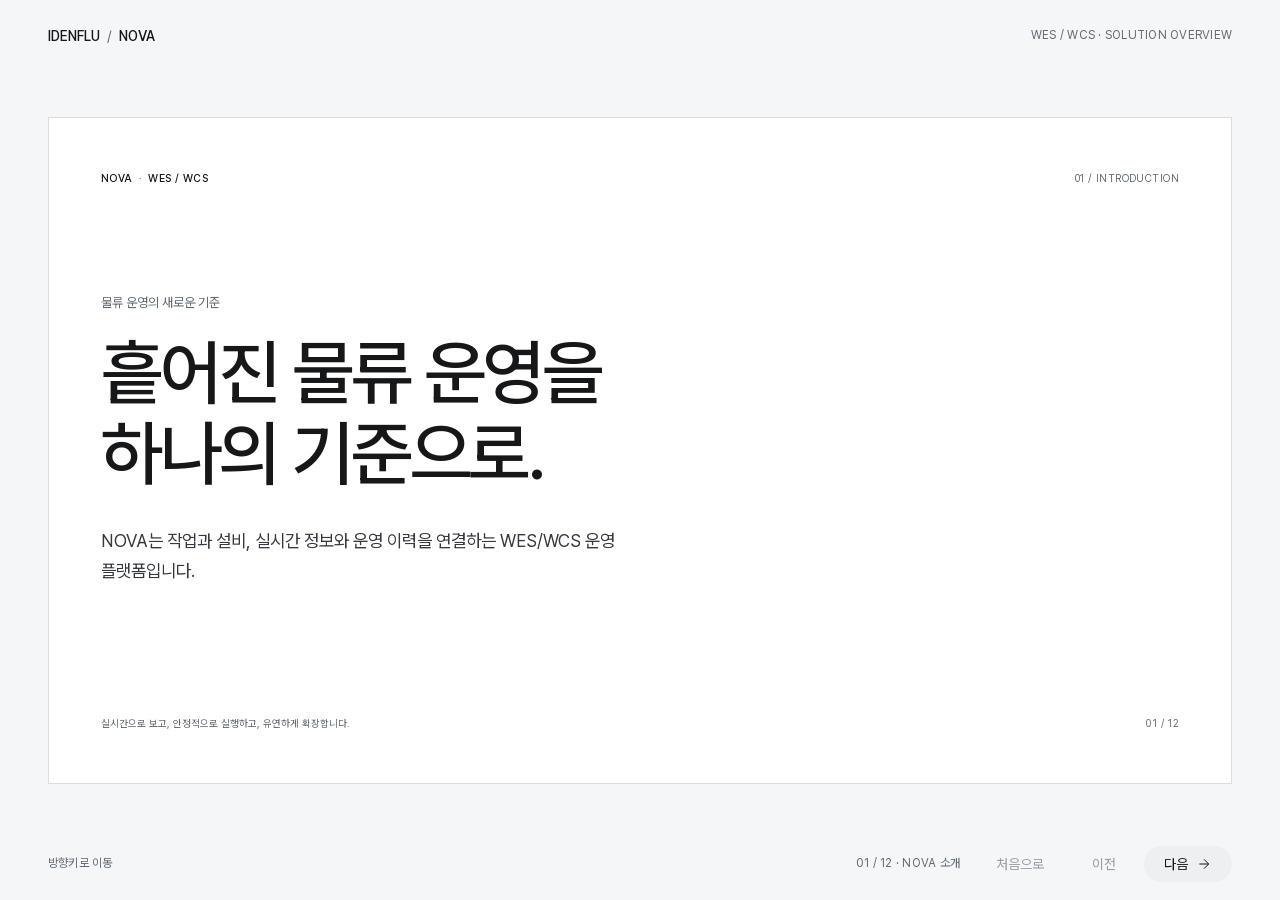
==== index.html @ 923d21a1 "feat(presentation): 슬라이드 탐색 기능 개선 및 접근성 업데이트 슬라이드 탐색 기능을 개선하고 접근성을 강화하기 위해 관련 코드를 수정했습니다.  - `data-a" ====
<!doctype html>
<html lang="ko">
<head>
  <meta charset="utf-8">
  <meta name="viewport" content="width=device-width, initial-scale=1">
  <meta name="description" content="NOVA WES/WCS 운영 플랫폼 소개 자료">
  <title>NOVA | WES/WCS 운영 플랫폼 소개</title>
  <link rel="stylesheet" href="design-system/font.css">
  <link rel="stylesheet" href="design-system/components.css">
  <link rel="stylesheet" href="presentation/presentation.css">
  <script src="presentation/presentation.js" defer></script>
</head>
<body>
  <div class="presentation">
    <header class="presentation-bar" aria-label="소개 자료 정보">
      <a class="presentation-brand" href="#slide-1" data-slide-link="1" aria-label="NOVA 소개 첫 장으로">IDENFLU <span aria-hidden="true">/</span> NOVA</a>
      <span class="presentation-bar__meta">WES / WCS <span aria-hidden="true">·</span> SOLUTION OVERVIEW</span>
    </header>

    <main class="presentation-main" id="presentation-main" aria-label="NOVA 소개 슬라이드">
      <div class="slide-frame">
        <section class="slide slide--cover" id="slide-1" aria-labelledby="title-1" data-title="NOVA 소개">
          <div class="slide__top"><span class="slide__eyebrow">NOVA <span class="slide__dot" aria-hidden="true">·</span> WES / WCS</span><span class="slide__section">01 / INTRODUCTION</span></div>
          <div class="slide__content cover-content">
            <p class="cover-kicker">물류 운영의 새로운 기준</p>
            <h1 class="cover-title" id="title-1">흩어진 물류 운영을<br>하나의 기준으로.</h1>
            <p class="cover-description">NOVA는 작업과 설비, 실시간 정보와 운영 이력을 연결하는 WES/WCS 운영 플랫폼입니다.</p>
          </div>
          <div class="slide__bottom"><span>실시간으로 보고, 안정적으로 실행하고, 유연하게 확장합니다.</span><span class="slide__page">01 / 12</span></div>
        </section>

        <section class="slide" id="slide-2" aria-labelledby="title-2" data-title="물류 운영의 문제">
          <div class="slide__top"><span class="slide__eyebrow">THE CHALLENGE</span><span class="slide__section">02 / 문제</span></div>
          <div class="slide__content problem-layout">
            <div class="problem-intro"><p class="slide__overline">분산된 정보, 늦어지는 판단</p><h2 class="slide-title" id="title-2">운영의 복잡함은<br>연결되지 않은<br>정보에서 시작됩니다.</h2><p class="slide-copy">각 시스템은 제 역할을 하지만, 현장의 판단은 그 사이에서 이뤄집니다.</p></div>
            <div class="problem-list" aria-label="물류 운영의 주요 과제">
              <article class="problem-item"><span class="problem-item__number">01</span><div><h3>상태는 여러 화면에</h3><p>작업과 설비 정보를 따로 확인하고 상황을 직접 취합합니다.</p></div></article>
              <article class="problem-item"><span class="problem-item__number">02</span><div><h3>알림과 이력은 따로</h3><p>발생한 문제와 이후 조치를 한 흐름으로 파악하기 어렵습니다.</p></div></article>
              <article class="problem-item"><span class="problem-item__number">03</span><div><h3>변경은 넓게 번지고</h3><p>업무와 설비가 얽혀 있으면 작은 변화도 여러 영역에 영향을 줍니다.</p></div></article>
            </div>
          </div>
          <div class="slide__bottom"><span>작업 <span aria-hidden="true">/</span> 설비 <span aria-hidden="true">/</span> 알림 <span aria-hidden="true">/</span> 이력</span><span class="slide__page">02 / 12</span></div>
        </section>

        <section class="slide slide--soft" id="slide-3" aria-labelledby="title-3" data-title="NOVA 실행·제어 플랫폼">
          <div class="slide__top"><span class="slide__eyebrow">NOVA / EXECUTION &amp; CONTROL</span><span class="slide__section">03 / NOVA</span></div>
          <div class="slide__content stacked-content">
            <div><p class="slide__overline">상위 시스템과 자동화 설비를 연결</p><h2 class="slide-title" id="title-3">작업을 조율하고,<br>설비의 실행으로 연결합니다.</h2><p class="slide-copy">NOVA는 상위 시스템의 요청을 작업으로 구성하고, 설비에 지시한 뒤 실행 결과를 다시 운영에 반영합니다.</p></div>
            <ol class="flow-grid" role="list" aria-label="NOVA 실행·제어 흐름">
              <li><span class="flow-grid__number">01 / 요청</span><h3>상위 시스템</h3><p>ERP · WMS · MES의 주문과 업무 계획</p></li>
              <li><span class="flow-grid__number">02 / 작업 조율</span><h3>WES</h3><p>작업 구성과 우선순위, 진행 상태 관리</p></li>
              <li><span class="flow-grid__number">03 / 설비 연동</span><h3>WCS</h3><p>설비 명령 전달과 상태 수집</p></li>
              <li><span class="flow-grid__number">04 / 실행</span><h3>자동화 설비</h3><p>지시 실행과 진행·완료·알람 전달</p></li>
            </ol>
          </div>
          <div class="slide__bottom"><span>요청 <span aria-hidden="true">→</span> 작업 조율 <span aria-hidden="true">→</span> 설비 실행 <span aria-hidden="true">→</span> 결과 반영</span><span class="slide__page">03 / 12</span></div>
        </section>

        <section class="slide" id="slide-4" aria-labelledby="title-4" data-title="NOVA WES">
          <div class="slide__top"><span class="slide__eyebrow">NOVA / WES</span><span class="slide__section">04 / 작업 실행·조율</span></div>
          <div class="slide__content problem-layout">
            <div><p class="slide__overline">Warehouse Execution System</p><h2 class="slide-title" id="title-4">어떤 작업을<br>어떤 순서로<br>실행할지.</h2><p class="slide-copy">상위 시스템의 요청을 현장에서 실행할 작업으로 구성하고, 우선순위와 진행 상태를 관리합니다.</p></div>
            <div class="problem-list" aria-label="WES 주요 역할">
              <article class="problem-item"><span class="problem-item__number">01</span><div><h3>작업 구성</h3><p>요청을 실행 단위로 나누고 처리 순서와 상태를 관리합니다.</p></div></article>
              <article class="problem-item"><span class="problem-item__number">02</span><div><h3>우선순위 조정</h3><p>현장 상태와 변경된 우선순위에 따라 대기 작업의 순서를 조정합니다.</p></div></article>
              <article class="problem-item"><span class="problem-item__number">03</span><div><h3>진행과 예외 관리</h3><p>작업의 진행·완료·예외를 확인하고 다음 실행 흐름에 반영합니다.</p></div></article>
            </div>
          </div>
          <div class="slide__bottom"><span>작업 구성 <span aria-hidden="true">/</span> 우선순위 <span aria-hidden="true">/</span> 진행·예외</span><span class="slide__page">04 / 12</span></div>
        </section>

        <section class="slide slide--soft" id="slide-5" aria-labelledby="title-5" data-title="NOVA WCS">
          <div class="slide__top"><span class="slide__eyebrow">NOVA / WCS</span><span class="slide__section">05 / 설비 연동·제어</span></div>
          <div class="slide__content problem-layout">
            <div><p class="slide__overline">Warehouse Control System</p><h2 class="slide-title" id="title-5">작업 지시는 설비로,<br>실행 결과는<br>다시 운영으로.</h2><p class="slide-copy">설비별 통신 방식에 맞춰 명령을 전달하고 진행, 완료와 알람을 수집합니다.</p></div>
            <div class="problem-list" aria-label="WCS 주요 역할">
              <article class="problem-item"><span class="problem-item__number">01</span><div><h3>설비 연동</h3><p>설비별 인터페이스와 통신 방식에 맞춰 연결합니다.</p></div></article>
              <article class="problem-item"><span class="problem-item__number">02</span><div><h3>명령 전달</h3><p>WES 작업 지시를 각 설비가 실행할 명령으로 변환합니다.</p></div></article>
              <article class="problem-item"><span class="problem-item__number">03</span><div><h3>상태와 연결 관리</h3><p>진행·완료·알람을 수집하고 통신 단절과 응답 지연을 확인합니다.</p></div></article>
            </div>
          </div>
          <div class="slide__bottom"><span>연동 설비 예시: ASRS <span aria-hidden="true">/</span> AGV·AMR <span aria-hidden="true">/</span> 컨베이어 <span aria-hidden="true">/</span> 소터</span><span class="slide__page">05 / 12</span></div>
        </section>

        <section class="slide" id="slide-6" aria-labelledby="title-6" data-title="NOVA Workspace">
          <div class="slide__top"><span class="slide__eyebrow">NOVA / WORKSPACE</span><span class="slide__section">06 / 브라우저 운영 화면</span></div>
          <div class="slide__content stacked-content">
            <div class="experience-layout">
              <div><p class="slide__overline">현장 확인부터 운영 관리까지</p><h2 class="slide-title" id="title-6">운영에 필요한 정보를<br>브라우저에서.</h2><p class="slide-copy">작업과 설비 현황, 이력과 운영 설정을 별도 클라이언트 설치 없이 한곳에서 확인합니다.</p></div>
              <aside class="visual-slot" aria-label="시각자료 준비 영역: NOVA Workspace 운영 화면">
                <span class="visual-slot__type">VISUAL PLACEHOLDER / 01</span>
                <div><h3>NOVA Workspace 화면</h3><p>운영 요약 또는 작업·설비 현황 화면</p></div>
                <span class="visual-slot__note">시각자료 준비 영역</span>
              </aside>
            </div>
            <div class="experience-grid" aria-label="Workspace 주요 기능">
              <article><span>01</span><h3>운영 현황</h3><p>작업 진행, 설비 상태와 알람</p></article>
              <article><span>02</span><h3>이력과 권한</h3><p>작업·알람 이력, 사용자와 역할</p></article>
              <article><span>03</span><h3>운영 환경</h3><p>서버 상태, 운영 설정과 스케줄</p></article>
            </div>
          </div>
          <div class="slide__bottom"><span>화면 구성과 표시 항목은 적용 범위에 따라 달라질 수 있습니다.</span><span class="slide__page">06 / 12</span></div>
        </section>

        <section class="slide slide--soft" id="slide-7" aria-labelledby="title-7" data-title="NOVA Studio">
          <div class="slide__top"><span class="slide__eyebrow">NOVA / STUDIO</span><span class="slide__section">07 / 시각화·모니터링</span></div>
          <div class="slide__content stacked-content">
            <div class="experience-layout">
              <div><p class="slide__overline">운영 데이터와 현장 배치를 연결</p><h2 class="slide-title" id="title-7">어디에서 무슨 일이<br>일어나는지 봅니다.</h2><p class="slide-copy">작업 진행과 설비 상태, 알람 위치를 2.5D·3D 현장 배치에서 확인합니다.</p></div>
              <aside class="visual-slot visual-slot--on-soft" aria-label="시각자료 준비 영역: NOVA Studio 현장 시각화">
                <span class="visual-slot__type">VISUAL PLACEHOLDER / 02</span>
                <div><h3>NOVA Studio 화면</h3><p>2.5D·3D 현장 배치와 운영 정보 예시</p></div>
                <span class="visual-slot__note">시각자료 준비 영역</span>
              </aside>
            </div>
            <div class="experience-grid" aria-label="Studio 주요 특징">
              <article><span>01 / 2.5D</span><h3>전체 흐름</h3><p>라인 배치와 구역별 상태 비교</p></article>
              <article><span>02 / 3D</span><h3>공간과 구조</h3><p>설비 높이와 주변 연결 관계 확인</p></article>
              <article><span>03 / 연계</span><h3>운영 데이터</h3><p>NOVA 또는 기존 시스템과 연결</p></article>
            </div>
          </div>
          <div class="slide__bottom"><span>표현 방식과 외부 연계 범위는 현장 자료와 인터페이스에 따라 달라집니다.</span><span class="slide__page">07 / 12</span></div>
        </section>

        <section class="slide" id="slide-8" aria-labelledby="title-8" data-title="출고 우선순위 변경 예시">
          <div class="slide__top"><span class="slide__eyebrow">NOVA / EXAMPLE</span><span class="slide__section">08 / 운영 흐름 예시</span></div>
          <div class="slide__content stacked-content">
            <div class="flow-layout">
              <div><p class="slide__overline">예시 / 출고 우선순위 변경</p><h2 class="slide-title" id="title-8">급한 출고 요청을<br>실행 순서에 반영합니다.</h2><p class="slide-copy">상위 시스템의 변경 요청을 작업 순서 조정과 설비 실행으로 연결합니다.</p></div>
              <aside class="visual-slot visual-slot--compact" aria-label="시각자료 준비 영역: 출고 우선순위 변경 흐름도">
                <span class="visual-slot__type">VISUAL PLACEHOLDER / 03</span>
                <div><h3>작업 순서 변경 흐름도</h3><p>요청부터 실행 결과 확인까지</p></div>
                <span class="visual-slot__note">시각자료 준비 영역</span>
              </aside>
            </div>
            <ol class="flow-grid" role="list" aria-label="출고 우선순위 변경 예시">
              <li><span class="flow-grid__number">01 / WMS</span><h3>요청</h3><p>우선 출고 요청 전달</p></li>
              <li><span class="flow-grid__number">02 / WES</span><h3>순서 조정</h3><p>상태를 반영해 대기 작업 재정렬</p></li>
              <li><span class="flow-grid__number">03 / WCS</span><h3>설비 실행</h3><p>설비별 실행 명령 전달</p></li>
              <li><span class="flow-grid__number">04 / 운영</span><h3>결과 확인</h3><p>진행·완료 상태를 수집해 반영</p></li>
            </ol>
          </div>
          <div class="slide__bottom"><span>기능 이해를 위한 예시입니다. 작업 순서와 적용 규칙은 현장 조건에 따라 달라집니다.</span><span class="slide__page">08 / 12</span></div>
        </section>

        <section class="slide slide--soft" id="slide-9" aria-labelledby="title-9" data-title="NOVA Studio 제공 방식">
          <div class="slide__top"><span class="slide__eyebrow">NOVA STUDIO / DELIVERY</span><span class="slide__section">09 / 연계와 제공 방식</span></div>
          <div class="slide__content stacked-content">
            <div><p class="slide__overline">현재 시스템에 맞춰 선택</p><h2 class="slide-title" id="title-9">필요한 화면과<br>연결 범위부터 정합니다.</h2><p class="slide-copy">Studio는 NOVA와 함께 사용하거나 기존 운영 시스템의 데이터를 연계해 구성할 수 있습니다.</p></div>
            <div class="value-grid" aria-label="NOVA Studio 제공 방식">
              <article class="value-item"><span class="value-item__index">01 / VIEWER</span><h3>시각화 리소스</h3><p>현장 맞춤 2.5D·3D 뷰어를 제공하고 고객사가 데이터와 API를 연계합니다.</p></article>
              <article class="value-item"><span class="value-item__index">02 / MONITORING</span><h3>모니터링 화면</h3><p>제공된 데이터를 연결해 현장 배치와 작업·설비·알람 패널을 구성합니다.</p></article>
              <article class="value-item"><span class="value-item__index">03 / INTEGRATED</span><h3>NOVA 통합</h3><p>작업 실행·설비 제어와 시각화·모니터링을 함께 구성합니다.</p></article>
            </div>
          </div>
          <div class="slide__bottom"><span>연계 대상의 데이터 제공 방식과 인터페이스를 먼저 확인합니다.</span><span class="slide__page">09 / 12</span></div>
        </section>

        <section class="slide" id="slide-10" aria-labelledby="title-10" data-title="NOVA 플랫폼 구조">
          <div class="slide__top"><span class="slide__eyebrow">NOVA / STRUCTURE</span><span class="slide__section">10 / 플랫폼 구조</span></div>
          <div class="slide__content structure-layout">
            <div><p class="slide__overline">공통 기반과 명확한 책임</p><h2 class="slide-title" id="title-10">공통은 함께,<br>변화는 각자의<br>자리에서.</h2><p class="slide-copy">Platform은 권한·감사·알림 등 공통 기능을, Operation은 업무를, Agent는 설비 연동을, Orchestration은 실행 흐름을 맡습니다.</p></div>
            <aside class="visual-slot" aria-label="시각자료 준비 영역: 플랫폼 구조도">
              <span class="visual-slot__type">VISUAL PLACEHOLDER / 04</span>
              <div><h3>플랫폼 구조도</h3><p>Platform · Operation · Agent · Orchestration의 역할과 연결 관계</p></div>
              <span class="visual-slot__note">시각자료 준비 영역</span>
            </aside>
          </div>
          <div class="slide__bottom"><span>하나의 플랫폼, 명확한 책임</span><span class="slide__page">10 / 12</span></div>
        </section>

        <section class="slide" id="slide-11" aria-labelledby="title-11" data-title="단계적 도입 방식">
          <div class="slide__top"><span class="slide__eyebrow">THE ADOPTION</span><span class="slide__section">11 / 도입 방식</span></div>
          <div class="slide__content adoption-layout">
            <div><p class="slide__overline">작게 시작하고, 검증하며 확장</p><h2 class="slide-title" id="title-11">현장에 맞는<br>범위부터<br>시작합니다.</h2><p class="slide-copy">기존 시스템과 설비를 살펴보고, 필요한 구간을 먼저 정의합니다.</p></div>
            <ol class="adoption-steps" role="list" aria-label="도입 단계">
              <li><span>01</span><div><h3>현장 진단</h3><p>운영 흐름과 연동 대상을 확인합니다.</p></div></li>
              <li><span>02</span><div><h3>파일럿 범위 정의</h3><p>우선 적용할 업무와 설비를 정합니다.</p></div></li>
              <li><span>03</span><div><h3>운영 검증</h3><p>현장 요구사항과 운영 절차를 확인합니다.</p></div></li>
              <li><span>04</span><div><h3>단계적 확장</h3><p>검증된 범위에서 업무와 설비를 확장합니다.</p></div></li>
            </ol>
          </div>
          <div class="slide__bottom"><span>현장 진단 <span aria-hidden="true">→</span> 파일럿 <span aria-hidden="true">→</span> 검증 <span aria-hidden="true">→</span> 확장</span><span class="slide__page">11 / 12</span></div>
        </section>

        <section class="slide slide--closing" id="slide-12" aria-labelledby="title-12" data-title="다음 단계">
          <div class="slide__top"><span class="slide__eyebrow">THE NEXT STEP</span><span class="slide__section">12 / 다음 단계</span></div>
          <div class="slide__content closing-content">
            <p class="slide__overline">NOVA와 함께 시작할 다음 단계</p>
            <h2 class="closing-title" id="title-12">운영의 다음 기준을<br>함께 설계합니다.</h2>
            <p class="closing-copy">현재의 병목 구간과 연결 대상을 바탕으로<br>현장에 맞는 첫 적용 범위를 정합니다.</p>
            <div class="closing-topics" aria-label="논의할 항목"><span>현재 운영 흐름</span><span>설비와 연동 대상</span><span>우선 적용 범위</span></div>
            <p class="closing-sources">제품 소개 출처: <a href="https://idenflu.com/nova" target="_blank" rel="noopener noreferrer">NOVA</a> · <a href="https://idenflu.com/nova-studio" target="_blank" rel="noopener noreferrer">NOVA Studio</a></p>
          </div>
          <div class="slide__bottom"><span>IDENFLU <span aria-hidden="true">/</span> NOVA</span><span class="slide__page">12 / 12</span></div>
        </section>
      </div>
    </main>

    <nav class="presentation-controls" aria-label="슬라이드 탐색" hidden>
      <span class="presentation-controls__hint">방향키로 이동</span>
      <div class="presentation-controls__actions">
        <span class="presentation-counter" aria-live="polite" aria-atomic="true"><span class="presentation-counter__number"></span><span class="presentation-counter__title"></span></span>
        <button class="nova-button nova-button--ghost" type="button" data-action="first" aria-label="첫 슬라이드로 이동">처음으로</button>
        <button class="nova-button nova-button--ghost" type="button" data-action="previous" aria-label="이전 슬라이드">이전</button>
        <button class="nova-button nova-button--secondary" type="button" data-action="next" aria-label="다음 슬라이드">다음 <svg class="nova-icon" viewBox="0 0 24 24" fill="none" stroke="currentColor" stroke-width="1.5" stroke-linecap="butt" stroke-linejoin="miter" aria-hidden="true" focusable="false"><path d="M5 12h14"></path><path d="m12 5 7 7-7 7"></path></svg></button>
      </div>
    </nav>
    <noscript><p class="presentation-noscript">슬라이드를 순서대로 표시합니다. JavaScript를 켜면 한 장씩 넘길 수 있습니다.</p></noscript>
  </div>
</body>
</html>
---- design-system/font.css ----
@font-face {
  font-family: Pretendard;
  src: url('./PretendardVariable.woff2') format('woff2');
  font-weight: 100 900;
  font-style: normal;
  font-display: swap;
}
---- design-system/components.css ----
@import url('./tokens.css');

*, *::before, *::after { box-sizing: border-box; }
html { scroll-behavior: smooth; }
body { margin: 0; background: var(--nova-color-white); color: var(--nova-color-ink); font-family: var(--nova-font-sans); font-weight: var(--nova-weight-regular); line-height: 1.6; word-break: keep-all; overflow-wrap: break-word; }
img, svg { display: block; max-width: 100%; }
a { color: inherit; }
button, input, textarea, select { font: inherit; }
:focus-visible { outline: 3px solid var(--nova-color-brand); outline-offset: 4px; }
.nova-container { width: min(var(--nova-content-width), calc(100% - 2 * var(--nova-gutter))); margin-inline: auto; }
.nova-section { padding-block: var(--nova-section-space); }
.nova-section--muted { background: var(--nova-color-surface); }
.nova-eyebrow { display: block; color: var(--nova-color-muted); font-size: var(--nova-text-small); font-weight: var(--nova-weight-regular); letter-spacing: .04em; }
.nova-display, .nova-heading, .nova-subheading { margin: 0; font-weight: var(--nova-weight-medium); letter-spacing: -.045em; }
.nova-display { font-size: var(--nova-text-display); line-height: 1.12; }
.nova-heading { font-size: var(--nova-text-heading); line-height: 1.2; }
.nova-subheading { font-size: var(--nova-text-subheading); line-height: 1.3; }
.nova-lead { max-width: var(--nova-reading-width); color: var(--nova-color-text); font-size: var(--nova-text-lead); line-height: 1.65; }
.nova-body { color: var(--nova-color-text); font-size: var(--nova-text-body); line-height: 1.7; }
.nova-button { display: inline-flex; align-items: center; justify-content: center; gap: var(--nova-space-2); min-height: 36px; padding: var(--nova-space-1-5) var(--nova-space-5); border: 0; border-radius: var(--nova-radius-pill); background: var(--nova-color-ink); color: var(--nova-color-white); text-decoration: none; font-size: var(--nova-text-small); font-weight: var(--nova-weight-regular); cursor: pointer; transition: background var(--nova-duration) var(--nova-ease), color var(--nova-duration) var(--nova-ease); }
.nova-button--icon { width: 36px; padding: 0; }
.nova-button:not(:disabled):hover { background: var(--nova-color-text); }
.nova-button--secondary { --nova-button-secondary-bg: var(--nova-color-control-subtle); --nova-button-secondary-hover-bg: var(--nova-color-surface-strong); background: var(--nova-button-secondary-bg); color: var(--nova-color-ink); }
.nova-button--secondary:not(:disabled):hover { background: var(--nova-button-secondary-hover-bg); }
:where(.nova-section--muted, .nova-card--filled) .nova-button--secondary, .nova-button--secondary.nova-button--on-surface { --nova-button-secondary-bg: var(--nova-color-control-on-surface); --nova-button-secondary-hover-bg: var(--nova-color-control-hover-on-surface); }
.nova-button:disabled { background: var(--nova-color-surface-strong); color: var(--nova-color-disabled-text); cursor: not-allowed; }
.nova-button--ghost { background: transparent; color: var(--nova-color-ink); }
.nova-button--ghost:not(:disabled):hover { background: var(--nova-color-surface); }
:where(.nova-section--muted, .nova-card--filled) .nova-button--ghost:not(:disabled):hover, .nova-button--ghost.nova-button--on-surface:not(:disabled):hover { background: var(--nova-color-surface-strong); }
.nova-button--ghost:disabled { background: transparent; color: var(--nova-color-disabled-text); }
.nova-segmented-group { min-width: 0; margin: 0; padding: 0; border: 0; }
.nova-segmented-group__legend { margin-bottom: var(--nova-space-2); padding: 0; color: var(--nova-color-muted); font-size: var(--nova-text-small); }
.nova-segmented { position: relative; display: flex; flex-wrap: wrap; gap: var(--nova-space-1); padding: var(--nova-space-1); border: 0; border-radius: var(--nova-radius-pill); background: var(--nova-color-surface); }
.nova-segment { position: relative; z-index: 1; flex: 1 1 auto; min-width: 0; cursor: pointer; }
.nova-segment__input { position: absolute; width: 1px; height: 1px; margin: -1px; padding: 0; overflow: hidden; clip-path: inset(50%); white-space: nowrap; border: 0; }
.nova-segment__label { display: flex; min-height: 36px; align-items: center; justify-content: center; padding: var(--nova-space-1) var(--nova-space-4); border-radius: var(--nova-radius-pill); color: var(--nova-color-ink); font-size: var(--nova-text-small); font-weight: var(--nova-weight-regular); text-align: center; transition: background var(--nova-duration) var(--nova-ease); }
.nova-segment__input:not(:checked):not(:disabled) + .nova-segment__label:hover { background: var(--nova-color-surface-strong); }
.nova-segment__input:checked + .nova-segment__label { background: var(--nova-color-white); color: var(--nova-color-ink); }
.nova-segmented.is-enhanced::before { position: absolute; top: 0; left: 0; width: var(--nova-segment-indicator-width); height: var(--nova-segment-indicator-height); border-radius: var(--nova-radius-pill); background: var(--nova-color-white); pointer-events: none; content: ''; transform: translate(var(--nova-segment-indicator-x), var(--nova-segment-indicator-y)); transition: transform 240ms var(--nova-ease), width 240ms var(--nova-ease), height 240ms var(--nova-ease); }
.nova-segmented.is-enhanced .nova-segment__input:checked + .nova-segment__label { background: transparent; }
.nova-segment__input:focus-visible + .nova-segment__label { outline: 3px solid var(--nova-color-brand); outline-offset: 2px; }
.nova-segment__input:disabled + .nova-segment__label { color: var(--nova-color-disabled-text); cursor: not-allowed; }
@media (forced-colors: active) { .nova-segment__input:checked + .nova-segment__label { outline: 2px solid Highlight; outline-offset: -2px; } .nova-segment__input:focus-visible + .nova-segment__label { outline-color: Highlight; outline-offset: 2px; } }
.nova-text-link { display: inline-flex; align-items: center; gap: var(--nova-space-2); color: var(--nova-color-ink); font-weight: var(--nova-weight-regular); text-decoration: none; border-bottom: 1px solid var(--nova-color-line); padding-bottom: var(--nova-space-0-5); transition: color var(--nova-duration) var(--nova-ease), border-color var(--nova-duration) var(--nova-ease); }
.nova-text-link:hover { color: var(--nova-color-brand-hover); border-color: currentColor; }
.nova-grid { display: grid; grid-template-columns: repeat(3, minmax(0, 1fr)); gap: var(--nova-space-8); }
.nova-feature { padding-top: var(--nova-space-6); border-top: 1px solid var(--nova-color-line); }
.nova-feature__number { color: var(--nova-color-muted); font-size: var(--nova-text-small); font-variant-numeric: tabular-nums; }
.nova-feature__title { margin: var(--nova-space-8) 0 var(--nova-space-3); font-size: var(--nova-text-item-title); line-height: 1.35; font-weight: var(--nova-weight-medium); }
.nova-feature__body { margin: 0; color: var(--nova-color-text); font-size: var(--nova-text-body); line-height: 1.7; }
.nova-card { padding-block: var(--nova-space-6); }
.nova-card--outlined, .nova-card--filled { padding: var(--nova-space-8); border-radius: var(--nova-radius-sm); }
.nova-card--outlined { border: 1px solid var(--nova-color-line); }
.nova-card--filled { border: 0; background: var(--nova-color-surface); }
.nova-badge { display: inline-block; padding: var(--nova-space-1) var(--nova-space-3); border-radius: var(--nova-radius-pill); background: var(--nova-color-surface); color: var(--nova-color-text); font-size: var(--nova-text-caption); font-weight: var(--nova-weight-regular); line-height: 1.4; }
.nova-badge--brand { background: var(--nova-color-brand-soft); color: var(--nova-color-brand-hover); }
.nova-status { display: inline-flex; align-items: center; gap: var(--nova-space-2); color: var(--nova-color-text); font-size: var(--nova-text-small); font-weight: var(--nova-weight-regular); }
.nova-status::before { width: 6px; height: 6px; flex: none; border-radius: 50%; background: var(--nova-status-color, currentColor); content: ''; }
.nova-status--success { --nova-status-color: var(--nova-color-success); }
.nova-status--warning { --nova-status-color: var(--nova-color-warning); }
.nova-status--danger { --nova-status-color: var(--nova-color-danger); }
/* 표는 가로로 스크롤해 열의 관계를 유지합니다. */
.nova-table-wrap { max-width: 100%; overflow-x: auto; }
.nova-table { width: 100%; min-width: 36rem; border-collapse: collapse; color: var(--nova-color-text); font-size: var(--nova-text-body); line-height: 1.6; text-align: left; }
.nova-table caption { padding-bottom: var(--nova-space-4); color: var(--nova-color-ink); font-size: var(--nova-text-item-title); font-weight: var(--nova-weight-medium); text-align: left; }
.nova-table th, .nova-table td { padding: var(--nova-space-4) var(--nova-space-6) var(--nova-space-4) 0; text-align: left; vertical-align: top; }
.nova-table thead th { border-bottom: 1px solid var(--nova-color-line); background: var(--nova-color-surface); color: var(--nova-color-muted); font-size: var(--nova-text-small); font-weight: var(--nova-weight-regular); }
.nova-table tbody th, .nova-table tbody td { border-bottom: 1px solid var(--nova-color-line); }
.nova-table tbody th { color: var(--nova-color-ink); font-weight: var(--nova-weight-medium); }
.nova-table th:first-child, .nova-table td:first-child { padding-left: var(--nova-space-4); }
.nova-table th:last-child, .nova-table td:last-child { padding-right: var(--nova-space-4); }
.nova-table-hint { margin: var(--nova-space-2) 0 0; color: var(--nova-color-muted); font-size: var(--nova-text-small); }
.nova-icon { display: inline-block; width: 20px; height: 20px; flex: none; vertical-align: middle; }
.nova-button .nova-icon { width: 16px; height: 16px; }
.nova-divider { height: 1px; border: 0; background: var(--nova-color-line); }
.nova-comparison { display: grid; grid-template-columns: repeat(2, minmax(0, 1fr)); gap: var(--nova-space-8); }
.nova-comparison__item { min-width: 0; }
.nova-comparison__item .nova-eyebrow { margin-bottom: var(--nova-space-3); }
.nova-comparison__title { margin: 0 0 var(--nova-space-3); font-size: var(--nova-text-item-title); font-weight: var(--nova-weight-medium); line-height: 1.35; }
.nova-comparison__body { margin: 0; color: var(--nova-color-text); font-size: var(--nova-text-body); line-height: 1.7; }
.nova-comparison__points { display: grid; gap: var(--nova-space-2); margin: var(--nova-space-4) 0 0; padding-inline-start: 1.25em; color: var(--nova-color-text); font-size: var(--nova-text-body); line-height: 1.7; }
.nova-comparison__points li::marker { color: var(--nova-color-muted); }
.nova-steps { display: grid; gap: var(--nova-space-8); max-width: var(--nova-reading-width); list-style: none; margin: 0; padding: 0; }
.nova-step { display: grid; grid-template-columns: 2rem minmax(0, 1fr); column-gap: var(--nova-space-4); align-items: start; }
.nova-step__number { color: var(--nova-color-muted); font-size: var(--nova-text-small); line-height: calc(var(--nova-text-item-title) * 1.35); font-variant-numeric: tabular-nums; }
.nova-step__title { margin: 0 0 var(--nova-space-2); font-size: var(--nova-text-item-title); font-weight: var(--nova-weight-medium); line-height: 1.35; }
.nova-step__body { margin: 0; color: var(--nova-color-text); font-size: var(--nova-text-body); line-height: 1.7; }
.nova-details { display: grid; gap: var(--nova-space-6); margin: 0; }
.nova-details__row { display: grid; grid-template-columns: minmax(0, 1fr) minmax(0, 2fr); gap: var(--nova-space-6); align-items: baseline; }
.nova-details__term { color: var(--nova-color-muted); font-size: var(--nova-text-small); }
.nova-details__description { margin: 0; color: var(--nova-color-text); font-size: var(--nova-text-body); }

@media (max-width: 700px) { .nova-grid, .nova-comparison { grid-template-columns: 1fr; gap: var(--nova-space-10); } .nova-details__row { grid-template-columns: 1fr; gap: var(--nova-space-2); } .nova-card--outlined, .nova-card--filled { padding: var(--nova-space-6); } }
@media (prefers-reduced-motion: reduce) { html { scroll-behavior: auto; } *, *::before, *::after { transition-duration: .01ms !important; animation-duration: .01ms !important; animation-iteration-count: 1 !important; } }
---- presentation/presentation.css ----
/* Presentation layout, using the NOVA design tokens and button styles. */
:root { --presentation-frame: 1440px; }
body { background: var(--nova-color-surface); }
.presentation { min-height: 100dvh; display: flex; flex-direction: column; padding: 0 var(--nova-gutter); }
.presentation-bar, .presentation-controls { width: min(100%, var(--presentation-frame)); margin-inline: auto; display: flex; align-items: center; justify-content: space-between; gap: var(--nova-space-4); }
.presentation-bar { min-height: 4.5rem; }
.presentation-brand { color: var(--nova-color-ink); font-size: var(--nova-text-small); font-weight: var(--nova-weight-medium); text-decoration: none; white-space: nowrap; }
.presentation-brand span { padding-inline: var(--nova-space-1); color: var(--nova-color-muted); font-weight: var(--nova-weight-regular); }
.presentation-bar__meta, .presentation-controls__hint, .presentation-counter { color: var(--nova-color-muted); font-size: var(--nova-text-caption); letter-spacing: .02em; }
.presentation-main { width: min(100%, calc((100dvh - 10rem) * 1.7778), var(--presentation-frame)); margin: auto; }
.slide-frame { container-type: inline-size; background: var(--nova-color-white); border: 1px solid var(--nova-color-line); }
.slide { width: 100%; aspect-ratio: 16 / 9; display: grid; grid-template-rows: auto minmax(0, 1fr) auto; gap: clamp(1rem, 2cqw, 2rem); padding: clamp(1.75rem, 4.4cqw, 4rem); background: var(--nova-color-white); overflow-y: auto; }
.slide[hidden] { display: none; }
.slide--soft { background: var(--nova-color-surface); }
.slide__top, .slide__bottom { display: flex; align-items: center; justify-content: space-between; gap: var(--nova-space-4); }
.slide__top { color: var(--nova-color-muted); font-size: clamp(.625rem, .9cqw, .8125rem); letter-spacing: .04em; }
.slide__eyebrow { color: var(--nova-color-ink); font-weight: var(--nova-weight-medium); }
.slide__dot { padding-inline: .25em; color: var(--nova-color-muted); }
.slide__section { text-align: right; }
.slide__bottom { color: var(--nova-color-muted); font-size: clamp(.625rem, .85cqw, .75rem); line-height: 1.5; }
.slide__page { flex: none; font-variant-numeric: tabular-nums; }
.slide__content { min-width: 0; min-height: 0; align-self: center; }
.slide__overline, .cover-kicker { margin: 0 0 clamp(.75rem, 1.5cqw, 1.25rem); color: var(--nova-color-muted); font-size: clamp(.75rem, 1.1cqw, .9375rem); font-weight: var(--nova-weight-regular); }
.slide-title, .cover-title, .closing-title { margin: 0; color: var(--nova-color-ink); font-weight: var(--nova-weight-medium); letter-spacing: -.045em; line-height: 1.18; }
.slide-title { font-size: clamp(2rem, 4.25cqw, 4rem); }
.slide-copy { max-width: 40rem; margin: clamp(1rem, 2cqw, 1.75rem) 0 0; color: var(--nova-color-text); font-size: clamp(.875rem, 1.4cqw, 1.125rem); line-height: 1.7; }
.cover-content { padding-bottom: clamp(0rem, 2cqw, 2rem); }
.cover-title { max-width: 16em; font-size: clamp(2.75rem, 6.1cqw, 5.75rem); line-height: 1.13; }
.cover-description { max-width: 37rem; margin: clamp(1.5rem, 2.6cqw, 2.5rem) 0 0; color: var(--nova-color-text); font-size: clamp(.9375rem, 1.5cqw, 1.25rem); line-height: 1.7; }
.problem-layout, .structure-layout, .adoption-layout { display: grid; grid-template-columns: minmax(0, 1fr) minmax(0, 1fr); gap: clamp(2rem, 6cqw, 6rem); align-items: center; }
.problem-list { display: grid; gap: clamp(1.1rem, 2.5cqw, 2.25rem); }
.problem-item { display: grid; grid-template-columns: 2rem minmax(0, 1fr); gap: clamp(.5rem, 1.2cqw, 1rem); }
.problem-item__number, .value-item__index, .experience-grid article > span, .flow-grid__number, .adoption-steps li > span { color: var(--nova-color-muted); font-size: clamp(.625rem, .9cqw, .8125rem); font-variant-numeric: tabular-nums; }
.problem-item h3, .value-item h3, .experience-grid h3, .flow-grid h3, .adoption-steps h3 { margin: 0; color: var(--nova-color-ink); font-size: clamp(1rem, 1.6cqw, 1.375rem); font-weight: var(--nova-weight-medium); line-height: 1.35; letter-spacing: -.02em; }
.problem-item p, .value-item p, .experience-grid p, .flow-grid p, .adoption-steps p { margin: .5em 0 0; color: var(--nova-color-text); font-size: clamp(.75rem, 1.1cqw, .9375rem); line-height: 1.65; }
.stacked-content { display: grid; gap: clamp(2rem, 4cqw, 4rem); }
.value-grid, .experience-grid { display: grid; grid-template-columns: repeat(3, minmax(0, 1fr)); gap: clamp(1.25rem, 3cqw, 3rem); }
.value-item__index, .experience-grid article > span, .flow-grid__number { display: block; margin-bottom: clamp(.75rem, 1.5cqw, 1.25rem); }
.value-item h3, .experience-grid h3 { font-size: clamp(1rem, 1.6cqw, 1.375rem); }
.experience-grid { padding-top: clamp(.5rem, 1cqw, 1rem); }
.flow-grid { display: grid; grid-template-columns: repeat(4, minmax(0, 1fr)); gap: clamp(1rem, 2cqw, 2rem); margin: 0; padding: 0; list-style: none; }
.flow-grid li { min-width: 0; padding-top: clamp(.875rem, 1.5cqw, 1.25rem); border-top: 1px solid var(--nova-color-line); }
.adoption-steps { display: grid; gap: clamp(.875rem, 1.7cqw, 1.5rem); margin: 0; padding: 0; list-style: none; }
.adoption-steps li { display: grid; grid-template-columns: 2rem minmax(0, 1fr); gap: var(--nova-space-3); align-items: baseline; }
.adoption-steps h3 { font-size: clamp(.9375rem, 1.4cqw, 1.125rem); }
.adoption-steps p { margin-top: .2em; }
.closing-title { font-size: clamp(2.5rem, 5.25cqw, 5rem); }
.closing-copy { margin: clamp(1.25rem, 2.5cqw, 2rem) 0 0; color: var(--nova-color-text); font-size: clamp(.9375rem, 1.5cqw, 1.25rem); line-height: 1.7; }
.closing-topics { display: flex; flex-wrap: wrap; gap: var(--nova-space-2); margin-top: clamp(2rem, 4cqw, 3.5rem); }
.closing-topics span { padding: var(--nova-space-1) var(--nova-space-3); border-radius: var(--nova-radius-pill); background: var(--nova-color-surface); color: var(--nova-color-text); font-size: clamp(.6875rem, .9cqw, .8125rem); }
.presentation-controls { min-height: 4.5rem; }
.presentation-controls[hidden] { display: none; }
.presentation-controls__actions { display: flex; align-items: center; gap: var(--nova-space-2); margin-left: auto; }
.presentation-counter { margin-right: var(--nova-space-2); white-space: nowrap; }
.presentation-noscript { margin: var(--nova-space-4) auto; color: var(--nova-color-muted); font-size: var(--nova-text-small); }
@media (max-width: 740px) {
  .presentation { padding-inline: var(--nova-space-4); }
  .presentation-bar { min-height: 4rem; }
  .presentation-bar__meta, .presentation-controls__hint { display: none; }
  .presentation-controls__actions { gap: var(--nova-space-1); }
  .presentation-controls .nova-button { padding-inline: var(--nova-space-4); }
  .presentation-counter { margin-right: 0; }
  .presentation-counter__title { position: absolute; width: 1px; height: 1px; padding: 0; margin: -1px; overflow: hidden; clip-path: inset(50%); white-space: nowrap; border: 0; }
  .presentation-main { width: 100%; margin: 0 auto; }
  .slide { aspect-ratio: auto; min-height: calc(100svh - 8.5rem); grid-template-rows: auto 1fr auto; padding: var(--nova-space-6); gap: var(--nova-space-10); overflow: visible; }
  .slide__content { align-self: start; }
  .slide__top, .slide__bottom { font-size: .6875rem; }
  .slide__bottom { align-items: end; }
  .slide__bottom > span:first-child { max-width: 85%; }
  .slide-title { font-size: clamp(2rem, 8vw, 3rem); }
  .cover-title, .closing-title { font-size: clamp(2.5rem, 10vw, 3.75rem); }
  .cover-content, .closing-content { align-self: center; }
  .cover-description, .closing-copy, .slide-copy { font-size: 1rem; }
  .problem-layout, .structure-layout, .adoption-layout { grid-template-columns: 1fr; gap: var(--nova-space-10); }
  .problem-list, .adoption-steps { gap: var(--nova-space-6); }
  .problem-item h3, .value-item h3, .experience-grid h3, .flow-grid h3, .adoption-steps h3 { font-size: 1.125rem; }
  .problem-item p, .value-item p, .experience-grid p, .flow-grid p, .adoption-steps p { font-size: .875rem; }
  .stacked-content { gap: var(--nova-space-10); }
  .value-grid, .experience-grid { grid-template-columns: 1fr; gap: var(--nova-space-6); }
  .value-item__index, .experience-grid article > span, .flow-grid__number { margin-bottom: var(--nova-space-2); }
  .flow-grid { grid-template-columns: repeat(2, minmax(0, 1fr)); gap: var(--nova-space-6); }
  .closing-topics { margin-top: var(--nova-space-10); }
  .presentation-controls { min-height: 4.5rem; }
}
@media print {
  @page { size: 16in 9in; margin: 0; }
  body { background: white; }
  .presentation { display: block; padding: 0; }
  .presentation-bar, .presentation-controls, .presentation-noscript { display: none !important; }
  .presentation-main { width: 100%; margin: 0; }
  .slide-frame { border: 0; }
  .slide, .slide[hidden] { display: grid !important; width: 100%; height: 100vh; min-height: 0; aspect-ratio: auto; break-after: page; overflow: hidden; print-color-adjust: exact; -webkit-print-color-adjust: exact; }
  .slide:last-child { break-after: auto; }
}

/* Explicit placeholders for visual assets to be prepared later. */
.visual-slot { min-width: 0; min-height: clamp(11rem, 22cqw, 19rem); display: flex; flex-direction: column; justify-content: space-between; gap: var(--nova-space-6); padding: clamp(1rem, 2cqw, 1.75rem); border: 1px dashed var(--nova-color-line); background: var(--nova-color-surface); }
.visual-slot__type, .visual-slot__note { color: var(--nova-color-muted); font-size: clamp(.625rem, .85cqw, .75rem); letter-spacing: .02em; }
.visual-slot h3 { margin: 0; color: var(--nova-color-ink); font-size: clamp(1rem, 1.5cqw, 1.25rem); font-weight: var(--nova-weight-medium); }
.visual-slot p { max-width: 24rem; margin: var(--nova-space-2) 0 0; color: var(--nova-color-muted); font-size: clamp(.75rem, 1.05cqw, .875rem); line-height: 1.6; }
.experience-layout, .flow-layout { display: grid; grid-template-columns: minmax(0, 1fr) minmax(0, 1fr); align-items: center; gap: clamp(2rem, 5cqw, 4rem); }
.flow-layout { grid-template-columns: minmax(0, 1.3fr) minmax(0, .7fr); }
.visual-slot--compact { min-height: clamp(8rem, 14cqw, 12rem); background: var(--nova-color-white); }
@media (max-width: 740px) {
  .experience-layout, .flow-layout { grid-template-columns: 1fr; gap: var(--nova-space-8); }
  .visual-slot { min-height: 13rem; padding: var(--nova-space-5); }
  .visual-slot--compact { min-height: 10rem; }
}
.visual-slot--on-soft { background: var(--nova-color-white); }
.closing-sources { margin: var(--nova-space-8) 0 0; color: var(--nova-color-muted); font-size: clamp(.6875rem, .85cqw, .75rem); }
.closing-sources a { color: inherit; text-underline-offset: .2em; }
.closing-sources a:hover { color: var(--nova-color-ink); }
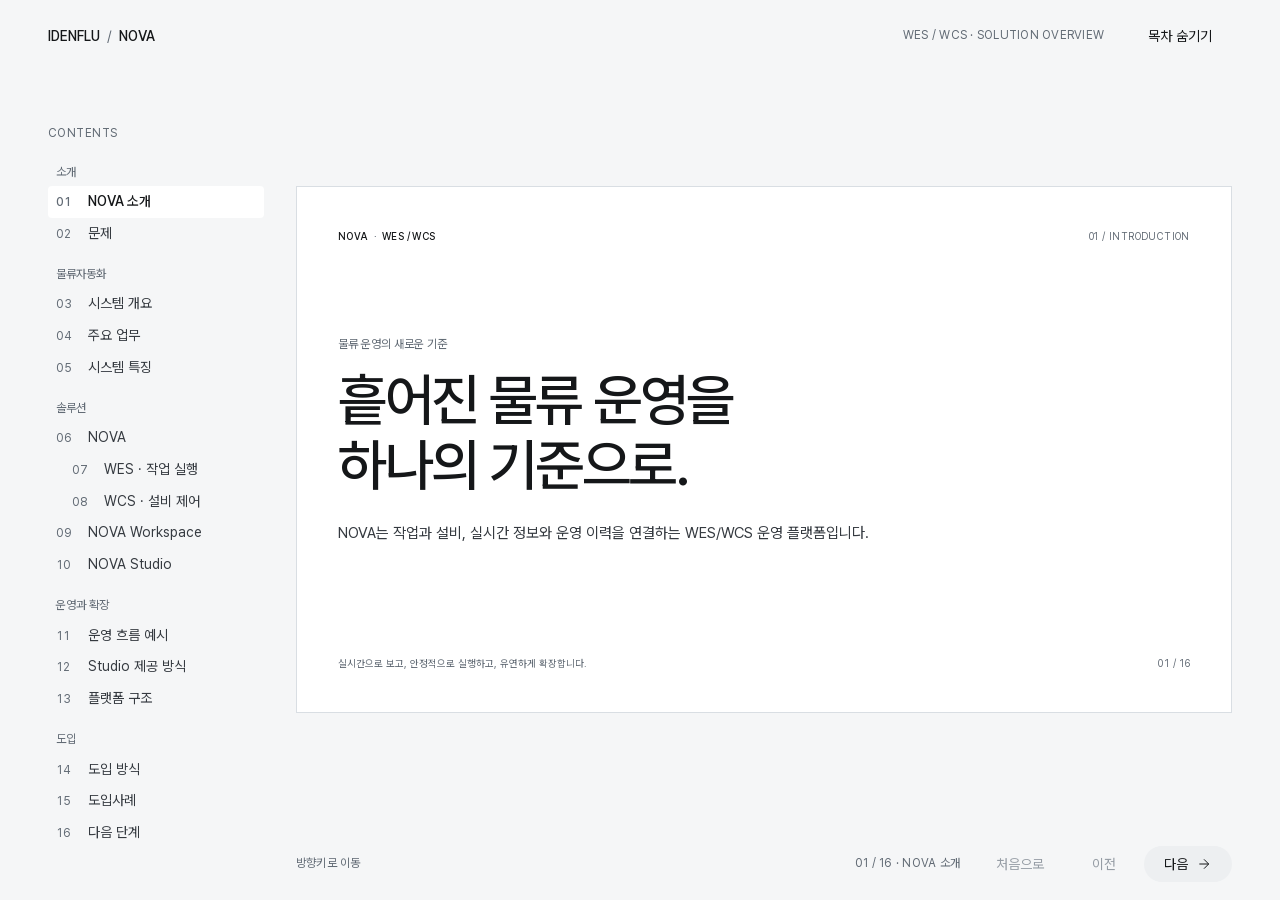
==== commit 06113e70: "feat(presentation): 목차 탐색 및 슬라이드 레이아웃 옵션 추가 슬라이드 탐색 편리성과 맞춤형 레이아웃 제공을 위해 목차 및 레이아웃 관련 기능을 추가했습니다.  -" ====
--- a/index.html
+++ b/index.html
@@ -14,9 +14,46 @@
   <div class="presentation">
     <header class="presentation-bar" aria-label="소개 자료 정보">
       <a class="presentation-brand" href="#slide-1" data-slide-link="1" aria-label="NOVA 소개 첫 장으로">IDENFLU <span aria-hidden="true">/</span> NOVA</a>
-      <span class="presentation-bar__meta">WES / WCS <span aria-hidden="true">·</span> SOLUTION OVERVIEW</span>
+      <div class="presentation-bar__actions"><span class="presentation-bar__meta">WES / WCS <span aria-hidden="true">·</span> SOLUTION OVERVIEW</span><button class="nova-button nova-button--ghost presentation-menu-button" type="button" aria-controls="slide-menu" aria-expanded="true" hidden>목차 숨기기</button></div>
     </header>
 
+    <div class="presentation-layout">
+      <details class="slide-menu" id="slide-menu" open>
+        <summary class="slide-menu__toggle"><span class="slide-menu__show">목차 보기</span><span class="slide-menu__hide">목차 숨기기</span><svg class="slide-menu__chevron" viewBox="0 0 24 24" fill="none" stroke="currentColor" stroke-width="1.5" stroke-linecap="butt" stroke-linejoin="miter" aria-hidden="true" focusable="false"><path d="m6 9 6 6 6-6"></path></svg></summary>
+        <nav class="slide-nav" aria-label="슬라이드 목차">
+          <p class="slide-nav__title">CONTENTS</p>
+          <ol class="slide-nav__groups">
+            <li class="slide-nav__group"><span class="slide-nav__group-title">소개</span><ol>
+              <li><a class="slide-nav__link" href="#slide-1" data-slide-link="1"><span aria-hidden="true">01</span><span>NOVA 소개</span></a></li>
+              <li><a class="slide-nav__link" href="#slide-2" data-slide-link="2"><span aria-hidden="true">02</span><span>문제</span></a></li>
+            </ol></li>
+            <li class="slide-nav__group"><span class="slide-nav__group-title">물류자동화</span><ol>
+              <li><a class="slide-nav__link" href="#slide-3" data-slide-link="3"><span aria-hidden="true">03</span><span>시스템 개요</span></a></li>
+              <li><a class="slide-nav__link" href="#slide-4" data-slide-link="4"><span aria-hidden="true">04</span><span>주요 업무</span></a></li>
+              <li><a class="slide-nav__link" href="#slide-5" data-slide-link="5"><span aria-hidden="true">05</span><span>시스템 특징</span></a></li>
+            </ol></li>
+            <li class="slide-nav__group"><span class="slide-nav__group-title">솔루션</span><ol>
+              <li><a class="slide-nav__link" href="#slide-6" data-slide-link="6"><span aria-hidden="true">06</span><span>NOVA</span></a><ol>
+                <li><a class="slide-nav__link slide-nav__link--nested" href="#slide-7" data-slide-link="7"><span aria-hidden="true">07</span><span>WES · 작업 실행</span></a></li>
+                <li><a class="slide-nav__link slide-nav__link--nested" href="#slide-8" data-slide-link="8"><span aria-hidden="true">08</span><span>WCS · 설비 제어</span></a></li>
+              </ol></li>
+              <li><a class="slide-nav__link" href="#slide-9" data-slide-link="9"><span aria-hidden="true">09</span><span>NOVA Workspace</span></a></li>
+              <li><a class="slide-nav__link" href="#slide-10" data-slide-link="10"><span aria-hidden="true">10</span><span>NOVA Studio</span></a></li>
+            </ol></li>
+            <li class="slide-nav__group"><span class="slide-nav__group-title">운영과 확장</span><ol>
+              <li><a class="slide-nav__link" href="#slide-11" data-slide-link="11"><span aria-hidden="true">11</span><span>운영 흐름 예시</span></a></li>
+              <li><a class="slide-nav__link" href="#slide-12" data-slide-link="12"><span aria-hidden="true">12</span><span>Studio 제공 방식</span></a></li>
+              <li><a class="slide-nav__link" href="#slide-13" data-slide-link="13"><span aria-hidden="true">13</span><span>플랫폼 구조</span></a></li>
+            </ol></li>
+            <li class="slide-nav__group"><span class="slide-nav__group-title">도입</span><ol>
+              <li><a class="slide-nav__link" href="#slide-14" data-slide-link="14"><span aria-hidden="true">14</span><span>도입 방식</span></a></li>
+              <li><a class="slide-nav__link" href="#slide-15" data-slide-link="15"><span aria-hidden="true">15</span><span>도입사례</span></a></li>
+              <li><a class="slide-nav__link" href="#slide-16" data-slide-link="16"><span aria-hidden="true">16</span><span>다음 단계</span></a></li>
+            </ol></li>
+          </ol>
+        </nav>
+      </details>
+      <div class="presentation-content">
     <main class="presentation-main" id="presentation-main" aria-label="NOVA 소개 슬라이드">
       <div class="slide-frame">
         <section class="slide slide--cover" id="slide-1" aria-labelledby="title-1" data-title="NOVA 소개">
@@ -26,10 +63,10 @@
             <h1 class="cover-title" id="title-1">흩어진 물류 운영을<br>하나의 기준으로.</h1>
             <p class="cover-description">NOVA는 작업과 설비, 실시간 정보와 운영 이력을 연결하는 WES/WCS 운영 플랫폼입니다.</p>
           </div>
-          <div class="slide__bottom"><span>실시간으로 보고, 안정적으로 실행하고, 유연하게 확장합니다.</span><span class="slide__page">01 / 12</span></div>
-        </section>
-
-        <section class="slide" id="slide-2" aria-labelledby="title-2" data-title="물류 운영의 문제">
+          <div class="slide__bottom"><span>실시간으로 보고, 안정적으로 실행하고, 유연하게 확장합니다.</span><span class="slide__page">01 / 16</span></div>
+        </section>
+
+        <section class="slide" id="slide-2" aria-labelledby="title-2" data-title="문제">
           <div class="slide__top"><span class="slide__eyebrow">THE CHALLENGE</span><span class="slide__section">02 / 문제</span></div>
           <div class="slide__content problem-layout">
             <div class="problem-intro"><p class="slide__overline">분산된 정보, 늦어지는 판단</p><h2 class="slide-title" id="title-2">운영의 복잡함은<br>연결되지 않은<br>정보에서 시작됩니다.</h2><p class="slide-copy">각 시스템은 제 역할을 하지만, 현장의 판단은 그 사이에서 이뤄집니다.</p></div>
@@ -39,13 +76,59 @@
               <article class="problem-item"><span class="problem-item__number">03</span><div><h3>변경은 넓게 번지고</h3><p>업무와 설비가 얽혀 있으면 작은 변화도 여러 영역에 영향을 줍니다.</p></div></article>
             </div>
           </div>
-          <div class="slide__bottom"><span>작업 <span aria-hidden="true">/</span> 설비 <span aria-hidden="true">/</span> 알림 <span aria-hidden="true">/</span> 이력</span><span class="slide__page">02 / 12</span></div>
-        </section>
-
-        <section class="slide slide--soft" id="slide-3" aria-labelledby="title-3" data-title="NOVA 실행·제어 플랫폼">
-          <div class="slide__top"><span class="slide__eyebrow">NOVA / EXECUTION &amp; CONTROL</span><span class="slide__section">03 / NOVA</span></div>
-          <div class="slide__content stacked-content">
-            <div><p class="slide__overline">상위 시스템과 자동화 설비를 연결</p><h2 class="slide-title" id="title-3">작업을 조율하고,<br>설비의 실행으로 연결합니다.</h2><p class="slide-copy">NOVA는 상위 시스템의 요청을 작업으로 구성하고, 설비에 지시한 뒤 실행 결과를 다시 운영에 반영합니다.</p></div>
+          <div class="slide__bottom"><span>작업 <span aria-hidden="true">/</span> 설비 <span aria-hidden="true">/</span> 알림 <span aria-hidden="true">/</span> 이력</span><span class="slide__page">02 / 16</span></div>
+        </section>
+
+        <section class="slide slide--soft" id="slide-3" aria-labelledby="title-3" data-title="물류자동화 개요">
+          <div class="slide__top"><span class="slide__eyebrow">LOGISTICS AUTOMATION / SYSTEM</span><span class="slide__section">03 / 시스템 개요</span></div>
+          <div class="slide__content stacked-content">
+            <div class="experience-layout">
+              <div><p class="slide__overline">업무와 현장을 연결하는 운영 체계</p><h2 class="slide-title" id="title-3">시스템과 설비를<br>하나의 흐름으로.</h2><p class="slide-copy">업무 시스템의 요청을 작업 실행과 설비 제어로 연결하고, 결과를 다시 운영에 반영합니다.</p></div>
+              <aside class="visual-slot visual-slot--on-soft" aria-label="시각자료 준비 영역: 물류자동화 연계 구조">
+                <span class="visual-slot__type">VISUAL PLACEHOLDER / 01</span>
+                <div><h3>시스템·설비 연계 구조</h3><p>업무 시스템, 실행·제어 계층, 자동화 설비의 연결</p></div>
+                <span class="visual-slot__note">시각자료 준비 영역</span>
+              </aside>
+            </div>
+            <div class="experience-grid" aria-label="물류자동화 구성">
+              <article><span>01 / 요청</span><h3>업무 시스템</h3><p>주문, 재고와 생산 정보</p></article>
+              <article><span>02 / 조율</span><h3>실행·제어</h3><p>작업 순서와 설비 명령</p></article>
+              <article><span>03 / 실행</span><h3>자동화 설비</h3><p>보관·이송·분류와 상태 전달</p></article>
+            </div>
+          </div>
+          <div class="slide__bottom"><span>실제 연계 대상과 구성은 현장 조건에 따라 달라집니다.</span><span class="slide__page">03 / 16</span></div>
+        </section>
+
+        <section class="slide" id="slide-4" aria-labelledby="title-4" data-title="물류자동화 주요 업무">
+          <div class="slide__top"><span class="slide__eyebrow">LOGISTICS AUTOMATION / WORK</span><span class="slide__section">04 / 주요 업무</span></div>
+          <div class="slide__content problem-layout">
+            <div><p class="slide__overline">요청부터 확인까지</p><h2 class="slide-title" id="title-4">작업을 실행하고,<br>설비를 연결하고,<br>운영을 확인합니다.</h2><p class="slide-copy">현장 업무와 설비 조건을 함께 살펴 필요한 실행·제어 범위를 정합니다.</p></div>
+            <div class="problem-list" aria-label="물류자동화 주요 업무">
+              <article class="problem-item"><span class="problem-item__number">01</span><div><h3>작업 실행 관리</h3><p>요청을 작업으로 구성하고 순서와 진행 상태를 관리합니다.</p></div></article>
+              <article class="problem-item"><span class="problem-item__number">02</span><div><h3>설비 연동·제어</h3><p>설비별 명령을 전달하고 진행·완료·알람을 수집합니다.</p></div></article>
+              <article class="problem-item"><span class="problem-item__number">03</span><div><h3>운영 현황과 이력</h3><p>작업과 설비 상태, 알람과 운영 이력을 확인합니다.</p></div></article>
+            </div>
+          </div>
+          <div class="slide__bottom"><span>작업 관리 <span aria-hidden="true">/</span> 설비 연동 <span aria-hidden="true">/</span> 현황과 이력</span><span class="slide__page">04 / 16</span></div>
+        </section>
+
+        <section class="slide slide--soft" id="slide-5" aria-labelledby="title-5" data-title="물류자동화 특징">
+          <div class="slide__top"><span class="slide__eyebrow">LOGISTICS AUTOMATION / PRINCIPLES</span><span class="slide__section">05 / 시스템 특징</span></div>
+          <div class="slide__content stacked-content">
+            <div><p class="slide__overline">일관된 기준 위에 현장의 차이를 반영</p><h2 class="slide-title" id="title-5">연결하고, 확인하고,<br>현장에 맞춰 확장합니다.</h2><p class="slide-copy">공통 운영 기준을 바탕으로 시스템과 설비를 연결하고, 실제 업무 조건에 맞게 적용 범위를 설계합니다.</p></div>
+            <div class="value-grid" aria-label="물류자동화 특징">
+              <article class="value-item"><span class="value-item__index">01 / CONNECT</span><h3>연결된 실행</h3><p>상위 시스템의 요청과 설비의 실행 결과를 같은 흐름으로 이어갑니다.</p></article>
+              <article class="value-item"><span class="value-item__index">02 / VISIBILITY</span><h3>운영 가시성</h3><p>작업 진행, 설비 상태와 알람을 확인할 수 있도록 정보를 연결합니다.</p></article>
+              <article class="value-item"><span class="value-item__index">03 / ADAPT</span><h3>현장 맞춤 확장</h3><p>업무 규칙과 설비 인터페이스를 확인해 필요한 구간부터 구성합니다.</p></article>
+            </div>
+          </div>
+          <div class="slide__bottom"><span>연결 <span aria-hidden="true">/</span> 가시성 <span aria-hidden="true">/</span> 확장</span><span class="slide__page">05 / 16</span></div>
+        </section>
+
+        <section class="slide slide--soft" id="slide-6" aria-labelledby="title-6" data-title="NOVA 실행·제어 플랫폼">
+          <div class="slide__top"><span class="slide__eyebrow">NOVA / EXECUTION &amp; CONTROL</span><span class="slide__section">06 / NOVA</span></div>
+          <div class="slide__content stacked-content">
+            <div><p class="slide__overline">상위 시스템과 자동화 설비를 연결</p><h2 class="slide-title" id="title-6">작업을 조율하고,<br>설비의 실행으로 연결합니다.</h2><p class="slide-copy">NOVA는 상위 시스템의 요청을 작업으로 구성하고, 설비에 지시한 뒤 실행 결과를 다시 운영에 반영합니다.</p></div>
             <ol class="flow-grid" role="list" aria-label="NOVA 실행·제어 흐름">
               <li><span class="flow-grid__number">01 / 요청</span><h3>상위 시스템</h3><p>ERP · WMS · MES의 주문과 업무 계획</p></li>
               <li><span class="flow-grid__number">02 / 작업 조율</span><h3>WES</h3><p>작업 구성과 우선순위, 진행 상태 관리</p></li>
@@ -53,42 +136,42 @@
               <li><span class="flow-grid__number">04 / 실행</span><h3>자동화 설비</h3><p>지시 실행과 진행·완료·알람 전달</p></li>
             </ol>
           </div>
-          <div class="slide__bottom"><span>요청 <span aria-hidden="true">→</span> 작업 조율 <span aria-hidden="true">→</span> 설비 실행 <span aria-hidden="true">→</span> 결과 반영</span><span class="slide__page">03 / 12</span></div>
-        </section>
-
-        <section class="slide" id="slide-4" aria-labelledby="title-4" data-title="NOVA WES">
-          <div class="slide__top"><span class="slide__eyebrow">NOVA / WES</span><span class="slide__section">04 / 작업 실행·조율</span></div>
+          <div class="slide__bottom"><span>요청 <span aria-hidden="true">→</span> 작업 조율 <span aria-hidden="true">→</span> 설비 실행 <span aria-hidden="true">→</span> 결과 반영</span><span class="slide__page">06 / 16</span></div>
+        </section>
+
+        <section class="slide" id="slide-7" aria-labelledby="title-7" data-title="NOVA WES">
+          <div class="slide__top"><span class="slide__eyebrow">NOVA / WES</span><span class="slide__section">07 / 작업 실행·조율</span></div>
           <div class="slide__content problem-layout">
-            <div><p class="slide__overline">Warehouse Execution System</p><h2 class="slide-title" id="title-4">어떤 작업을<br>어떤 순서로<br>실행할지.</h2><p class="slide-copy">상위 시스템의 요청을 현장에서 실행할 작업으로 구성하고, 우선순위와 진행 상태를 관리합니다.</p></div>
+            <div><p class="slide__overline">Warehouse Execution System</p><h2 class="slide-title" id="title-7">어떤 작업을<br>어떤 순서로<br>실행할지.</h2><p class="slide-copy">상위 시스템의 요청을 현장에서 실행할 작업으로 구성하고, 우선순위와 진행 상태를 관리합니다.</p></div>
             <div class="problem-list" aria-label="WES 주요 역할">
               <article class="problem-item"><span class="problem-item__number">01</span><div><h3>작업 구성</h3><p>요청을 실행 단위로 나누고 처리 순서와 상태를 관리합니다.</p></div></article>
               <article class="problem-item"><span class="problem-item__number">02</span><div><h3>우선순위 조정</h3><p>현장 상태와 변경된 우선순위에 따라 대기 작업의 순서를 조정합니다.</p></div></article>
               <article class="problem-item"><span class="problem-item__number">03</span><div><h3>진행과 예외 관리</h3><p>작업의 진행·완료·예외를 확인하고 다음 실행 흐름에 반영합니다.</p></div></article>
             </div>
           </div>
-          <div class="slide__bottom"><span>작업 구성 <span aria-hidden="true">/</span> 우선순위 <span aria-hidden="true">/</span> 진행·예외</span><span class="slide__page">04 / 12</span></div>
-        </section>
-
-        <section class="slide slide--soft" id="slide-5" aria-labelledby="title-5" data-title="NOVA WCS">
-          <div class="slide__top"><span class="slide__eyebrow">NOVA / WCS</span><span class="slide__section">05 / 설비 연동·제어</span></div>
+          <div class="slide__bottom"><span>작업 구성 <span aria-hidden="true">/</span> 우선순위 <span aria-hidden="true">/</span> 진행·예외</span><span class="slide__page">07 / 16</span></div>
+        </section>
+
+        <section class="slide slide--soft" id="slide-8" aria-labelledby="title-8" data-title="NOVA WCS">
+          <div class="slide__top"><span class="slide__eyebrow">NOVA / WCS</span><span class="slide__section">08 / 설비 연동·제어</span></div>
           <div class="slide__content problem-layout">
-            <div><p class="slide__overline">Warehouse Control System</p><h2 class="slide-title" id="title-5">작업 지시는 설비로,<br>실행 결과는<br>다시 운영으로.</h2><p class="slide-copy">설비별 통신 방식에 맞춰 명령을 전달하고 진행, 완료와 알람을 수집합니다.</p></div>
+            <div><p class="slide__overline">Warehouse Control System</p><h2 class="slide-title" id="title-8">작업 지시는 설비로,<br>실행 결과는<br>다시 운영으로.</h2><p class="slide-copy">설비별 통신 방식에 맞춰 명령을 전달하고 진행, 완료와 알람을 수집합니다.</p></div>
             <div class="problem-list" aria-label="WCS 주요 역할">
               <article class="problem-item"><span class="problem-item__number">01</span><div><h3>설비 연동</h3><p>설비별 인터페이스와 통신 방식에 맞춰 연결합니다.</p></div></article>
               <article class="problem-item"><span class="problem-item__number">02</span><div><h3>명령 전달</h3><p>WES 작업 지시를 각 설비가 실행할 명령으로 변환합니다.</p></div></article>
               <article class="problem-item"><span class="problem-item__number">03</span><div><h3>상태와 연결 관리</h3><p>진행·완료·알람을 수집하고 통신 단절과 응답 지연을 확인합니다.</p></div></article>
             </div>
           </div>
-          <div class="slide__bottom"><span>연동 설비 예시: ASRS <span aria-hidden="true">/</span> AGV·AMR <span aria-hidden="true">/</span> 컨베이어 <span aria-hidden="true">/</span> 소터</span><span class="slide__page">05 / 12</span></div>
-        </section>
-
-        <section class="slide" id="slide-6" aria-labelledby="title-6" data-title="NOVA Workspace">
-          <div class="slide__top"><span class="slide__eyebrow">NOVA / WORKSPACE</span><span class="slide__section">06 / 브라우저 운영 화면</span></div>
+          <div class="slide__bottom"><span>연동 설비 예시: ASRS <span aria-hidden="true">/</span> AGV·AMR <span aria-hidden="true">/</span> 컨베이어 <span aria-hidden="true">/</span> 소터</span><span class="slide__page">08 / 16</span></div>
+        </section>
+
+        <section class="slide" id="slide-9" aria-labelledby="title-9" data-title="NOVA Workspace">
+          <div class="slide__top"><span class="slide__eyebrow">NOVA / WORKSPACE</span><span class="slide__section">09 / 브라우저 운영 화면</span></div>
           <div class="slide__content stacked-content">
             <div class="experience-layout">
-              <div><p class="slide__overline">현장 확인부터 운영 관리까지</p><h2 class="slide-title" id="title-6">운영에 필요한 정보를<br>브라우저에서.</h2><p class="slide-copy">작업과 설비 현황, 이력과 운영 설정을 별도 클라이언트 설치 없이 한곳에서 확인합니다.</p></div>
+              <div><p class="slide__overline">현장 확인부터 운영 관리까지</p><h2 class="slide-title" id="title-9">운영에 필요한 정보를<br>브라우저에서.</h2><p class="slide-copy">작업과 설비 현황, 이력과 운영 설정을 별도 클라이언트 설치 없이 한곳에서 확인합니다.</p></div>
               <aside class="visual-slot" aria-label="시각자료 준비 영역: NOVA Workspace 운영 화면">
-                <span class="visual-slot__type">VISUAL PLACEHOLDER / 01</span>
+                <span class="visual-slot__type">VISUAL PLACEHOLDER / 02</span>
                 <div><h3>NOVA Workspace 화면</h3><p>운영 요약 또는 작업·설비 현황 화면</p></div>
                 <span class="visual-slot__note">시각자료 준비 영역</span>
               </aside>
@@ -99,16 +182,16 @@
               <article><span>03</span><h3>운영 환경</h3><p>서버 상태, 운영 설정과 스케줄</p></article>
             </div>
           </div>
-          <div class="slide__bottom"><span>화면 구성과 표시 항목은 적용 범위에 따라 달라질 수 있습니다.</span><span class="slide__page">06 / 12</span></div>
-        </section>
-
-        <section class="slide slide--soft" id="slide-7" aria-labelledby="title-7" data-title="NOVA Studio">
-          <div class="slide__top"><span class="slide__eyebrow">NOVA / STUDIO</span><span class="slide__section">07 / 시각화·모니터링</span></div>
+          <div class="slide__bottom"><span>화면 구성과 표시 항목은 적용 범위에 따라 달라질 수 있습니다.</span><span class="slide__page">09 / 16</span></div>
+        </section>
+
+        <section class="slide slide--soft" id="slide-10" aria-labelledby="title-10" data-title="NOVA Studio">
+          <div class="slide__top"><span class="slide__eyebrow">NOVA / STUDIO</span><span class="slide__section">10 / 시각화·모니터링</span></div>
           <div class="slide__content stacked-content">
             <div class="experience-layout">
-              <div><p class="slide__overline">운영 데이터와 현장 배치를 연결</p><h2 class="slide-title" id="title-7">어디에서 무슨 일이<br>일어나는지 봅니다.</h2><p class="slide-copy">작업 진행과 설비 상태, 알람 위치를 2.5D·3D 현장 배치에서 확인합니다.</p></div>
+              <div><p class="slide__overline">운영 데이터와 현장 배치를 연결</p><h2 class="slide-title" id="title-10">어디에서 무슨 일이<br>일어나는지 봅니다.</h2><p class="slide-copy">작업 진행과 설비 상태, 알람 위치를 2.5D·3D 현장 배치에서 확인합니다.</p></div>
               <aside class="visual-slot visual-slot--on-soft" aria-label="시각자료 준비 영역: NOVA Studio 현장 시각화">
-                <span class="visual-slot__type">VISUAL PLACEHOLDER / 02</span>
+                <span class="visual-slot__type">VISUAL PLACEHOLDER / 03</span>
                 <div><h3>NOVA Studio 화면</h3><p>2.5D·3D 현장 배치와 운영 정보 예시</p></div>
                 <span class="visual-slot__note">시각자료 준비 영역</span>
               </aside>
@@ -119,16 +202,16 @@
               <article><span>03 / 연계</span><h3>운영 데이터</h3><p>NOVA 또는 기존 시스템과 연결</p></article>
             </div>
           </div>
-          <div class="slide__bottom"><span>표현 방식과 외부 연계 범위는 현장 자료와 인터페이스에 따라 달라집니다.</span><span class="slide__page">07 / 12</span></div>
-        </section>
-
-        <section class="slide" id="slide-8" aria-labelledby="title-8" data-title="출고 우선순위 변경 예시">
-          <div class="slide__top"><span class="slide__eyebrow">NOVA / EXAMPLE</span><span class="slide__section">08 / 운영 흐름 예시</span></div>
+          <div class="slide__bottom"><span>표현 방식과 외부 연계 범위는 현장 자료와 인터페이스에 따라 달라집니다.</span><span class="slide__page">10 / 16</span></div>
+        </section>
+
+        <section class="slide" id="slide-11" aria-labelledby="title-11" data-title="출고 우선순위 변경 예시">
+          <div class="slide__top"><span class="slide__eyebrow">NOVA / EXAMPLE</span><span class="slide__section">11 / 운영 흐름 예시</span></div>
           <div class="slide__content stacked-content">
             <div class="flow-layout">
-              <div><p class="slide__overline">예시 / 출고 우선순위 변경</p><h2 class="slide-title" id="title-8">급한 출고 요청을<br>실행 순서에 반영합니다.</h2><p class="slide-copy">상위 시스템의 변경 요청을 작업 순서 조정과 설비 실행으로 연결합니다.</p></div>
+              <div><p class="slide__overline">예시 / 출고 우선순위 변경</p><h2 class="slide-title" id="title-11">급한 출고 요청을<br>실행 순서에 반영합니다.</h2><p class="slide-copy">상위 시스템의 변경 요청을 작업 순서 조정과 설비 실행으로 연결합니다.</p></div>
               <aside class="visual-slot visual-slot--compact" aria-label="시각자료 준비 영역: 출고 우선순위 변경 흐름도">
-                <span class="visual-slot__type">VISUAL PLACEHOLDER / 03</span>
+                <span class="visual-slot__type">VISUAL PLACEHOLDER / 04</span>
                 <div><h3>작업 순서 변경 흐름도</h3><p>요청부터 실행 결과 확인까지</p></div>
                 <span class="visual-slot__note">시각자료 준비 영역</span>
               </aside>
@@ -140,39 +223,39 @@
               <li><span class="flow-grid__number">04 / 운영</span><h3>결과 확인</h3><p>진행·완료 상태를 수집해 반영</p></li>
             </ol>
           </div>
-          <div class="slide__bottom"><span>기능 이해를 위한 예시입니다. 작업 순서와 적용 규칙은 현장 조건에 따라 달라집니다.</span><span class="slide__page">08 / 12</span></div>
-        </section>
-
-        <section class="slide slide--soft" id="slide-9" aria-labelledby="title-9" data-title="NOVA Studio 제공 방식">
-          <div class="slide__top"><span class="slide__eyebrow">NOVA STUDIO / DELIVERY</span><span class="slide__section">09 / 연계와 제공 방식</span></div>
-          <div class="slide__content stacked-content">
-            <div><p class="slide__overline">현재 시스템에 맞춰 선택</p><h2 class="slide-title" id="title-9">필요한 화면과<br>연결 범위부터 정합니다.</h2><p class="slide-copy">Studio는 NOVA와 함께 사용하거나 기존 운영 시스템의 데이터를 연계해 구성할 수 있습니다.</p></div>
+          <div class="slide__bottom"><span>기능 이해를 위한 예시입니다. 작업 순서와 적용 규칙은 현장 조건에 따라 달라집니다.</span><span class="slide__page">11 / 16</span></div>
+        </section>
+
+        <section class="slide slide--soft" id="slide-12" aria-labelledby="title-12" data-title="NOVA Studio 제공 방식">
+          <div class="slide__top"><span class="slide__eyebrow">NOVA STUDIO / DELIVERY</span><span class="slide__section">12 / 연계와 제공 방식</span></div>
+          <div class="slide__content stacked-content">
+            <div><p class="slide__overline">현재 시스템에 맞춰 선택</p><h2 class="slide-title" id="title-12">필요한 화면과<br>연결 범위부터 정합니다.</h2><p class="slide-copy">Studio는 NOVA와 함께 사용하거나 기존 운영 시스템의 데이터를 연계해 구성할 수 있습니다.</p></div>
             <div class="value-grid" aria-label="NOVA Studio 제공 방식">
               <article class="value-item"><span class="value-item__index">01 / VIEWER</span><h3>시각화 리소스</h3><p>현장 맞춤 2.5D·3D 뷰어를 제공하고 고객사가 데이터와 API를 연계합니다.</p></article>
               <article class="value-item"><span class="value-item__index">02 / MONITORING</span><h3>모니터링 화면</h3><p>제공된 데이터를 연결해 현장 배치와 작업·설비·알람 패널을 구성합니다.</p></article>
               <article class="value-item"><span class="value-item__index">03 / INTEGRATED</span><h3>NOVA 통합</h3><p>작업 실행·설비 제어와 시각화·모니터링을 함께 구성합니다.</p></article>
             </div>
           </div>
-          <div class="slide__bottom"><span>연계 대상의 데이터 제공 방식과 인터페이스를 먼저 확인합니다.</span><span class="slide__page">09 / 12</span></div>
-        </section>
-
-        <section class="slide" id="slide-10" aria-labelledby="title-10" data-title="NOVA 플랫폼 구조">
-          <div class="slide__top"><span class="slide__eyebrow">NOVA / STRUCTURE</span><span class="slide__section">10 / 플랫폼 구조</span></div>
+          <div class="slide__bottom"><span>연계 대상의 데이터 제공 방식과 인터페이스를 먼저 확인합니다.</span><span class="slide__page">12 / 16</span></div>
+        </section>
+
+        <section class="slide" id="slide-13" aria-labelledby="title-13" data-title="NOVA 플랫폼 구조">
+          <div class="slide__top"><span class="slide__eyebrow">NOVA / STRUCTURE</span><span class="slide__section">13 / 플랫폼 구조</span></div>
           <div class="slide__content structure-layout">
-            <div><p class="slide__overline">공통 기반과 명확한 책임</p><h2 class="slide-title" id="title-10">공통은 함께,<br>변화는 각자의<br>자리에서.</h2><p class="slide-copy">Platform은 권한·감사·알림 등 공통 기능을, Operation은 업무를, Agent는 설비 연동을, Orchestration은 실행 흐름을 맡습니다.</p></div>
+            <div><p class="slide__overline">공통 기반과 명확한 책임</p><h2 class="slide-title" id="title-13">공통은 함께,<br>변화는 각자의<br>자리에서.</h2><p class="slide-copy">Platform은 권한·감사·알림 등 공통 기능을, Operation은 업무를, Agent는 설비 연동을, Orchestration은 실행 흐름을 맡습니다.</p></div>
             <aside class="visual-slot" aria-label="시각자료 준비 영역: 플랫폼 구조도">
-              <span class="visual-slot__type">VISUAL PLACEHOLDER / 04</span>
+              <span class="visual-slot__type">VISUAL PLACEHOLDER / 05</span>
               <div><h3>플랫폼 구조도</h3><p>Platform · Operation · Agent · Orchestration의 역할과 연결 관계</p></div>
               <span class="visual-slot__note">시각자료 준비 영역</span>
             </aside>
           </div>
-          <div class="slide__bottom"><span>하나의 플랫폼, 명확한 책임</span><span class="slide__page">10 / 12</span></div>
-        </section>
-
-        <section class="slide" id="slide-11" aria-labelledby="title-11" data-title="단계적 도입 방식">
-          <div class="slide__top"><span class="slide__eyebrow">THE ADOPTION</span><span class="slide__section">11 / 도입 방식</span></div>
+          <div class="slide__bottom"><span>하나의 플랫폼, 명확한 책임</span><span class="slide__page">13 / 16</span></div>
+        </section>
+
+        <section class="slide" id="slide-14" aria-labelledby="title-14" data-title="단계적 도입 방식">
+          <div class="slide__top"><span class="slide__eyebrow">THE ADOPTION</span><span class="slide__section">14 / 도입 방식</span></div>
           <div class="slide__content adoption-layout">
-            <div><p class="slide__overline">작게 시작하고, 검증하며 확장</p><h2 class="slide-title" id="title-11">현장에 맞는<br>범위부터<br>시작합니다.</h2><p class="slide-copy">기존 시스템과 설비를 살펴보고, 필요한 구간을 먼저 정의합니다.</p></div>
+            <div><p class="slide__overline">작게 시작하고, 검증하며 확장</p><h2 class="slide-title" id="title-14">현장에 맞는<br>범위부터<br>시작합니다.</h2><p class="slide-copy">기존 시스템과 설비를 살펴보고, 필요한 구간을 먼저 정의합니다.</p></div>
             <ol class="adoption-steps" role="list" aria-label="도입 단계">
               <li><span>01</span><div><h3>현장 진단</h3><p>운영 흐름과 연동 대상을 확인합니다.</p></div></li>
               <li><span>02</span><div><h3>파일럿 범위 정의</h3><p>우선 적용할 업무와 설비를 정합니다.</p></div></li>
@@ -180,19 +263,39 @@
               <li><span>04</span><div><h3>단계적 확장</h3><p>검증된 범위에서 업무와 설비를 확장합니다.</p></div></li>
             </ol>
           </div>
-          <div class="slide__bottom"><span>현장 진단 <span aria-hidden="true">→</span> 파일럿 <span aria-hidden="true">→</span> 검증 <span aria-hidden="true">→</span> 확장</span><span class="slide__page">11 / 12</span></div>
-        </section>
-
-        <section class="slide slide--closing" id="slide-12" aria-labelledby="title-12" data-title="다음 단계">
-          <div class="slide__top"><span class="slide__eyebrow">THE NEXT STEP</span><span class="slide__section">12 / 다음 단계</span></div>
+          <div class="slide__bottom"><span>현장 진단 <span aria-hidden="true">→</span> 파일럿 <span aria-hidden="true">→</span> 검증 <span aria-hidden="true">→</span> 확장</span><span class="slide__page">14 / 16</span></div>
+        </section>
+
+        <section class="slide slide--soft" id="slide-15" aria-labelledby="title-15" data-title="도입사례">
+          <div class="slide__top"><span class="slide__eyebrow">THE ADOPTION / CASE STUDY</span><span class="slide__section">15 / 도입사례</span></div>
+          <div class="slide__content stacked-content">
+            <div class="experience-layout">
+              <div><p class="slide__overline">도입사례 준비 중</p><h2 class="slide-title" id="title-15">현장의 변화를<br>사례로 살펴봅니다.</h2><p class="slide-copy">고객사와 현장 정보를 확인한 뒤 도입 배경부터 적용 내용, 운영 결과까지 정리합니다.</p></div>
+              <aside class="visual-slot visual-slot--on-soft visual-slot--compact" aria-label="시각자료 준비 영역: 도입 현장 이미지">
+                <span class="visual-slot__type">VISUAL PLACEHOLDER / 06</span>
+                <div><h3>도입 현장 이미지</h3><p>현장 사진 또는 설비·운영 화면</p></div>
+                <span class="visual-slot__note">시각자료 준비 영역</span>
+              </aside>
+            </div>
+            <div class="value-grid" aria-label="도입사례 구성">
+              <article class="value-item"><span class="value-item__index">01 / BACKGROUND</span><h3>도입 배경</h3><p>고객사·현장과 해결하려던 과제</p></article>
+              <article class="value-item"><span class="value-item__index">02 / SOLUTION</span><h3>적용 내용</h3><p>도입 기능과 연동 시스템·설비</p></article>
+              <article class="value-item"><span class="value-item__index">03 / RESULT</span><h3>운영 결과</h3><p>운영 변화와 확인된 성과</p></article>
+            </div>
+          </div>
+          <div class="slide__bottom"><span>실제 사례 자료 확인 후 내용을 보완합니다.</span><span class="slide__page">15 / 16</span></div>
+        </section>
+
+        <section class="slide slide--closing" id="slide-16" aria-labelledby="title-16" data-title="다음 단계">
+          <div class="slide__top"><span class="slide__eyebrow">THE NEXT STEP</span><span class="slide__section">16 / 다음 단계</span></div>
           <div class="slide__content closing-content">
             <p class="slide__overline">NOVA와 함께 시작할 다음 단계</p>
-            <h2 class="closing-title" id="title-12">운영의 다음 기준을<br>함께 설계합니다.</h2>
+            <h2 class="closing-title" id="title-16">운영의 다음 기준을<br>함께 설계합니다.</h2>
             <p class="closing-copy">현재의 병목 구간과 연결 대상을 바탕으로<br>현장에 맞는 첫 적용 범위를 정합니다.</p>
             <div class="closing-topics" aria-label="논의할 항목"><span>현재 운영 흐름</span><span>설비와 연동 대상</span><span>우선 적용 범위</span></div>
-            <p class="closing-sources">제품 소개 출처: <a href="https://idenflu.com/nova" target="_blank" rel="noopener noreferrer">NOVA</a> · <a href="https://idenflu.com/nova-studio" target="_blank" rel="noopener noreferrer">NOVA Studio</a></p>
-          </div>
-          <div class="slide__bottom"><span>IDENFLU <span aria-hidden="true">/</span> NOVA</span><span class="slide__page">12 / 12</span></div>
+            <p class="closing-sources">참고: <a href="https://idenflu.com/business" target="_blank" rel="noopener noreferrer">물류자동화</a> · <a href="https://idenflu.com/nova" target="_blank" rel="noopener noreferrer">NOVA</a> · <a href="https://idenflu.com/nova-studio" target="_blank" rel="noopener noreferrer">NOVA Studio</a></p>
+          </div>
+          <div class="slide__bottom"><span>IDENFLU <span aria-hidden="true">/</span> NOVA</span><span class="slide__page">16 / 16</span></div>
         </section>
       </div>
     </main>
@@ -207,6 +310,8 @@
       </div>
     </nav>
     <noscript><p class="presentation-noscript">슬라이드를 순서대로 표시합니다. JavaScript를 켜면 한 장씩 넘길 수 있습니다.</p></noscript>
+      </div>
+    </div>
   </div>
 </body>
 </html>
--- a/presentation/presentation.css
+++ b/presentation/presentation.css
@@ -1,12 +1,32 @@
 /* Presentation layout, using the NOVA design tokens and button styles. */
-:root { --presentation-frame: 1440px; }
+:root { --presentation-frame: 1440px; --presentation-nav-width: 13.5rem; --presentation-nav-gap: 2rem; --presentation-menu-duration: 240ms; }
 body { background: var(--nova-color-surface); }
 .presentation { min-height: 100dvh; display: flex; flex-direction: column; padding: 0 var(--nova-gutter); }
 .presentation-bar, .presentation-controls { width: min(100%, var(--presentation-frame)); margin-inline: auto; display: flex; align-items: center; justify-content: space-between; gap: var(--nova-space-4); }
-.presentation-bar { min-height: 4.5rem; }
+.presentation-bar { width: min(100%, calc(var(--presentation-frame) + var(--presentation-nav-width) + var(--presentation-nav-gap))); min-height: 4.5rem; }
+.presentation-bar__actions { display: flex; align-items: center; gap: var(--nova-space-6); }
+.presentation-menu-button[hidden] { display: none; }
 .presentation-brand { color: var(--nova-color-ink); font-size: var(--nova-text-small); font-weight: var(--nova-weight-medium); text-decoration: none; white-space: nowrap; }
 .presentation-brand span { padding-inline: var(--nova-space-1); color: var(--nova-color-muted); font-weight: var(--nova-weight-regular); }
 .presentation-bar__meta, .presentation-controls__hint, .presentation-counter { color: var(--nova-color-muted); font-size: var(--nova-text-caption); letter-spacing: .02em; }
+.presentation-layout { display: grid; grid-template-columns: var(--presentation-nav-width) minmax(0, 1fr); gap: var(--presentation-nav-gap); flex: 1; width: min(100%, calc(var(--presentation-frame) + var(--presentation-nav-width) + var(--presentation-nav-gap))); min-height: 0; margin-inline: auto; transition: grid-template-columns var(--presentation-menu-duration) var(--nova-ease), column-gap var(--presentation-menu-duration) var(--nova-ease); }
+.presentation-layout--menu-hidden { grid-template-columns: 0 minmax(0, 1fr); column-gap: 0; }
+.presentation-content { min-width: 0; display: flex; flex-direction: column; }
+.slide-menu { align-self: center; min-width: 0; max-height: calc(100dvh - 10rem); overflow-y: auto; opacity: 1; transform: translateX(0); visibility: visible; transition: opacity var(--presentation-menu-duration) var(--nova-ease), transform var(--presentation-menu-duration) var(--nova-ease), visibility 0s; }
+.presentation-layout--menu-hidden .slide-menu { overflow: hidden; opacity: 0; transform: translateX(-0.75rem); visibility: hidden; transition: opacity var(--presentation-menu-duration) var(--nova-ease), transform var(--presentation-menu-duration) var(--nova-ease), visibility 0s linear var(--presentation-menu-duration); }
+.slide-menu__toggle { display: none; }
+.slide-menu__hide { display: none; }
+.slide-menu[open] .slide-menu__show { display: none; }
+.slide-menu[open] .slide-menu__hide { display: inline; }
+.slide-nav__title { margin: 0 0 var(--nova-space-5); color: var(--nova-color-muted); font-size: var(--nova-text-caption); letter-spacing: .04em; }
+.slide-nav__groups, .slide-nav__group ol { list-style: none; margin: 0; padding: 0; }
+.slide-nav__group + .slide-nav__group { margin-top: var(--nova-space-4); }
+.slide-nav__group-title { display: block; margin: 0 0 var(--nova-space-1); padding-inline: var(--nova-space-2); color: var(--nova-color-muted); font-size: var(--nova-text-caption); }
+.slide-nav__link { display: grid; grid-template-columns: 1.5rem minmax(0, 1fr); align-items: baseline; gap: var(--nova-space-2); padding: var(--nova-space-1-5) var(--nova-space-2); border-radius: var(--nova-radius-sm); color: var(--nova-color-text); font-size: var(--nova-text-small); line-height: 1.4; text-decoration: none; }
+.slide-nav__link--nested { padding-left: var(--nova-space-6); }
+.slide-nav__link > span:first-child { color: var(--nova-color-muted); font-size: var(--nova-text-caption); font-variant-numeric: tabular-nums; }
+.slide-nav__link:hover { background: var(--nova-color-surface-strong); }
+.slide-nav__link[aria-current="step"] { background: var(--nova-color-white); color: var(--nova-color-ink); font-weight: var(--nova-weight-medium); }
 .presentation-main { width: min(100%, calc((100dvh - 10rem) * 1.7778), var(--presentation-frame)); margin: auto; }
 .slide-frame { container-type: inline-size; background: var(--nova-color-white); border: 1px solid var(--nova-color-line); }
 .slide { width: 100%; aspect-ratio: 16 / 9; display: grid; grid-template-rows: auto minmax(0, 1fr) auto; gap: clamp(1rem, 2cqw, 2rem); padding: clamp(1.75rem, 4.4cqw, 4rem); background: var(--nova-color-white); overflow-y: auto; }
@@ -53,6 +73,22 @@
 .presentation-controls__actions { display: flex; align-items: center; gap: var(--nova-space-2); margin-left: auto; }
 .presentation-counter { margin-right: var(--nova-space-2); white-space: nowrap; }
 .presentation-noscript { margin: var(--nova-space-4) auto; color: var(--nova-color-muted); font-size: var(--nova-text-small); }
+@media (max-width: 900px) {
+  .presentation-layout { display: block; }
+  .slide-menu { max-height: none; margin-bottom: var(--nova-space-4); overflow: visible; }
+  .slide-menu__toggle { display: flex; min-height: 2.75rem; align-items: center; justify-content: space-between; gap: var(--nova-space-4); padding: var(--nova-space-2) var(--nova-space-4); background: var(--nova-color-white); color: var(--nova-color-ink); font-size: var(--nova-text-small); cursor: pointer; list-style: none; }
+  .slide-menu__toggle::-webkit-details-marker { display: none; }
+  .slide-menu__chevron { width: 1rem; height: 1rem; transition: transform var(--nova-duration) var(--nova-ease); }
+  .slide-menu[open] .slide-menu__chevron { transform: rotate(180deg); }
+  .slide-nav { max-height: 50vh; overflow-y: auto; padding: var(--nova-space-4); background: var(--nova-color-white); }
+  .slide-nav__title { display: none; }
+  .slide-nav__link[aria-current="step"] { background: var(--nova-color-surface); }
+  @supports (interpolate-size: allow-keywords) and (transition-behavior: allow-discrete) and selector(details::details-content) {
+    .slide-menu { interpolate-size: allow-keywords; }
+    .slide-menu::details-content { block-size: 0; opacity: 0; overflow: clip; transition: block-size var(--presentation-menu-duration) var(--nova-ease), opacity var(--presentation-menu-duration) var(--nova-ease), content-visibility var(--presentation-menu-duration) allow-discrete; }
+    .slide-menu[open]::details-content { block-size: auto; opacity: 1; }
+  }
+}
 @media (max-width: 740px) {
   .presentation { padding-inline: var(--nova-space-4); }
   .presentation-bar { min-height: 4rem; }
@@ -86,7 +122,8 @@
   @page { size: 16in 9in; margin: 0; }
   body { background: white; }
   .presentation { display: block; padding: 0; }
-  .presentation-bar, .presentation-controls, .presentation-noscript { display: none !important; }
+  .presentation-bar, .presentation-controls, .presentation-noscript, .slide-menu { display: none !important; }
+  .presentation-layout, .presentation-content { display: block; width: 100%; }
   .presentation-main { width: 100%; margin: 0; }
   .slide-frame { border: 0; }
   .slide, .slide[hidden] { display: grid !important; width: 100%; height: 100vh; min-height: 0; aspect-ratio: auto; break-after: page; overflow: hidden; print-color-adjust: exact; -webkit-print-color-adjust: exact; }
@@ -110,3 +147,18 @@
 .closing-sources { margin: var(--nova-space-8) 0 0; color: var(--nova-color-muted); font-size: clamp(.6875rem, .85cqw, .75rem); }
 .closing-sources a { color: inherit; text-underline-offset: .2em; }
 .closing-sources a:hover { color: var(--nova-color-ink); }
+
+/* Keep the slide readable when the desktop navigator narrows the canvas. */
+@media (min-width: 741px) {
+  @container (max-width: 48rem) {
+    .slide { padding: var(--nova-space-6); gap: var(--nova-space-3); }
+    .stacked-content { gap: var(--nova-space-5); }
+    .visual-slot--compact { min-height: 7rem; gap: var(--nova-space-2); padding: var(--nova-space-3); }
+    .closing-topics { margin-top: var(--nova-space-6); }
+    .closing-sources { margin-top: var(--nova-space-4); }
+  }
+}
+
+@media (prefers-reduced-motion: reduce) {
+  .presentation-layout, .slide-menu, .slide-menu::details-content { transition: none !important; }
+}
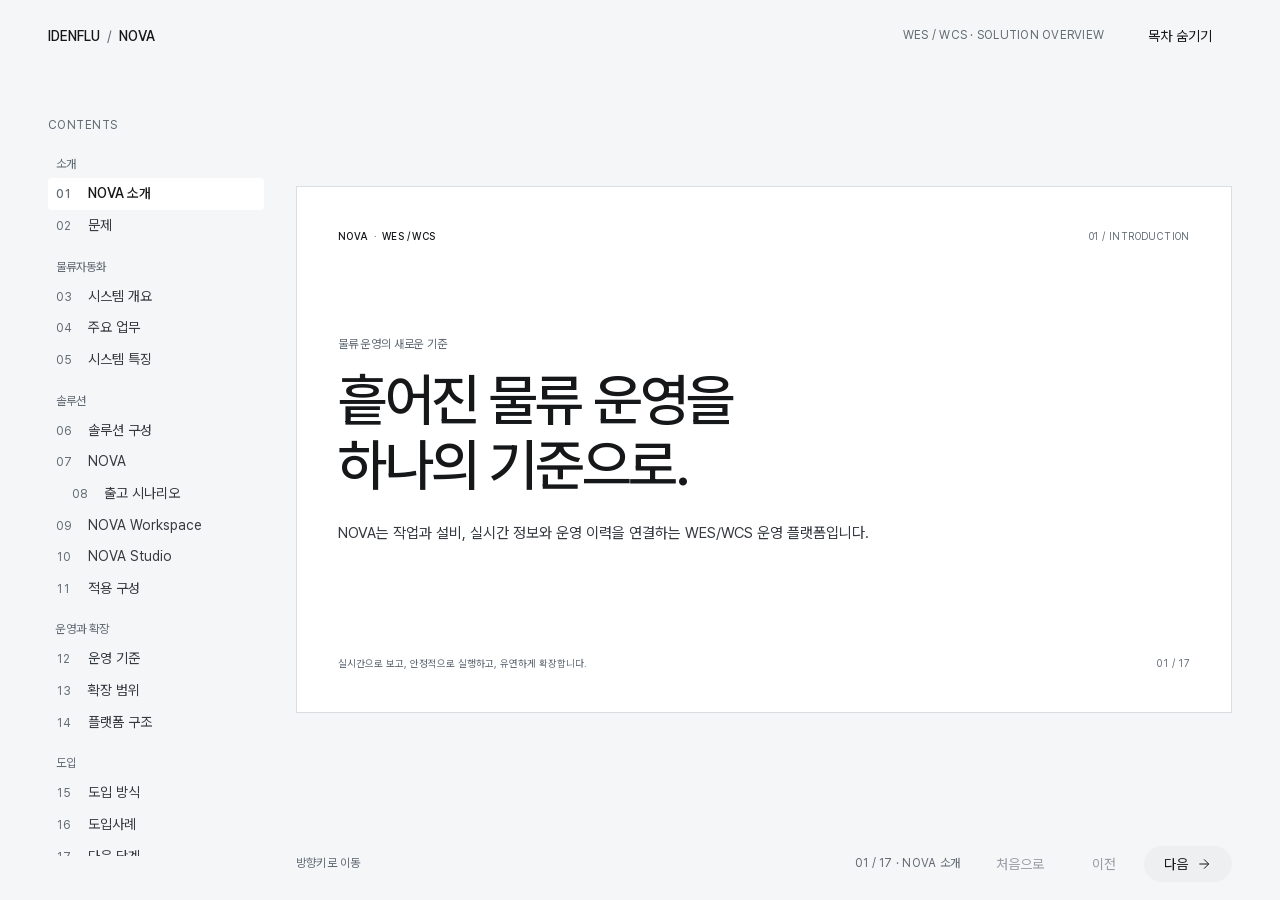
==== commit 7b5127b6: "feat(presentation): 출고 흐름 중심으로 제품 소개를 구성한다 제품 간 관계를 하나의 출고 시나리오로 이해할 수 있도록 소개 흐름과 비교 구성을 정리한다.  - WE" ====
--- a/index.html
+++ b/index.html
@@ -33,22 +33,23 @@
               <li><a class="slide-nav__link" href="#slide-5" data-slide-link="5"><span aria-hidden="true">05</span><span>시스템 특징</span></a></li>
             </ol></li>
             <li class="slide-nav__group"><span class="slide-nav__group-title">솔루션</span><ol>
-              <li><a class="slide-nav__link" href="#slide-6" data-slide-link="6"><span aria-hidden="true">06</span><span>NOVA</span></a><ol>
-                <li><a class="slide-nav__link slide-nav__link--nested" href="#slide-7" data-slide-link="7"><span aria-hidden="true">07</span><span>WES · 작업 실행</span></a></li>
-                <li><a class="slide-nav__link slide-nav__link--nested" href="#slide-8" data-slide-link="8"><span aria-hidden="true">08</span><span>WCS · 설비 제어</span></a></li>
+              <li><a class="slide-nav__link" href="#slide-6" data-slide-link="6"><span aria-hidden="true">06</span><span>솔루션 구성</span></a></li>
+              <li><a class="slide-nav__link" href="#slide-7" data-slide-link="7"><span aria-hidden="true">07</span><span>NOVA</span></a><ol>
+                <li><a class="slide-nav__link slide-nav__link--nested" href="#slide-8" data-slide-link="8"><span aria-hidden="true">08</span><span>출고 시나리오</span></a></li>
               </ol></li>
               <li><a class="slide-nav__link" href="#slide-9" data-slide-link="9"><span aria-hidden="true">09</span><span>NOVA Workspace</span></a></li>
               <li><a class="slide-nav__link" href="#slide-10" data-slide-link="10"><span aria-hidden="true">10</span><span>NOVA Studio</span></a></li>
+              <li><a class="slide-nav__link" href="#slide-11" data-slide-link="11"><span aria-hidden="true">11</span><span>적용 구성</span></a></li>
             </ol></li>
             <li class="slide-nav__group"><span class="slide-nav__group-title">운영과 확장</span><ol>
-              <li><a class="slide-nav__link" href="#slide-11" data-slide-link="11"><span aria-hidden="true">11</span><span>운영 흐름 예시</span></a></li>
-              <li><a class="slide-nav__link" href="#slide-12" data-slide-link="12"><span aria-hidden="true">12</span><span>Studio 제공 방식</span></a></li>
-              <li><a class="slide-nav__link" href="#slide-13" data-slide-link="13"><span aria-hidden="true">13</span><span>플랫폼 구조</span></a></li>
+              <li><a class="slide-nav__link" href="#slide-12" data-slide-link="12"><span aria-hidden="true">12</span><span>운영 기준</span></a></li>
+              <li><a class="slide-nav__link" href="#slide-13" data-slide-link="13"><span aria-hidden="true">13</span><span>확장 범위</span></a></li>
+              <li><a class="slide-nav__link" href="#slide-14" data-slide-link="14"><span aria-hidden="true">14</span><span>플랫폼 구조</span></a></li>
             </ol></li>
             <li class="slide-nav__group"><span class="slide-nav__group-title">도입</span><ol>
-              <li><a class="slide-nav__link" href="#slide-14" data-slide-link="14"><span aria-hidden="true">14</span><span>도입 방식</span></a></li>
-              <li><a class="slide-nav__link" href="#slide-15" data-slide-link="15"><span aria-hidden="true">15</span><span>도입사례</span></a></li>
-              <li><a class="slide-nav__link" href="#slide-16" data-slide-link="16"><span aria-hidden="true">16</span><span>다음 단계</span></a></li>
+              <li><a class="slide-nav__link" href="#slide-15" data-slide-link="15"><span aria-hidden="true">15</span><span>도입 방식</span></a></li>
+              <li><a class="slide-nav__link" href="#slide-16" data-slide-link="16"><span aria-hidden="true">16</span><span>도입사례</span></a></li>
+              <li><a class="slide-nav__link" href="#slide-17" data-slide-link="17"><span aria-hidden="true">17</span><span>다음 단계</span></a></li>
             </ol></li>
           </ol>
         </nav>
@@ -63,7 +64,7 @@
             <h1 class="cover-title" id="title-1">흩어진 물류 운영을<br>하나의 기준으로.</h1>
             <p class="cover-description">NOVA는 작업과 설비, 실시간 정보와 운영 이력을 연결하는 WES/WCS 운영 플랫폼입니다.</p>
           </div>
-          <div class="slide__bottom"><span>실시간으로 보고, 안정적으로 실행하고, 유연하게 확장합니다.</span><span class="slide__page">01 / 16</span></div>
+          <div class="slide__bottom"><span>실시간으로 보고, 안정적으로 실행하고, 유연하게 확장합니다.</span><span class="slide__page">01 / 17</span></div>
         </section>
 
         <section class="slide" id="slide-2" aria-labelledby="title-2" data-title="문제">
@@ -76,7 +77,7 @@
               <article class="problem-item"><span class="problem-item__number">03</span><div><h3>변경은 넓게 번지고</h3><p>업무와 설비가 얽혀 있으면 작은 변화도 여러 영역에 영향을 줍니다.</p></div></article>
             </div>
           </div>
-          <div class="slide__bottom"><span>작업 <span aria-hidden="true">/</span> 설비 <span aria-hidden="true">/</span> 알림 <span aria-hidden="true">/</span> 이력</span><span class="slide__page">02 / 16</span></div>
+          <div class="slide__bottom"><span>작업 <span aria-hidden="true">/</span> 설비 <span aria-hidden="true">/</span> 알림 <span aria-hidden="true">/</span> 이력</span><span class="slide__page">02 / 17</span></div>
         </section>
 
         <section class="slide slide--soft" id="slide-3" aria-labelledby="title-3" data-title="물류자동화 개요">
@@ -96,7 +97,7 @@
               <article><span>03 / 실행</span><h3>자동화 설비</h3><p>보관·이송·분류와 상태 전달</p></article>
             </div>
           </div>
-          <div class="slide__bottom"><span>실제 연계 대상과 구성은 현장 조건에 따라 달라집니다.</span><span class="slide__page">03 / 16</span></div>
+          <div class="slide__bottom"><span>실제 연계 대상과 구성은 현장 조건에 따라 달라집니다.</span><span class="slide__page">03 / 17</span></div>
         </section>
 
         <section class="slide" id="slide-4" aria-labelledby="title-4" data-title="물류자동화 주요 업무">
@@ -109,7 +110,7 @@
               <article class="problem-item"><span class="problem-item__number">03</span><div><h3>운영 현황과 이력</h3><p>작업과 설비 상태, 알람과 운영 이력을 확인합니다.</p></div></article>
             </div>
           </div>
-          <div class="slide__bottom"><span>작업 관리 <span aria-hidden="true">/</span> 설비 연동 <span aria-hidden="true">/</span> 현황과 이력</span><span class="slide__page">04 / 16</span></div>
+          <div class="slide__bottom"><span>작업 관리 <span aria-hidden="true">/</span> 설비 연동 <span aria-hidden="true">/</span> 현황과 이력</span><span class="slide__page">04 / 17</span></div>
         </section>
 
         <section class="slide slide--soft" id="slide-5" aria-labelledby="title-5" data-title="물류자동화 특징">
@@ -122,97 +123,42 @@
               <article class="value-item"><span class="value-item__index">03 / ADAPT</span><h3>현장 맞춤 확장</h3><p>업무 규칙과 설비 인터페이스를 확인해 필요한 구간부터 구성합니다.</p></article>
             </div>
           </div>
-          <div class="slide__bottom"><span>연결 <span aria-hidden="true">/</span> 가시성 <span aria-hidden="true">/</span> 확장</span><span class="slide__page">05 / 16</span></div>
-        </section>
-
-        <section class="slide slide--soft" id="slide-6" aria-labelledby="title-6" data-title="NOVA 실행·제어 플랫폼">
-          <div class="slide__top"><span class="slide__eyebrow">NOVA / EXECUTION &amp; CONTROL</span><span class="slide__section">06 / NOVA</span></div>
-          <div class="slide__content stacked-content">
-            <div><p class="slide__overline">상위 시스템과 자동화 설비를 연결</p><h2 class="slide-title" id="title-6">작업을 조율하고,<br>설비의 실행으로 연결합니다.</h2><p class="slide-copy">NOVA는 상위 시스템의 요청을 작업으로 구성하고, 설비에 지시한 뒤 실행 결과를 다시 운영에 반영합니다.</p></div>
-            <ol class="flow-grid" role="list" aria-label="NOVA 실행·제어 흐름">
-              <li><span class="flow-grid__number">01 / 요청</span><h3>상위 시스템</h3><p>ERP · WMS · MES의 주문과 업무 계획</p></li>
-              <li><span class="flow-grid__number">02 / 작업 조율</span><h3>WES</h3><p>작업 구성과 우선순위, 진행 상태 관리</p></li>
-              <li><span class="flow-grid__number">03 / 설비 연동</span><h3>WCS</h3><p>설비 명령 전달과 상태 수집</p></li>
-              <li><span class="flow-grid__number">04 / 실행</span><h3>자동화 설비</h3><p>지시 실행과 진행·완료·알람 전달</p></li>
-            </ol>
-          </div>
-          <div class="slide__bottom"><span>요청 <span aria-hidden="true">→</span> 작업 조율 <span aria-hidden="true">→</span> 설비 실행 <span aria-hidden="true">→</span> 결과 반영</span><span class="slide__page">06 / 16</span></div>
-        </section>
-
-        <section class="slide" id="slide-7" aria-labelledby="title-7" data-title="NOVA WES">
-          <div class="slide__top"><span class="slide__eyebrow">NOVA / WES</span><span class="slide__section">07 / 작업 실행·조율</span></div>
-          <div class="slide__content problem-layout">
-            <div><p class="slide__overline">Warehouse Execution System</p><h2 class="slide-title" id="title-7">어떤 작업을<br>어떤 순서로<br>실행할지.</h2><p class="slide-copy">상위 시스템의 요청을 현장에서 실행할 작업으로 구성하고, 우선순위와 진행 상태를 관리합니다.</p></div>
-            <div class="problem-list" aria-label="WES 주요 역할">
-              <article class="problem-item"><span class="problem-item__number">01</span><div><h3>작업 구성</h3><p>요청을 실행 단위로 나누고 처리 순서와 상태를 관리합니다.</p></div></article>
-              <article class="problem-item"><span class="problem-item__number">02</span><div><h3>우선순위 조정</h3><p>현장 상태와 변경된 우선순위에 따라 대기 작업의 순서를 조정합니다.</p></div></article>
-              <article class="problem-item"><span class="problem-item__number">03</span><div><h3>진행과 예외 관리</h3><p>작업의 진행·완료·예외를 확인하고 다음 실행 흐름에 반영합니다.</p></div></article>
-            </div>
-          </div>
-          <div class="slide__bottom"><span>작업 구성 <span aria-hidden="true">/</span> 우선순위 <span aria-hidden="true">/</span> 진행·예외</span><span class="slide__page">07 / 16</span></div>
-        </section>
-
-        <section class="slide slide--soft" id="slide-8" aria-labelledby="title-8" data-title="NOVA WCS">
-          <div class="slide__top"><span class="slide__eyebrow">NOVA / WCS</span><span class="slide__section">08 / 설비 연동·제어</span></div>
-          <div class="slide__content problem-layout">
-            <div><p class="slide__overline">Warehouse Control System</p><h2 class="slide-title" id="title-8">작업 지시는 설비로,<br>실행 결과는<br>다시 운영으로.</h2><p class="slide-copy">설비별 통신 방식에 맞춰 명령을 전달하고 진행, 완료와 알람을 수집합니다.</p></div>
-            <div class="problem-list" aria-label="WCS 주요 역할">
-              <article class="problem-item"><span class="problem-item__number">01</span><div><h3>설비 연동</h3><p>설비별 인터페이스와 통신 방식에 맞춰 연결합니다.</p></div></article>
-              <article class="problem-item"><span class="problem-item__number">02</span><div><h3>명령 전달</h3><p>WES 작업 지시를 각 설비가 실행할 명령으로 변환합니다.</p></div></article>
-              <article class="problem-item"><span class="problem-item__number">03</span><div><h3>상태와 연결 관리</h3><p>진행·완료·알람을 수집하고 통신 단절과 응답 지연을 확인합니다.</p></div></article>
-            </div>
-          </div>
-          <div class="slide__bottom"><span>연동 설비 예시: ASRS <span aria-hidden="true">/</span> AGV·AMR <span aria-hidden="true">/</span> 컨베이어 <span aria-hidden="true">/</span> 소터</span><span class="slide__page">08 / 16</span></div>
-        </section>
-
-        <section class="slide" id="slide-9" aria-labelledby="title-9" data-title="NOVA Workspace">
-          <div class="slide__top"><span class="slide__eyebrow">NOVA / WORKSPACE</span><span class="slide__section">09 / 브라우저 운영 화면</span></div>
-          <div class="slide__content stacked-content">
-            <div class="experience-layout">
-              <div><p class="slide__overline">현장 확인부터 운영 관리까지</p><h2 class="slide-title" id="title-9">운영에 필요한 정보를<br>브라우저에서.</h2><p class="slide-copy">작업과 설비 현황, 이력과 운영 설정을 별도 클라이언트 설치 없이 한곳에서 확인합니다.</p></div>
-              <aside class="visual-slot" aria-label="시각자료 준비 영역: NOVA Workspace 운영 화면">
+          <div class="slide__bottom"><span>연결 <span aria-hidden="true">/</span> 가시성 <span aria-hidden="true">/</span> 확장</span><span class="slide__page">05 / 17</span></div>
+        </section>
+
+        <section class="slide slide--soft" id="slide-6" aria-labelledby="title-6" data-title="솔루션 구성">
+          <div class="slide__top"><span class="slide__eyebrow">NOVA / SOLUTIONS</span><span class="slide__section">06 / 솔루션 구성</span></div>
+          <div class="slide__content structure-layout">
+            <div><p class="slide__overline">제품별 역할</p><h2 class="slide-title" id="title-6">실행·제어부터<br>운영과 시각화까지</h2><p class="slide-copy">작업과 설비를 연결하는 NOVA를 중심으로 운영 화면과 현장 시각화를 구성합니다.</p></div>
+            <dl class="product-roles" aria-label="NOVA 솔루션별 역할">
+              <div><dt>NOVA <span>WES · WCS</span></dt><dd>작업 순서를 조율하고<br>설비 명령과 실행 결과를 연결합니다.</dd></div>
+              <div><dt>NOVA Workspace <span>운영 화면</span></dt><dd>현황과 이력을 조회하고<br>사용자·권한·운영 환경을 관리합니다.</dd></div>
+              <div><dt>NOVA Studio <span>현장 시각화</span></dt><dd>작업·설비·알람 정보를<br>2.5D·3D 현장 배치에 연결합니다.</dd></div>
+            </dl>
+          </div>
+          <div class="slide__bottom"><span>Workspace는 NOVA의 운영 화면이며, Studio는 NOVA 또는 기존 시스템과 연계합니다.</span><span class="slide__page">06 / 17</span></div>
+        </section>
+
+        <section class="slide" id="slide-7" aria-labelledby="title-7" data-title="NOVA 실행·제어">
+          <div class="slide__top"><span class="slide__eyebrow">NOVA / EXECUTION &amp; CONTROL</span><span class="slide__section">07 / NOVA 실행·제어</span></div>
+          <div class="slide__content stacked-content">
+            <div><p class="slide__overline">상위 시스템과 자동화 설비 사이</p><h2 class="slide-title" id="title-7">NOVA의 실행·제어</h2><p class="slide-copy">WES가 작업 순서를 조율하고, WCS가 설비 명령과 실행 상태를 연결합니다.</p></div>
+            <div class="product-columns" aria-label="WES와 WCS의 역할 비교">
+              <article><h3 class="product-column__title">WES <span>작업 실행·조율</span></h3><dl class="product-facts"><div><dt>주요 역할</dt><dd>요청을 작업으로 구성하고 우선순위와 현장 상태에 맞춰 실행 순서를 조정합니다.</dd></div><div><dt>전달 결과</dt><dd>실행 순서가 정해진 작업 지시</dd></div></dl></article>
+              <article><h3 class="product-column__title">WCS <span>설비 연동·제어</span></h3><dl class="product-facts"><div><dt>주요 역할</dt><dd>설비별 명령을 전달하고 진행·완료·알람을 수집하며 연결 상태를 확인합니다.</dd></div><div><dt>수집 결과</dt><dd>작업 진행·완료·알람</dd></div></dl></article>
+            </div>
+          </div>
+          <div class="slide__bottom"><span>연동 설비 예시: ASRS / AGV·AMR / 컨베이어 / 소터</span><span class="slide__page">07 / 17</span></div>
+        </section>
+
+        <section class="slide" id="slide-8" aria-labelledby="title-8" data-title="출고 시나리오 · 실행">
+          <div class="slide__top"><span class="slide__eyebrow">NOVA / EXAMPLE</span><span class="slide__section">08 / 출고 시나리오</span></div>
+          <div class="slide__content stacked-content">
+            <div class="flow-layout">
+              <div><p class="slide__overline">공통 예시 / 우선 출고 요청</p><h2 class="slide-title" id="title-8">우선 출고 요청의<br>실행 흐름</h2><p class="slide-copy">상위 시스템의 변경 요청을 작업 순서 조정과 설비 실행으로 연결합니다.</p></div>
+              <aside class="visual-slot visual-slot--compact" aria-label="시각자료 준비 영역: 출고 우선순위 변경 흐름도">
                 <span class="visual-slot__type">VISUAL PLACEHOLDER / 02</span>
-                <div><h3>NOVA Workspace 화면</h3><p>운영 요약 또는 작업·설비 현황 화면</p></div>
-                <span class="visual-slot__note">시각자료 준비 영역</span>
-              </aside>
-            </div>
-            <div class="experience-grid" aria-label="Workspace 주요 기능">
-              <article><span>01</span><h3>운영 현황</h3><p>작업 진행, 설비 상태와 알람</p></article>
-              <article><span>02</span><h3>이력과 권한</h3><p>작업·알람 이력, 사용자와 역할</p></article>
-              <article><span>03</span><h3>운영 환경</h3><p>서버 상태, 운영 설정과 스케줄</p></article>
-            </div>
-          </div>
-          <div class="slide__bottom"><span>화면 구성과 표시 항목은 적용 범위에 따라 달라질 수 있습니다.</span><span class="slide__page">09 / 16</span></div>
-        </section>
-
-        <section class="slide slide--soft" id="slide-10" aria-labelledby="title-10" data-title="NOVA Studio">
-          <div class="slide__top"><span class="slide__eyebrow">NOVA / STUDIO</span><span class="slide__section">10 / 시각화·모니터링</span></div>
-          <div class="slide__content stacked-content">
-            <div class="experience-layout">
-              <div><p class="slide__overline">운영 데이터와 현장 배치를 연결</p><h2 class="slide-title" id="title-10">어디에서 무슨 일이<br>일어나는지 봅니다.</h2><p class="slide-copy">작업 진행과 설비 상태, 알람 위치를 2.5D·3D 현장 배치에서 확인합니다.</p></div>
-              <aside class="visual-slot visual-slot--on-soft" aria-label="시각자료 준비 영역: NOVA Studio 현장 시각화">
-                <span class="visual-slot__type">VISUAL PLACEHOLDER / 03</span>
-                <div><h3>NOVA Studio 화면</h3><p>2.5D·3D 현장 배치와 운영 정보 예시</p></div>
-                <span class="visual-slot__note">시각자료 준비 영역</span>
-              </aside>
-            </div>
-            <div class="experience-grid" aria-label="Studio 주요 특징">
-              <article><span>01 / 2.5D</span><h3>전체 흐름</h3><p>라인 배치와 구역별 상태 비교</p></article>
-              <article><span>02 / 3D</span><h3>공간과 구조</h3><p>설비 높이와 주변 연결 관계 확인</p></article>
-              <article><span>03 / 연계</span><h3>운영 데이터</h3><p>NOVA 또는 기존 시스템과 연결</p></article>
-            </div>
-          </div>
-          <div class="slide__bottom"><span>표현 방식과 외부 연계 범위는 현장 자료와 인터페이스에 따라 달라집니다.</span><span class="slide__page">10 / 16</span></div>
-        </section>
-
-        <section class="slide" id="slide-11" aria-labelledby="title-11" data-title="출고 우선순위 변경 예시">
-          <div class="slide__top"><span class="slide__eyebrow">NOVA / EXAMPLE</span><span class="slide__section">11 / 운영 흐름 예시</span></div>
-          <div class="slide__content stacked-content">
-            <div class="flow-layout">
-              <div><p class="slide__overline">예시 / 출고 우선순위 변경</p><h2 class="slide-title" id="title-11">급한 출고 요청을<br>실행 순서에 반영합니다.</h2><p class="slide-copy">상위 시스템의 변경 요청을 작업 순서 조정과 설비 실행으로 연결합니다.</p></div>
-              <aside class="visual-slot visual-slot--compact" aria-label="시각자료 준비 영역: 출고 우선순위 변경 흐름도">
-                <span class="visual-slot__type">VISUAL PLACEHOLDER / 04</span>
-                <div><h3>작업 순서 변경 흐름도</h3><p>요청부터 실행 결과 확인까지</p></div>
+                <div><h3>출고 작업 실행 흐름도</h3><p>일반·우선 출고의 순서 조정과 실행 결과</p></div>
                 <span class="visual-slot__note">시각자료 준비 영역</span>
               </aside>
             </div>
@@ -223,39 +169,104 @@
               <li><span class="flow-grid__number">04 / 운영</span><h3>결과 확인</h3><p>진행·완료 상태를 수집해 반영</p></li>
             </ol>
           </div>
-          <div class="slide__bottom"><span>기능 이해를 위한 예시입니다. 작업 순서와 적용 규칙은 현장 조건에 따라 달라집니다.</span><span class="slide__page">11 / 16</span></div>
-        </section>
-
-        <section class="slide slide--soft" id="slide-12" aria-labelledby="title-12" data-title="NOVA Studio 제공 방식">
-          <div class="slide__top"><span class="slide__eyebrow">NOVA STUDIO / DELIVERY</span><span class="slide__section">12 / 연계와 제공 방식</span></div>
-          <div class="slide__content stacked-content">
-            <div><p class="slide__overline">현재 시스템에 맞춰 선택</p><h2 class="slide-title" id="title-12">필요한 화면과<br>연결 범위부터 정합니다.</h2><p class="slide-copy">Studio는 NOVA와 함께 사용하거나 기존 운영 시스템의 데이터를 연계해 구성할 수 있습니다.</p></div>
-            <div class="value-grid" aria-label="NOVA Studio 제공 방식">
-              <article class="value-item"><span class="value-item__index">01 / VIEWER</span><h3>시각화 리소스</h3><p>현장 맞춤 2.5D·3D 뷰어를 제공하고 고객사가 데이터와 API를 연계합니다.</p></article>
-              <article class="value-item"><span class="value-item__index">02 / MONITORING</span><h3>모니터링 화면</h3><p>제공된 데이터를 연결해 현장 배치와 작업·설비·알람 패널을 구성합니다.</p></article>
-              <article class="value-item"><span class="value-item__index">03 / INTEGRATED</span><h3>NOVA 통합</h3><p>작업 실행·설비 제어와 시각화·모니터링을 함께 구성합니다.</p></article>
-            </div>
-          </div>
-          <div class="slide__bottom"><span>연계 대상의 데이터 제공 방식과 인터페이스를 먼저 확인합니다.</span><span class="slide__page">12 / 16</span></div>
-        </section>
-
-        <section class="slide" id="slide-13" aria-labelledby="title-13" data-title="NOVA 플랫폼 구조">
-          <div class="slide__top"><span class="slide__eyebrow">NOVA / STRUCTURE</span><span class="slide__section">13 / 플랫폼 구조</span></div>
+          <div class="slide__bottom"><span>기능 이해를 위한 예시입니다. 작업 순서와 적용 규칙은 현장 조건에 따라 달라집니다.</span><span class="slide__page">08 / 17</span></div>
+        </section>
+
+        <section class="slide" id="slide-9" aria-labelledby="title-9" data-title="NOVA Workspace">
+          <div class="slide__top"><span class="slide__eyebrow">NOVA / WORKSPACE</span><span class="slide__section">09 / 브라우저 운영 화면</span></div>
+          <div class="slide__content stacked-content">
+            <div class="experience-layout">
+              <div><p class="slide__overline">같은 출고 작업 / 운영 확인</p><h2 class="slide-title" id="title-9">출고 작업의 진행과<br>결과를 확인합니다</h2><p class="slide-copy">NOVA Workspace에서 출고 작업의 진행과 설비 상태, 알람·이력을 확인하고 운영 환경을 관리합니다.</p></div>
+              <aside class="visual-slot" aria-label="시각자료 준비 영역: NOVA Workspace 운영 화면">
+                <span class="visual-slot__type">VISUAL PLACEHOLDER / 03</span>
+                <div><h3>출고 작업 현황 화면</h3><p>운영 요약·작업 상태와 알람·이력 조회</p></div>
+                <span class="visual-slot__note">시각자료 준비 영역</span>
+              </aside>
+            </div>
+            <div class="experience-grid" aria-label="Workspace 주요 기능">
+              <article><span>01 / 작업</span><h3>진행 확인</h3><p>대기·진행·완료 상태와 설비 현황</p></article>
+              <article><span>02 / 이력</span><h3>예외 추적</h3><p>알람 발생 시각과 복구 상태 조회</p></article>
+              <article><span>03 / 관리</span><h3>운영 환경</h3><p>사용자·권한·설정·스케줄 관리</p></article>
+            </div>
+          </div>
+          <div class="slide__bottom"><span>화면 구성과 표시 항목은 적용 범위에 따라 달라질 수 있습니다.</span><span class="slide__page">09 / 17</span></div>
+        </section>
+
+        <section class="slide slide--soft" id="slide-10" aria-labelledby="title-10" data-title="NOVA Studio">
+          <div class="slide__top"><span class="slide__eyebrow">NOVA / STUDIO</span><span class="slide__section">10 / 시각화·모니터링</span></div>
+          <div class="slide__content stacked-content">
+            <div class="experience-layout">
+              <div><p class="slide__overline">같은 출고 작업 / 현장 파악</p><h2 class="slide-title" id="title-10">출고 구간과 이상 위치를<br>현장 배치에서 확인합니다</h2><p class="slide-copy">출고 구간의 작업과 설비 상태를 2.5D·3D 배치에서 확인합니다. 알람이 발생하면 해당 위치를 함께 살펴봅니다.</p></div>
+              <aside class="visual-slot visual-slot--on-soft" aria-label="시각자료 준비 영역: NOVA Studio 현장 시각화">
+                <span class="visual-slot__type">VISUAL PLACEHOLDER / 04</span>
+                <div><h3>출고 구간 현장 배치</h3><p>같은 출고 구간의 설비 상태와 알람 위치</p></div>
+                <span class="visual-slot__note">시각자료 준비 영역</span>
+              </aside>
+            </div>
+            <div class="experience-grid" aria-label="Studio 주요 특징">
+              <article><span>01 / 2.5D</span><h3>전체 흐름</h3><p>라인 배치와 구역별 상태 비교</p></article>
+              <article><span>02 / 3D</span><h3>공간과 구조</h3><p>설비 높이와 주변 연결 관계 확인</p></article>
+              <article><span>03 / 알람</span><h3>이상 위치</h3><p>문제 설비와 주변 구간 확인</p></article>
+            </div>
+          </div>
+          <div class="slide__bottom"><span>표현 방식과 외부 연계 범위는 현장 자료와 인터페이스에 따라 달라집니다.</span><span class="slide__page">10 / 17</span></div>
+        </section>
+
+        <section class="slide slide--soft" id="slide-11" aria-labelledby="title-11" data-title="솔루션 적용 구성">
+          <div class="slide__top"><span class="slide__eyebrow">NOVA / CONFIGURATION</span><span class="slide__section">11 / 적용 구성</span></div>
+          <div class="slide__content stacked-content">
+            <div><p class="slide__overline">현재 시스템과 필요한 범위에 맞춰 선택</p><h2 class="slide-title" id="title-11">현장에 맞춘 적용 구성</h2><p class="slide-copy">실행·제어와 운영 화면을 함께 구성하거나, 기존 시스템의 데이터를 Studio에 연결할 수 있습니다.</p></div>
+            <div class="product-columns" aria-label="솔루션 적용 구성 비교">
+              <article><h3 class="product-column__title">NOVA 통합 <span>실행·제어 + 운영 화면 + 현장 시각화</span></h3><dl class="product-facts"><div><dt>구성</dt><dd>NOVA WES·WCS, Workspace와 Studio를 함께 구성합니다.</dd></div><div><dt>연계 준비</dt><dd>상위 시스템과 설비의 인터페이스, 업무 규칙을 확인합니다.</dd></div></dl></article>
+              <article><h3 class="product-column__title">기존 시스템 연계 <span>기존 운영 시스템 + Studio</span></h3><dl class="product-facts"><div><dt>구성</dt><dd>현장 뷰어를 제공하거나 작업·설비·알람 패널까지 구성합니다.</dd></div><div><dt>연계 준비</dt><dd>기존 데이터와 API, 화면 연계의 구현 담당 범위를 정합니다.</dd></div></dl></article>
+            </div>
+          </div>
+          <div class="slide__bottom"><span>현장 배치 자료와 데이터 제공 방식에 따라 구성·연계 범위를 협의합니다.</span><span class="slide__page">11 / 17</span></div>
+        </section>
+
+        <section class="slide" id="slide-12" aria-labelledby="title-12" data-title="예외 대응과 운영 점검">
+          <div class="slide__top"><span class="slide__eyebrow">OPERATIONS / EXCEPTIONS</span><span class="slide__section">12 / 운영 기준</span></div>
+          <div class="slide__content problem-layout">
+            <div><p class="slide__overline">운영 중 확인할 정보와 대응 절차</p><h2 class="slide-title" id="title-12">예외 대응과<br>운영 점검 기준</h2><p class="slide-copy">작업·설비 상태와 이력을 바탕으로 운영자가 확인할 항목과 대응 절차를 정합니다.</p></div>
+            <div class="problem-list" aria-label="운영 기준 검토 항목">
+              <article class="problem-item"><span class="problem-item__number">01</span><div><h3>무엇을 확인할지</h3><p>작업 예외, 설비 알람, 통신 단절·응답 지연의 확인 기준을 정합니다.</p></div></article>
+              <article class="problem-item"><span class="problem-item__number">02</span><div><h3>누가 대응할지</h3><p>사용자 역할과 권한에 맞춰 확인 업무와 대응 담당을 정리합니다.</p></div></article>
+              <article class="problem-item"><span class="problem-item__number">03</span><div><h3>무엇을 개선할지</h3><p>운영 이력과 점검 결과를 바탕으로 설정과 업무 규칙의 개선 범위를 검토합니다.</p></div></article>
+            </div>
+          </div>
+          <div class="slide__bottom"><span>예외 대응과 유지보수의 범위·담당·지원 조건은 도입 시 협의합니다.</span><span class="slide__page">12 / 17</span></div>
+        </section>
+
+        <section class="slide slide--soft" id="slide-13" aria-labelledby="title-13" data-title="업무·설비·화면 확장">
+          <div class="slide__top"><span class="slide__eyebrow">OPERATIONS / EXPANSION</span><span class="slide__section">13 / 확장 범위</span></div>
+          <div class="slide__content stacked-content">
+            <div><p class="slide__overline">적용 결과를 확인한 뒤 다음 공정으로</p><h2 class="slide-title" id="title-13">업무·설비·화면의<br>확장 범위를 정합니다</h2><p class="slide-copy">추가할 공정의 업무 규칙과 인터페이스를 확인하고, 기존 운영에 미치는 영향을 함께 검토합니다.</p></div>
+            <div class="value-grid" aria-label="확장 시 검토할 항목">
+              <article class="value-item"><span class="value-item__index">01 / 업무</span><h3>작업과 실행 규칙</h3><p>신규 업무의 작업 구성, 우선순위와 예외 처리 기준을 정합니다.</p></article>
+              <article class="value-item"><span class="value-item__index">02 / 설비</span><h3>연동 인터페이스</h3><p>추가 설비의 명령과 상태 데이터, 연결 방식을 확인합니다.</p></article>
+              <article class="value-item"><span class="value-item__index">03 / 화면</span><h3>운영 정보와 현장 배치</h3><p>표시할 구역과 설비, 지표·알람을 데이터에 맞춰 구성합니다.</p></article>
+            </div>
+          </div>
+          <div class="slide__bottom"><span>기존 구성의 활용 범위와 변경 영향을 확인한 뒤 적용 순서와 범위를 협의합니다.</span><span class="slide__page">13 / 17</span></div>
+        </section>
+
+        <section class="slide" id="slide-14" aria-labelledby="title-14" data-title="NOVA 플랫폼 구조">
+          <div class="slide__top"><span class="slide__eyebrow">NOVA / STRUCTURE</span><span class="slide__section">14 / 플랫폼 구조</span></div>
           <div class="slide__content structure-layout">
-            <div><p class="slide__overline">공통 기반과 명확한 책임</p><h2 class="slide-title" id="title-13">공통은 함께,<br>변화는 각자의<br>자리에서.</h2><p class="slide-copy">Platform은 권한·감사·알림 등 공통 기능을, Operation은 업무를, Agent는 설비 연동을, Orchestration은 실행 흐름을 맡습니다.</p></div>
+            <div><p class="slide__overline">기술 구성 / 공통 기반과 역할 분리</p><h2 class="slide-title" id="title-14">공통 기반과<br>현장별 확장 구조</h2><p class="slide-copy">Platform은 권한·감사·알림 등 공통 기능을, Operation은 업무를, Agent는 설비 연동을, Orchestration은 실행 흐름을 맡습니다.</p></div>
             <aside class="visual-slot" aria-label="시각자료 준비 영역: 플랫폼 구조도">
               <span class="visual-slot__type">VISUAL PLACEHOLDER / 05</span>
               <div><h3>플랫폼 구조도</h3><p>Platform · Operation · Agent · Orchestration의 역할과 연결 관계</p></div>
               <span class="visual-slot__note">시각자료 준비 영역</span>
             </aside>
           </div>
-          <div class="slide__bottom"><span>하나의 플랫폼, 명확한 책임</span><span class="slide__page">13 / 16</span></div>
-        </section>
-
-        <section class="slide" id="slide-14" aria-labelledby="title-14" data-title="단계적 도입 방식">
-          <div class="slide__top"><span class="slide__eyebrow">THE ADOPTION</span><span class="slide__section">14 / 도입 방식</span></div>
+          <div class="slide__bottom"><span>하나의 플랫폼, 명확한 책임</span><span class="slide__page">14 / 17</span></div>
+        </section>
+
+        <section class="slide" id="slide-15" aria-labelledby="title-15" data-title="단계적 도입 방식">
+          <div class="slide__top"><span class="slide__eyebrow">THE ADOPTION</span><span class="slide__section">15 / 도입 방식</span></div>
           <div class="slide__content adoption-layout">
-            <div><p class="slide__overline">작게 시작하고, 검증하며 확장</p><h2 class="slide-title" id="title-14">현장에 맞는<br>범위부터<br>시작합니다.</h2><p class="slide-copy">기존 시스템과 설비를 살펴보고, 필요한 구간을 먼저 정의합니다.</p></div>
+            <div><p class="slide__overline">작게 시작하고, 검증하며 확장</p><h2 class="slide-title" id="title-15">현장에 맞는<br>범위부터<br>시작합니다.</h2><p class="slide-copy">기존 시스템과 설비를 살펴보고, 필요한 구간을 먼저 정의합니다.</p></div>
             <ol class="adoption-steps" role="list" aria-label="도입 단계">
               <li><span>01</span><div><h3>현장 진단</h3><p>운영 흐름과 연동 대상을 확인합니다.</p></div></li>
               <li><span>02</span><div><h3>파일럿 범위 정의</h3><p>우선 적용할 업무와 설비를 정합니다.</p></div></li>
@@ -263,14 +274,14 @@
               <li><span>04</span><div><h3>단계적 확장</h3><p>검증된 범위에서 업무와 설비를 확장합니다.</p></div></li>
             </ol>
           </div>
-          <div class="slide__bottom"><span>현장 진단 <span aria-hidden="true">→</span> 파일럿 <span aria-hidden="true">→</span> 검증 <span aria-hidden="true">→</span> 확장</span><span class="slide__page">14 / 16</span></div>
-        </section>
-
-        <section class="slide slide--soft" id="slide-15" aria-labelledby="title-15" data-title="도입사례">
-          <div class="slide__top"><span class="slide__eyebrow">THE ADOPTION / CASE STUDY</span><span class="slide__section">15 / 도입사례</span></div>
+          <div class="slide__bottom"><span>현장 진단 <span aria-hidden="true">→</span> 파일럿 <span aria-hidden="true">→</span> 검증 <span aria-hidden="true">→</span> 확장</span><span class="slide__page">15 / 17</span></div>
+        </section>
+
+        <section class="slide slide--soft" id="slide-16" aria-labelledby="title-16" data-title="도입사례">
+          <div class="slide__top"><span class="slide__eyebrow">THE ADOPTION / CASE STUDY</span><span class="slide__section">16 / 도입사례</span></div>
           <div class="slide__content stacked-content">
             <div class="experience-layout">
-              <div><p class="slide__overline">도입사례 준비 중</p><h2 class="slide-title" id="title-15">현장의 변화를<br>사례로 살펴봅니다.</h2><p class="slide-copy">고객사와 현장 정보를 확인한 뒤 도입 배경부터 적용 내용, 운영 결과까지 정리합니다.</p></div>
+              <div><p class="slide__overline">도입사례 준비 중</p><h2 class="slide-title" id="title-16">현장의 변화를<br>사례로 살펴봅니다.</h2><p class="slide-copy">고객사와 현장 정보를 확인한 뒤 도입 배경부터 적용 내용, 운영 결과까지 정리합니다.</p></div>
               <aside class="visual-slot visual-slot--on-soft visual-slot--compact" aria-label="시각자료 준비 영역: 도입 현장 이미지">
                 <span class="visual-slot__type">VISUAL PLACEHOLDER / 06</span>
                 <div><h3>도입 현장 이미지</h3><p>현장 사진 또는 설비·운영 화면</p></div>
@@ -283,19 +294,19 @@
               <article class="value-item"><span class="value-item__index">03 / RESULT</span><h3>운영 결과</h3><p>운영 변화와 확인된 성과</p></article>
             </div>
           </div>
-          <div class="slide__bottom"><span>실제 사례 자료 확인 후 내용을 보완합니다.</span><span class="slide__page">15 / 16</span></div>
-        </section>
-
-        <section class="slide slide--closing" id="slide-16" aria-labelledby="title-16" data-title="다음 단계">
-          <div class="slide__top"><span class="slide__eyebrow">THE NEXT STEP</span><span class="slide__section">16 / 다음 단계</span></div>
+          <div class="slide__bottom"><span>실제 사례 자료 확인 후 내용을 보완합니다.</span><span class="slide__page">16 / 17</span></div>
+        </section>
+
+        <section class="slide slide--closing" id="slide-17" aria-labelledby="title-17" data-title="다음 단계">
+          <div class="slide__top"><span class="slide__eyebrow">THE NEXT STEP</span><span class="slide__section">17 / 다음 단계</span></div>
           <div class="slide__content closing-content">
             <p class="slide__overline">NOVA와 함께 시작할 다음 단계</p>
-            <h2 class="closing-title" id="title-16">운영의 다음 기준을<br>함께 설계합니다.</h2>
+            <h2 class="closing-title" id="title-17">운영의 다음 기준을<br>함께 설계합니다.</h2>
             <p class="closing-copy">현재의 병목 구간과 연결 대상을 바탕으로<br>현장에 맞는 첫 적용 범위를 정합니다.</p>
             <div class="closing-topics" aria-label="논의할 항목"><span>현재 운영 흐름</span><span>설비와 연동 대상</span><span>우선 적용 범위</span></div>
             <p class="closing-sources">참고: <a href="https://idenflu.com/business" target="_blank" rel="noopener noreferrer">물류자동화</a> · <a href="https://idenflu.com/nova" target="_blank" rel="noopener noreferrer">NOVA</a> · <a href="https://idenflu.com/nova-studio" target="_blank" rel="noopener noreferrer">NOVA Studio</a></p>
           </div>
-          <div class="slide__bottom"><span>IDENFLU <span aria-hidden="true">/</span> NOVA</span><span class="slide__page">16 / 16</span></div>
+          <div class="slide__bottom"><span>IDENFLU <span aria-hidden="true">/</span> NOVA</span><span class="slide__page">17 / 17</span></div>
         </section>
       </div>
     </main>
@@ -309,6 +320,16 @@
         <button class="nova-button nova-button--secondary" type="button" data-action="next" aria-label="다음 슬라이드">다음 <svg class="nova-icon" viewBox="0 0 24 24" fill="none" stroke="currentColor" stroke-width="1.5" stroke-linecap="butt" stroke-linejoin="miter" aria-hidden="true" focusable="false"><path d="M5 12h14"></path><path d="m12 5 7 7-7 7"></path></svg></button>
       </div>
     </nav>
+      <template id="product-reference-notes">
+        <h2>제품 소개 구성 참고</h2>
+        <p>구성 흐름: 솔루션 관계 → WES·WCS 역할 비교 → 우선 출고의 실행 → 같은 작업의 운영 확인 → 현장 위치 파악 → 적용 구성. 운영과 확장은 운영 기준, 확장 범위, 내부 플랫폼 구조 순으로 설명합니다.</p>
+        <ul>
+          <li><a href="https://www.dematic.com/en-us/software/">Dematic Software</a>: 제품군의 관계와 실행·제어·가시성 계층을 먼저 설명하는 구성 참고.</li>
+          <li><a href="https://automation.honeywell.com/us/en/software/warehouse-automation/momentum-warehouse-execution-system">Honeywell Momentum WES</a>: 제품 정의, 주요 기능, 연동 범위, 데모로 이어지는 구성 참고.</li>
+          <li><a href="https://grafana.com/products/cloud/grafana/">Grafana</a>: 운영자가 얻는 정보와 화면 예시를 연결하는 구성 참고.</li>
+        </ul>
+        <p>경쟁사 자료는 설명 순서만 참고합니다. NOVA의 기능 설명 근거는 <a href="https://idenflu.com/nova">NOVA</a>와 <a href="https://idenflu.com/nova-studio">NOVA Studio</a> 공식 자료입니다. 시각자료는 실제 자료를 준비할 영역으로 표시합니다.</p>
+      </template>
     <noscript><p class="presentation-noscript">슬라이드를 순서대로 표시합니다. JavaScript를 켜면 한 장씩 넘길 수 있습니다.</p></noscript>
       </div>
     </div>
--- a/presentation/presentation.css
+++ b/presentation/presentation.css
@@ -58,6 +58,18 @@
 .value-item__index, .experience-grid article > span, .flow-grid__number { display: block; margin-bottom: clamp(.75rem, 1.5cqw, 1.25rem); }
 .value-item h3, .experience-grid h3 { font-size: clamp(1rem, 1.6cqw, 1.375rem); }
 .experience-grid { padding-top: clamp(.5rem, 1cqw, 1rem); }
+.product-roles { margin: 0; display: grid; gap: clamp(1.25rem, 2.6cqw, 2.5rem); }
+.product-roles > div { display: grid; gap: var(--nova-space-2); }
+.product-roles dt { color: var(--nova-color-ink); font-size: clamp(1.125rem, 2cqw, 1.75rem); font-weight: var(--nova-weight-medium); letter-spacing: -.025em; line-height: 1.35; }
+.product-roles dt span { display: block; margin-top: var(--nova-space-1); color: var(--nova-color-muted); font-size: clamp(.6875rem, .95cqw, .8125rem); font-weight: var(--nova-weight-regular); letter-spacing: 0; }
+.product-roles dd { margin: 0; color: var(--nova-color-text); font-size: clamp(.75rem, 1.15cqw, 1rem); line-height: 1.6; }
+.product-columns { display: grid; grid-template-columns: repeat(2, minmax(0, 1fr)); gap: clamp(2rem, 5cqw, 4rem); }
+.product-columns > article { min-width: 0; }
+.product-column__title { margin: 0; color: var(--nova-color-ink); font-size: clamp(1.125rem, 2cqw, 1.75rem); font-weight: var(--nova-weight-medium); line-height: 1.35; letter-spacing: -.025em; }
+.product-column__title span { display: block; margin-top: var(--nova-space-1); color: var(--nova-color-muted); font-size: clamp(.75rem, 1.1cqw, .9375rem); font-weight: var(--nova-weight-regular); letter-spacing: 0; }
+.product-facts { display: grid; gap: clamp(.75rem, 1.5cqw, 1.25rem); margin: clamp(1rem, 2cqw, 1.75rem) 0 0; }
+.product-facts dt { margin-bottom: var(--nova-space-1); color: var(--nova-color-muted); font-size: clamp(.625rem, .9cqw, .8125rem); }
+.product-facts dd { margin: 0; color: var(--nova-color-text); font-size: clamp(.75rem, 1.15cqw, 1rem); line-height: 1.65; }
 .flow-grid { display: grid; grid-template-columns: repeat(4, minmax(0, 1fr)); gap: clamp(1rem, 2cqw, 2rem); margin: 0; padding: 0; list-style: none; }
 .flow-grid li { min-width: 0; padding-top: clamp(.875rem, 1.5cqw, 1.25rem); border-top: 1px solid var(--nova-color-line); }
 .adoption-steps { display: grid; gap: clamp(.875rem, 1.7cqw, 1.5rem); margin: 0; padding: 0; list-style: none; }
@@ -113,6 +125,14 @@
   .problem-item p, .value-item p, .experience-grid p, .flow-grid p, .adoption-steps p { font-size: .875rem; }
   .stacked-content { gap: var(--nova-space-10); }
   .value-grid, .experience-grid { grid-template-columns: 1fr; gap: var(--nova-space-6); }
+  .product-roles { gap: var(--nova-space-8); }
+  .product-roles dt { font-size: 1.375rem; }
+  .product-roles dt span { font-size: .75rem; }
+  .product-roles dd, .product-facts dd { font-size: .875rem; }
+  .product-columns { grid-template-columns: 1fr; gap: var(--nova-space-8); }
+  .product-column__title { font-size: 1.375rem; }
+  .product-column__title span { font-size: .875rem; }
+  .product-facts dt { font-size: .75rem; }
   .value-item__index, .experience-grid article > span, .flow-grid__number { margin-bottom: var(--nova-space-2); }
   .flow-grid { grid-template-columns: repeat(2, minmax(0, 1fr)); gap: var(--nova-space-6); }
   .closing-topics { margin-top: var(--nova-space-10); }
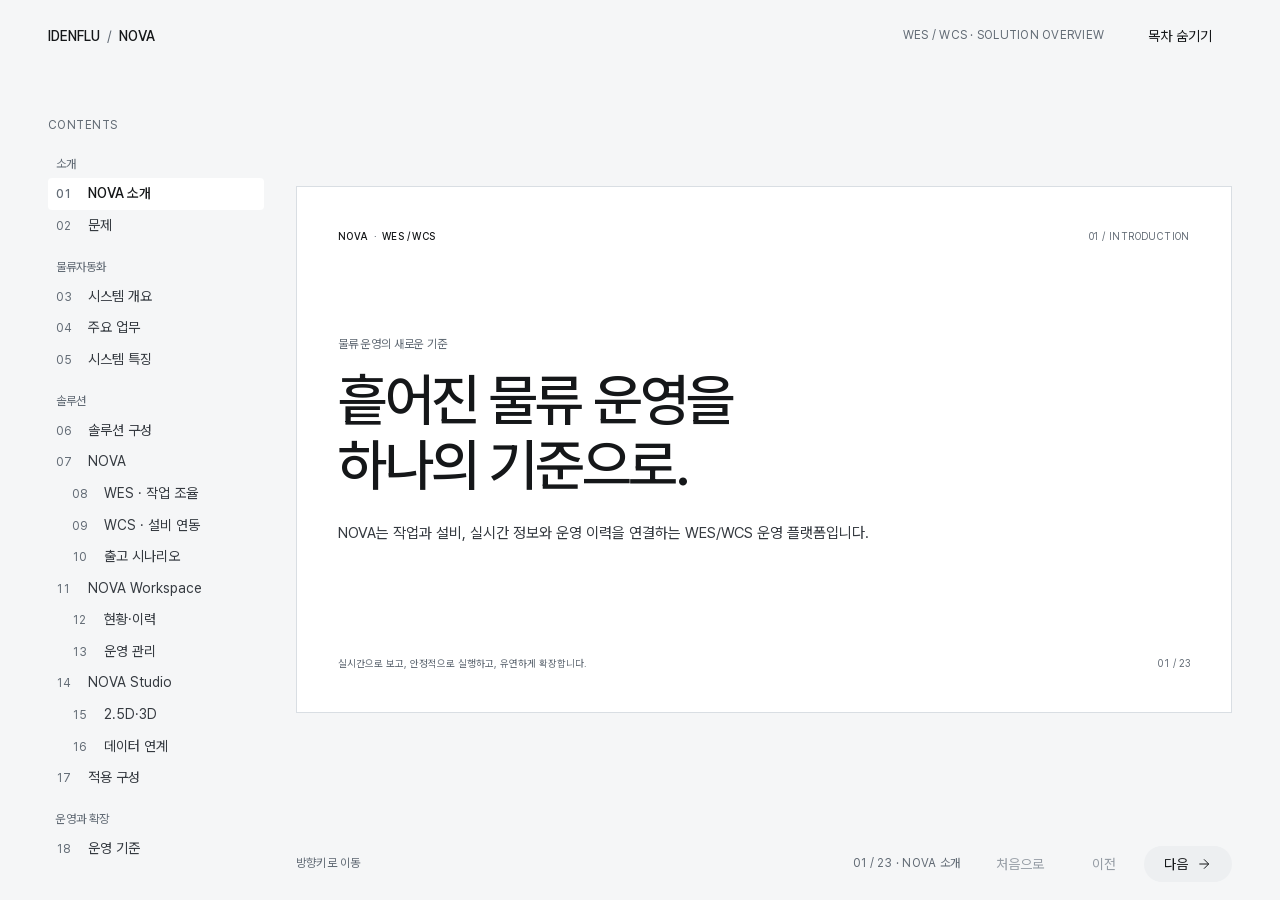
==== commit b937e05c: "feat(presentation): 제품별 상세 설명 초안을 추가한다 NOVA, Workspace, Studio의 기능과 화면을 구체적으로 설명할 공간을 확보한다.  - 제품별 상" ====
--- a/index.html
+++ b/index.html
@@ -8,6 +8,8 @@
   <link rel="stylesheet" href="design-system/font.css">
   <link rel="stylesheet" href="design-system/components.css">
   <link rel="stylesheet" href="presentation/presentation.css">
+  <link rel="stylesheet" href="presentation/diagrams.css">
+  <link rel="stylesheet" href="presentation/product-details.css">
   <script src="presentation/presentation.js" defer></script>
 </head>
 <body>
@@ -35,21 +37,29 @@
             <li class="slide-nav__group"><span class="slide-nav__group-title">솔루션</span><ol>
               <li><a class="slide-nav__link" href="#slide-6" data-slide-link="6"><span aria-hidden="true">06</span><span>솔루션 구성</span></a></li>
               <li><a class="slide-nav__link" href="#slide-7" data-slide-link="7"><span aria-hidden="true">07</span><span>NOVA</span></a><ol>
-                <li><a class="slide-nav__link slide-nav__link--nested" href="#slide-8" data-slide-link="8"><span aria-hidden="true">08</span><span>출고 시나리오</span></a></li>
+                <li><a class="slide-nav__link slide-nav__link--nested" href="#slide-8" data-slide-link="8"><span aria-hidden="true">08</span><span>WES · 작업 조율</span></a></li>
+                <li><a class="slide-nav__link slide-nav__link--nested" href="#slide-9" data-slide-link="9"><span aria-hidden="true">09</span><span>WCS · 설비 연동</span></a></li>
+                <li><a class="slide-nav__link slide-nav__link--nested" href="#slide-10" data-slide-link="10"><span aria-hidden="true">10</span><span>출고 시나리오</span></a></li>
               </ol></li>
-              <li><a class="slide-nav__link" href="#slide-9" data-slide-link="9"><span aria-hidden="true">09</span><span>NOVA Workspace</span></a></li>
-              <li><a class="slide-nav__link" href="#slide-10" data-slide-link="10"><span aria-hidden="true">10</span><span>NOVA Studio</span></a></li>
-              <li><a class="slide-nav__link" href="#slide-11" data-slide-link="11"><span aria-hidden="true">11</span><span>적용 구성</span></a></li>
+              <li><a class="slide-nav__link" href="#slide-11" data-slide-link="11"><span aria-hidden="true">11</span><span>NOVA Workspace</span></a><ol>
+                <li><a class="slide-nav__link slide-nav__link--nested" href="#slide-12" data-slide-link="12"><span aria-hidden="true">12</span><span>현황·이력</span></a></li>
+                <li><a class="slide-nav__link slide-nav__link--nested" href="#slide-13" data-slide-link="13"><span aria-hidden="true">13</span><span>운영 관리</span></a></li>
+              </ol></li>
+              <li><a class="slide-nav__link" href="#slide-14" data-slide-link="14"><span aria-hidden="true">14</span><span>NOVA Studio</span></a><ol>
+                <li><a class="slide-nav__link slide-nav__link--nested" href="#slide-15" data-slide-link="15"><span aria-hidden="true">15</span><span>2.5D·3D</span></a></li>
+                <li><a class="slide-nav__link slide-nav__link--nested" href="#slide-16" data-slide-link="16"><span aria-hidden="true">16</span><span>데이터 연계</span></a></li>
+              </ol></li>
+              <li><a class="slide-nav__link" href="#slide-17" data-slide-link="17"><span aria-hidden="true">17</span><span>적용 구성</span></a></li>
             </ol></li>
             <li class="slide-nav__group"><span class="slide-nav__group-title">운영과 확장</span><ol>
-              <li><a class="slide-nav__link" href="#slide-12" data-slide-link="12"><span aria-hidden="true">12</span><span>운영 기준</span></a></li>
-              <li><a class="slide-nav__link" href="#slide-13" data-slide-link="13"><span aria-hidden="true">13</span><span>확장 범위</span></a></li>
-              <li><a class="slide-nav__link" href="#slide-14" data-slide-link="14"><span aria-hidden="true">14</span><span>플랫폼 구조</span></a></li>
+              <li><a class="slide-nav__link" href="#slide-18" data-slide-link="18"><span aria-hidden="true">18</span><span>운영 기준</span></a></li>
+              <li><a class="slide-nav__link" href="#slide-19" data-slide-link="19"><span aria-hidden="true">19</span><span>확장 범위</span></a></li>
+              <li><a class="slide-nav__link" href="#slide-20" data-slide-link="20"><span aria-hidden="true">20</span><span>플랫폼 구조</span></a></li>
             </ol></li>
             <li class="slide-nav__group"><span class="slide-nav__group-title">도입</span><ol>
-              <li><a class="slide-nav__link" href="#slide-15" data-slide-link="15"><span aria-hidden="true">15</span><span>도입 방식</span></a></li>
-              <li><a class="slide-nav__link" href="#slide-16" data-slide-link="16"><span aria-hidden="true">16</span><span>도입사례</span></a></li>
-              <li><a class="slide-nav__link" href="#slide-17" data-slide-link="17"><span aria-hidden="true">17</span><span>다음 단계</span></a></li>
+              <li><a class="slide-nav__link" href="#slide-21" data-slide-link="21"><span aria-hidden="true">21</span><span>도입 방식</span></a></li>
+              <li><a class="slide-nav__link" href="#slide-22" data-slide-link="22"><span aria-hidden="true">22</span><span>도입사례</span></a></li>
+              <li><a class="slide-nav__link" href="#slide-23" data-slide-link="23"><span aria-hidden="true">23</span><span>다음 단계</span></a></li>
             </ol></li>
           </ol>
         </nav>
@@ -64,40 +74,40 @@
             <h1 class="cover-title" id="title-1">흩어진 물류 운영을<br>하나의 기준으로.</h1>
             <p class="cover-description">NOVA는 작업과 설비, 실시간 정보와 운영 이력을 연결하는 WES/WCS 운영 플랫폼입니다.</p>
           </div>
-          <div class="slide__bottom"><span>실시간으로 보고, 안정적으로 실행하고, 유연하게 확장합니다.</span><span class="slide__page">01 / 17</span></div>
+          <div class="slide__bottom"><span>실시간으로 보고, 안정적으로 실행하고, 유연하게 확장합니다.</span><span class="slide__page">01 / 23</span></div>
         </section>
 
         <section class="slide" id="slide-2" aria-labelledby="title-2" data-title="문제">
           <div class="slide__top"><span class="slide__eyebrow">THE CHALLENGE</span><span class="slide__section">02 / 문제</span></div>
           <div class="slide__content problem-layout">
-            <div class="problem-intro"><p class="slide__overline">분산된 정보, 늦어지는 판단</p><h2 class="slide-title" id="title-2">운영의 복잡함은<br>연결되지 않은<br>정보에서 시작됩니다.</h2><p class="slide-copy">각 시스템은 제 역할을 하지만, 현장의 판단은 그 사이에서 이뤄집니다.</p></div>
-            <div class="problem-list" aria-label="물류 운영의 주요 과제">
-              <article class="problem-item"><span class="problem-item__number">01</span><div><h3>상태는 여러 화면에</h3><p>작업과 설비 정보를 따로 확인하고 상황을 직접 취합합니다.</p></div></article>
-              <article class="problem-item"><span class="problem-item__number">02</span><div><h3>알림과 이력은 따로</h3><p>발생한 문제와 이후 조치를 한 흐름으로 파악하기 어렵습니다.</p></div></article>
-              <article class="problem-item"><span class="problem-item__number">03</span><div><h3>변경은 넓게 번지고</h3><p>업무와 설비가 얽혀 있으면 작은 변화도 여러 영역에 영향을 줍니다.</p></div></article>
-            </div>
-          </div>
-          <div class="slide__bottom"><span>작업 <span aria-hidden="true">/</span> 설비 <span aria-hidden="true">/</span> 알림 <span aria-hidden="true">/</span> 이력</span><span class="slide__page">02 / 17</span></div>
+            <div class="problem-intro"><p class="slide__overline">분산된 정보, 늦어지는 판단</p><h2 class="slide-title" id="title-2">운영의 복잡함은<br>연결되지 않은<br>정보에서 시작됩니다.</h2><p class="slide-copy">작업과 설비, 알람과 이력이 흩어져 있으면 운영자가 직접 정보를 취합해야 합니다.</p></div>
+            <figure class="explain-diagram fragmented-map" aria-label="작업·설비·알람·이력이 분산되어 운영자가 직접 취합하는 구조">
+              <div class="fragmented-map__sources">
+                <div><img class="diagram-icon" src="design-system/icons/file.svg" alt=""><span>작업</span><small>진행 상태</small></div>
+                <div><img class="diagram-icon" src="design-system/icons/grid.svg" alt=""><span>설비</span><small>가동 상태</small></div>
+                <div><img class="diagram-icon" src="design-system/icons/warning.svg" alt=""><span>알람</span><small>발생·복구</small></div>
+                <div><img class="diagram-icon" src="design-system/icons/clock.svg" alt=""><span>이력</span><small>조치 내역</small></div>
+              </div>
+              <div class="fragmented-map__connections" aria-hidden="true"><span></span><span></span><span></span><span></span></div>
+              <div class="fragmented-map__operator"><img class="diagram-icon" src="design-system/icons/person.svg" alt=""><span>운영자가 직접 취합</span></div>
+              <figcaption>흩어진 현황 · 끊긴 이력 · 넓어지는 변경 영향</figcaption>
+            </figure>
+          </div>
+          <div class="slide__bottom"><span>작업 <span aria-hidden="true">/</span> 설비 <span aria-hidden="true">/</span> 알림 <span aria-hidden="true">/</span> 이력</span><span class="slide__page">02 / 23</span></div>
         </section>
 
         <section class="slide slide--soft" id="slide-3" aria-labelledby="title-3" data-title="물류자동화 개요">
           <div class="slide__top"><span class="slide__eyebrow">LOGISTICS AUTOMATION / SYSTEM</span><span class="slide__section">03 / 시스템 개요</span></div>
-          <div class="slide__content stacked-content">
-            <div class="experience-layout">
-              <div><p class="slide__overline">업무와 현장을 연결하는 운영 체계</p><h2 class="slide-title" id="title-3">시스템과 설비를<br>하나의 흐름으로.</h2><p class="slide-copy">업무 시스템의 요청을 작업 실행과 설비 제어로 연결하고, 결과를 다시 운영에 반영합니다.</p></div>
-              <aside class="visual-slot visual-slot--on-soft" aria-label="시각자료 준비 영역: 물류자동화 연계 구조">
-                <span class="visual-slot__type">VISUAL PLACEHOLDER / 01</span>
-                <div><h3>시스템·설비 연계 구조</h3><p>업무 시스템, 실행·제어 계층, 자동화 설비의 연결</p></div>
-                <span class="visual-slot__note">시각자료 준비 영역</span>
-              </aside>
-            </div>
-            <div class="experience-grid" aria-label="물류자동화 구성">
-              <article><span>01 / 요청</span><h3>업무 시스템</h3><p>주문, 재고와 생산 정보</p></article>
-              <article><span>02 / 조율</span><h3>실행·제어</h3><p>작업 순서와 설비 명령</p></article>
-              <article><span>03 / 실행</span><h3>자동화 설비</h3><p>보관·이송·분류와 상태 전달</p></article>
-            </div>
-          </div>
-          <div class="slide__bottom"><span>실제 연계 대상과 구성은 현장 조건에 따라 달라집니다.</span><span class="slide__page">03 / 17</span></div>
+          <div class="slide__content diagram-content">
+            <div class="diagram-heading"><h2 class="slide-title" id="title-3">업무 요청에서 현장 실행까지</h2><p class="slide-copy">시스템의 요청을 작업과 설비 명령으로 연결하고, 실행 결과를 다시 운영에 반영합니다.</p></div>
+            <figure class="explain-diagram" aria-label="업무 시스템에서 실행·제어 계층을 거쳐 자동화 설비로 요청이 전달되고 결과가 돌아오는 구조">
+              <div class="diagram-flow diagram-flow--three">
+                <div class="diagram-node "><span class="diagram-node__kicker">주문 · 재고 · 생산</span><h3>업무 시스템</h3><p>ERP · WMS · MES</p></div><div class="diagram-link" aria-hidden="true"><span>요청</span><svg class="diagram-arrow" viewBox="0 0 40 20" fill="none" stroke="currentColor" stroke-width="1.25" stroke-linecap="butt" stroke-linejoin="miter" aria-hidden="true" focusable="false"><path d="M2 10h34m-6-6 6 6-6 6"/></svg></div><div class="diagram-node diagram-node--ink"><span class="diagram-node__kicker">작업과 실행을 연결</span><h3>실행·제어</h3><p>작업 조율 · 설비 연동</p></div><div class="diagram-link" aria-hidden="true"><span>명령</span><svg class="diagram-arrow" viewBox="0 0 40 20" fill="none" stroke="currentColor" stroke-width="1.25" stroke-linecap="butt" stroke-linejoin="miter" aria-hidden="true" focusable="false"><path d="M2 10h34m-6-6 6 6-6 6"/></svg></div><div class="diagram-node "><span class="diagram-node__kicker">보관 · 이송 · 분류</span><h3>자동화 설비</h3><p>ASRS · AGV/AMR · 컨베이어</p></div>
+              </div>
+              <div class="diagram-return"><span>진행 · 완료 · 알람을 다시 운영에 반영</span></div>
+            </figure>
+          </div>
+          <div class="slide__bottom"><span>실제 연계 대상과 구성은 현장 조건에 따라 달라집니다.</span><span class="slide__page">03 / 23</span></div>
         </section>
 
         <section class="slide" id="slide-4" aria-labelledby="title-4" data-title="물류자동화 주요 업무">
@@ -110,7 +120,7 @@
               <article class="problem-item"><span class="problem-item__number">03</span><div><h3>운영 현황과 이력</h3><p>작업과 설비 상태, 알람과 운영 이력을 확인합니다.</p></div></article>
             </div>
           </div>
-          <div class="slide__bottom"><span>작업 관리 <span aria-hidden="true">/</span> 설비 연동 <span aria-hidden="true">/</span> 현황과 이력</span><span class="slide__page">04 / 17</span></div>
+          <div class="slide__bottom"><span>작업 관리 <span aria-hidden="true">/</span> 설비 연동 <span aria-hidden="true">/</span> 현황과 이력</span><span class="slide__page">04 / 23</span></div>
         </section>
 
         <section class="slide slide--soft" id="slide-5" aria-labelledby="title-5" data-title="물류자동화 특징">
@@ -123,62 +133,84 @@
               <article class="value-item"><span class="value-item__index">03 / ADAPT</span><h3>현장 맞춤 확장</h3><p>업무 규칙과 설비 인터페이스를 확인해 필요한 구간부터 구성합니다.</p></article>
             </div>
           </div>
-          <div class="slide__bottom"><span>연결 <span aria-hidden="true">/</span> 가시성 <span aria-hidden="true">/</span> 확장</span><span class="slide__page">05 / 17</span></div>
+          <div class="slide__bottom"><span>연결 <span aria-hidden="true">/</span> 가시성 <span aria-hidden="true">/</span> 확장</span><span class="slide__page">05 / 23</span></div>
         </section>
 
         <section class="slide slide--soft" id="slide-6" aria-labelledby="title-6" data-title="솔루션 구성">
           <div class="slide__top"><span class="slide__eyebrow">NOVA / SOLUTIONS</span><span class="slide__section">06 / 솔루션 구성</span></div>
-          <div class="slide__content structure-layout">
-            <div><p class="slide__overline">제품별 역할</p><h2 class="slide-title" id="title-6">실행·제어부터<br>운영과 시각화까지</h2><p class="slide-copy">작업과 설비를 연결하는 NOVA를 중심으로 운영 화면과 현장 시각화를 구성합니다.</p></div>
-            <dl class="product-roles" aria-label="NOVA 솔루션별 역할">
-              <div><dt>NOVA <span>WES · WCS</span></dt><dd>작업 순서를 조율하고<br>설비 명령과 실행 결과를 연결합니다.</dd></div>
-              <div><dt>NOVA Workspace <span>운영 화면</span></dt><dd>현황과 이력을 조회하고<br>사용자·권한·운영 환경을 관리합니다.</dd></div>
-              <div><dt>NOVA Studio <span>현장 시각화</span></dt><dd>작업·설비·알람 정보를<br>2.5D·3D 현장 배치에 연결합니다.</dd></div>
-            </dl>
-          </div>
-          <div class="slide__bottom"><span>Workspace는 NOVA의 운영 화면이며, Studio는 NOVA 또는 기존 시스템과 연계합니다.</span><span class="slide__page">06 / 17</span></div>
+          <div class="slide__content diagram-content">
+            <div class="diagram-heading"><h2 class="slide-title" id="title-6">실행·운영·시각화의 연결</h2><p class="slide-copy">NOVA의 실행 데이터를 운영 화면과 현장 시각화에 연결합니다.</p></div>
+            <figure class="explain-diagram solution-map" aria-label="NOVA WES·WCS의 운영 데이터가 NOVA Workspace와 NOVA Studio로 연결되는 관계">
+              <div class="solution-map__views">
+                <div class="diagram-node "><span class="diagram-node__kicker">NOVA의 운영 화면</span><h3>NOVA Workspace</h3><p>현황 · 이력 · 사용자 · 설정</p></div><div class="diagram-node "><span class="diagram-node__kicker">현장 시각화</span><h3>NOVA Studio</h3><p>2.5D·3D 현장 배치 · 상태 · 알람</p></div>
+              </div>
+              <div class="diagram-branches" aria-hidden="true"><svg viewBox="0 0 800 48" preserveAspectRatio="none" fill="none" stroke="currentColor" stroke-width="1.25"><path d="M400 47V27H200V2M400 27H600V2" vector-effect="non-scaling-stroke"/><path d="m194 8 6-6 6 6m388 0 6-6 6 6" vector-effect="non-scaling-stroke"/></svg><span>운영 데이터</span></div>
+              <div class="solution-map__core"><h3>NOVA</h3><span>WES · 작업 조율</span><span>WCS · 설비 연동</span></div>
+            </figure>
+          </div>
+          <div class="slide__bottom"><span>Workspace는 NOVA의 운영 화면이며, Studio는 NOVA 또는 기존 시스템과 연계합니다.</span><span class="slide__page">06 / 23</span></div>
         </section>
 
         <section class="slide" id="slide-7" aria-labelledby="title-7" data-title="NOVA 실행·제어">
           <div class="slide__top"><span class="slide__eyebrow">NOVA / EXECUTION &amp; CONTROL</span><span class="slide__section">07 / NOVA 실행·제어</span></div>
-          <div class="slide__content stacked-content">
-            <div><p class="slide__overline">상위 시스템과 자동화 설비 사이</p><h2 class="slide-title" id="title-7">NOVA의 실행·제어</h2><p class="slide-copy">WES가 작업 순서를 조율하고, WCS가 설비 명령과 실행 상태를 연결합니다.</p></div>
-            <div class="product-columns" aria-label="WES와 WCS의 역할 비교">
-              <article><h3 class="product-column__title">WES <span>작업 실행·조율</span></h3><dl class="product-facts"><div><dt>주요 역할</dt><dd>요청을 작업으로 구성하고 우선순위와 현장 상태에 맞춰 실행 순서를 조정합니다.</dd></div><div><dt>전달 결과</dt><dd>실행 순서가 정해진 작업 지시</dd></div></dl></article>
-              <article><h3 class="product-column__title">WCS <span>설비 연동·제어</span></h3><dl class="product-facts"><div><dt>주요 역할</dt><dd>설비별 명령을 전달하고 진행·완료·알람을 수집하며 연결 상태를 확인합니다.</dd></div><div><dt>수집 결과</dt><dd>작업 진행·완료·알람</dd></div></dl></article>
-            </div>
-          </div>
-          <div class="slide__bottom"><span>연동 설비 예시: ASRS / AGV·AMR / 컨베이어 / 소터</span><span class="slide__page">07 / 17</span></div>
-        </section>
-
-        <section class="slide" id="slide-8" aria-labelledby="title-8" data-title="출고 시나리오 · 실행">
-          <div class="slide__top"><span class="slide__eyebrow">NOVA / EXAMPLE</span><span class="slide__section">08 / 출고 시나리오</span></div>
-          <div class="slide__content stacked-content">
-            <div class="flow-layout">
-              <div><p class="slide__overline">공통 예시 / 우선 출고 요청</p><h2 class="slide-title" id="title-8">우선 출고 요청의<br>실행 흐름</h2><p class="slide-copy">상위 시스템의 변경 요청을 작업 순서 조정과 설비 실행으로 연결합니다.</p></div>
-              <aside class="visual-slot visual-slot--compact" aria-label="시각자료 준비 영역: 출고 우선순위 변경 흐름도">
-                <span class="visual-slot__type">VISUAL PLACEHOLDER / 02</span>
-                <div><h3>출고 작업 실행 흐름도</h3><p>일반·우선 출고의 순서 조정과 실행 결과</p></div>
-                <span class="visual-slot__note">시각자료 준비 영역</span>
-              </aside>
-            </div>
-            <ol class="flow-grid" role="list" aria-label="출고 우선순위 변경 예시">
-              <li><span class="flow-grid__number">01 / WMS</span><h3>요청</h3><p>우선 출고 요청 전달</p></li>
-              <li><span class="flow-grid__number">02 / WES</span><h3>순서 조정</h3><p>상태를 반영해 대기 작업 재정렬</p></li>
-              <li><span class="flow-grid__number">03 / WCS</span><h3>설비 실행</h3><p>설비별 실행 명령 전달</p></li>
-              <li><span class="flow-grid__number">04 / 운영</span><h3>결과 확인</h3><p>진행·완료 상태를 수집해 반영</p></li>
-            </ol>
-          </div>
-          <div class="slide__bottom"><span>기능 이해를 위한 예시입니다. 작업 순서와 적용 규칙은 현장 조건에 따라 달라집니다.</span><span class="slide__page">08 / 17</span></div>
-        </section>
-
-        <section class="slide" id="slide-9" aria-labelledby="title-9" data-title="NOVA Workspace">
-          <div class="slide__top"><span class="slide__eyebrow">NOVA / WORKSPACE</span><span class="slide__section">09 / 브라우저 운영 화면</span></div>
+          <div class="slide__content diagram-content">
+            <div class="diagram-heading"><h2 class="slide-title" id="title-7">작업 순서를 설비 실행으로</h2><p class="slide-copy">WES가 실행할 작업을 조율하고, WCS가 설비별 명령 전달과 상태 수집을 맡습니다.</p></div>
+            <figure class="explain-diagram" aria-label="상위 시스템의 요청이 WES 작업 조율, WCS 명령 변환을 거쳐 설비에 전달되고 상태가 회수되는 흐름">
+              <div class="diagram-flow diagram-flow--four">
+                <div class="diagram-node "><span class="diagram-node__kicker">요청</span><h3>상위 시스템</h3><p>ERP · WMS · MES</p></div><div class="diagram-link" aria-hidden="true"><span>작업 요청</span><svg class="diagram-arrow" viewBox="0 0 40 20" fill="none" stroke="currentColor" stroke-width="1.25" stroke-linecap="butt" stroke-linejoin="miter" aria-hidden="true" focusable="false"><path d="M2 10h34m-6-6 6 6-6 6"/></svg></div><div class="diagram-node "><span class="diagram-node__kicker">NOVA / 실행</span><h3>WES</h3><p>작업 구성<br>우선순위 · 예외 관리</p></div><div class="diagram-link" aria-hidden="true"><span>작업 지시</span><svg class="diagram-arrow" viewBox="0 0 40 20" fill="none" stroke="currentColor" stroke-width="1.25" stroke-linecap="butt" stroke-linejoin="miter" aria-hidden="true" focusable="false"><path d="M2 10h34m-6-6 6 6-6 6"/></svg></div><div class="diagram-node "><span class="diagram-node__kicker">NOVA / 제어</span><h3>WCS</h3><p>명령 변환<br>상태 수집 · 연결 확인</p></div><div class="diagram-link" aria-hidden="true"><span>설비 명령</span><svg class="diagram-arrow" viewBox="0 0 40 20" fill="none" stroke="currentColor" stroke-width="1.25" stroke-linecap="butt" stroke-linejoin="miter" aria-hidden="true" focusable="false"><path d="M2 10h34m-6-6 6 6-6 6"/></svg></div><div class="diagram-node "><span class="diagram-node__kicker">현장</span><h3>설비</h3><p>지시 실행<br>진행 · 완료 · 알람</p></div>
+              </div>
+              <div class="diagram-return"><span>설비 상태 · 실행 결과를 회수해 다음 작업에 반영</span></div>
+            </figure>
+          </div>
+          <div class="slide__bottom"><span>연동 설비 예시: ASRS / AGV·AMR / 컨베이어 / 소터</span><span class="slide__page">07 / 23</span></div>
+        </section>
+
+        <section class="slide slide--detail" id="slide-8" aria-labelledby="title-8" data-title="NOVA · WES 상세" data-detail-product="NOVA">
+          <div class="slide__top"><span class="slide__eyebrow">NOVA / WES · DETAIL</span><span class="slide__section">08 / WES 상세</span></div>
+          <div class="slide__content product-detail-content">
+            <h2 class="slide-title" id="title-8">작업 구성과 실행 순서 관리</h2>
+            <div class="product-detail-layout"><div class="product-detail-list"><article><span>01</span><div><h3>작업 구성</h3><p>상위 요청을 현장에서 처리할 작업으로 나눕니다.</p></div></article><article><span>02</span><div><h3>순서 조정</h3><p>우선순위와 현장 상황에 맞춰 대기 작업을 정렬합니다.</p></div></article><article><span>03</span><div><h3>상태 관리</h3><p>진행·완료·예외를 확인해 후속 실행에 반영합니다.</p></div></article></div>
+            <figure class="explain-diagram detail-state-model" aria-label="작업 상태 개념: 대기에서 진행, 완료로 이어지며 예외는 운영 기준에 따라 확인">
+              <figcaption class="detail-figure-label">작업 상태의 개념</figcaption>
+              <ol class="detail-states"><li>대기</li><li>진행</li><li>완료</li></ol>
+              <div class="detail-exception"><img class="diagram-icon" src="design-system/icons/warning.svg" alt=""><div><h3>예외</h3><p>현장 기준에 따라 확인</p></div></div>
+            </figure></div>
+          </div>
+          <div class="slide__bottom"><span>상태와 전이 기준은 적용 업무에 맞춰 정합니다.</span><span class="slide__page">08 / 23</span></div>
+        </section>
+
+        <section class="slide slide--detail slide--soft" id="slide-9" aria-labelledby="title-9" data-title="NOVA · WCS 상세" data-detail-product="NOVA">
+          <div class="slide__top"><span class="slide__eyebrow">NOVA / WCS · DETAIL</span><span class="slide__section">09 / WCS 상세</span></div>
+          <div class="slide__content product-detail-content">
+            <h2 class="slide-title" id="title-9">설비 명령과 실행 결과 연결</h2>
+            <div class="product-detail-layout"><div class="product-detail-list"><article><span>01</span><div><h3>설비 연결</h3><p>장비별 통신 방식과 명령·상태 정보를 연결합니다.</p></div></article><article><span>02</span><div><h3>명령·결과 처리</h3><p>작업 지시를 변환하고 실행 상태를 수집합니다.</p></div></article><article><span>03</span><div><h3>연결 상태 확인</h3><p>통신 단절과 응답 지연을 확인합니다.</p></div></article></div>
+            <figure class="explain-diagram detail-exchange" aria-label="작업 지시는 WES에서 WCS를 거쳐 설비로, 상태와 결과는 설비에서 WCS를 거쳐 WES로 전달">
+              <div><p class="detail-figure-label">작업 지시</p><div class="detail-exchange-row"><span>WES</span><svg class="diagram-arrow" viewBox="0 0 40 20" fill="none" stroke="currentColor" stroke-width="1.25" stroke-linecap="butt" stroke-linejoin="miter" aria-hidden="true" focusable="false"><path d="M2 10h34m-6-6 6 6-6 6"/></svg><span>WCS</span><svg class="diagram-arrow" viewBox="0 0 40 20" fill="none" stroke="currentColor" stroke-width="1.25" stroke-linecap="butt" stroke-linejoin="miter" aria-hidden="true" focusable="false"><path d="M2 10h34m-6-6 6 6-6 6"/></svg><span>설비</span></div></div>
+              <div><p class="detail-figure-label">상태·결과</p><div class="detail-exchange-row"><span>설비</span><svg class="diagram-arrow" viewBox="0 0 40 20" fill="none" stroke="currentColor" stroke-width="1.25" stroke-linecap="butt" stroke-linejoin="miter" aria-hidden="true" focusable="false"><path d="M2 10h34m-6-6 6 6-6 6"/></svg><span>WCS</span><svg class="diagram-arrow" viewBox="0 0 40 20" fill="none" stroke="currentColor" stroke-width="1.25" stroke-linecap="butt" stroke-linejoin="miter" aria-hidden="true" focusable="false"><path d="M2 10h34m-6-6 6 6-6 6"/></svg><span>WES</span></div></div>
+            </figure></div>
+          </div>
+          <div class="slide__bottom"><span>제어 범위와 프로토콜은 설비 사양을 확인해 정합니다.</span><span class="slide__page">09 / 23</span></div>
+        </section>
+
+        <section class="slide" id="slide-10" aria-labelledby="title-10" data-title="출고 시나리오 · 실행">
+          <div class="slide__top"><span class="slide__eyebrow">NOVA / EXAMPLE</span><span class="slide__section">10 / 출고 시나리오</span></div>
+          <div class="slide__content diagram-content">
+            <div class="diagram-heading"><h2 class="slide-title" id="title-10">급한 출고 요청이 들어오면</h2><p class="slide-copy">우선순위와 현장 상태를 반영해 대기 작업의 실행 순서를 조정합니다.</p></div>
+            <figure class="explain-diagram priority-diagram" aria-label="변경 전에는 일반 출고가 첫 번째, 우선 출고가 두 번째이며 조정 후에는 우선 출고가 먼저 배치되는 예시">
+              <div class="priority-diagram__comparison"><div class="queue-state"><p class="diagram-label">변경 전</p><ol class="job-queue" aria-label="변경 전 대기 작업 순서"><li class="queue-job"><span class="queue-job__rank">01</span><div><h3>일반 출고</h3><p>먼저 대기한 작업</p></div></li><li class="queue-job queue-job--priority"><span class="queue-job__rank">02</span><div><h3>우선 출고</h3><p>변경된 우선순위</p></div></li></ol></div><div class="diagram-link" aria-hidden="true"><span>순서 조정</span><svg class="diagram-arrow" viewBox="0 0 40 20" fill="none" stroke="currentColor" stroke-width="1.25" stroke-linecap="butt" stroke-linejoin="miter" aria-hidden="true" focusable="false"><path d="M2 10h34m-6-6 6 6-6 6"/></svg></div><div class="queue-state"><p class="diagram-label">조정 후</p><ol class="job-queue" aria-label="조정 후 대기 작업 순서"><li class="queue-job queue-job--priority"><span class="queue-job__rank">01</span><div><h3>우선 출고</h3><p>변경된 우선순위</p></div></li><li class="queue-job"><span class="queue-job__rank">02</span><div><h3>일반 출고</h3><p>먼저 대기한 작업</p></div></li></ol></div></div>
+              <div class="scenario-chain" aria-label="출고 실행의 네 단계"><span>WMS 요청</span><svg class="diagram-arrow" viewBox="0 0 40 20" fill="none" stroke="currentColor" stroke-width="1.25" stroke-linecap="butt" stroke-linejoin="miter" aria-hidden="true" focusable="false"><path d="M2 10h34m-6-6 6 6-6 6"/></svg><span>WES 순서 조정</span><svg class="diagram-arrow" viewBox="0 0 40 20" fill="none" stroke="currentColor" stroke-width="1.25" stroke-linecap="butt" stroke-linejoin="miter" aria-hidden="true" focusable="false"><path d="M2 10h34m-6-6 6 6-6 6"/></svg><span>WCS 실행</span><svg class="diagram-arrow" viewBox="0 0 40 20" fill="none" stroke="currentColor" stroke-width="1.25" stroke-linecap="butt" stroke-linejoin="miter" aria-hidden="true" focusable="false"><path d="M2 10h34m-6-6 6 6-6 6"/></svg><span>진행·결과 확인</span></div>
+            </figure>
+          </div>
+          <div class="slide__bottom"><span>기능 이해를 위한 예시입니다. 작업 순서와 적용 규칙은 현장 조건에 따라 달라집니다.</span><span class="slide__page">10 / 23</span></div>
+        </section>
+
+        <section class="slide" id="slide-11" aria-labelledby="title-11" data-title="NOVA Workspace">
+          <div class="slide__top"><span class="slide__eyebrow">NOVA / WORKSPACE</span><span class="slide__section">11 / 브라우저 운영 화면</span></div>
           <div class="slide__content stacked-content">
             <div class="experience-layout">
-              <div><p class="slide__overline">같은 출고 작업 / 운영 확인</p><h2 class="slide-title" id="title-9">출고 작업의 진행과<br>결과를 확인합니다</h2><p class="slide-copy">NOVA Workspace에서 출고 작업의 진행과 설비 상태, 알람·이력을 확인하고 운영 환경을 관리합니다.</p></div>
+              <div><p class="slide__overline">같은 출고 작업 / 운영 확인</p><h2 class="slide-title" id="title-11">출고 작업의 진행과<br>결과를 확인합니다</h2><p class="slide-copy">NOVA Workspace에서 출고 작업의 진행과 설비 상태, 알람·이력을 확인하고 운영 환경을 관리합니다.</p></div>
               <aside class="visual-slot" aria-label="시각자료 준비 영역: NOVA Workspace 운영 화면">
-                <span class="visual-slot__type">VISUAL PLACEHOLDER / 03</span>
+                <span class="visual-slot__type">VISUAL PLACEHOLDER / 01</span>
                 <div><h3>출고 작업 현황 화면</h3><p>운영 요약·작업 상태와 알람·이력 조회</p></div>
                 <span class="visual-slot__note">시각자료 준비 영역</span>
               </aside>
@@ -189,14 +221,32 @@
               <article><span>03 / 관리</span><h3>운영 환경</h3><p>사용자·권한·설정·스케줄 관리</p></article>
             </div>
           </div>
-          <div class="slide__bottom"><span>화면 구성과 표시 항목은 적용 범위에 따라 달라질 수 있습니다.</span><span class="slide__page">09 / 17</span></div>
-        </section>
-
-        <section class="slide slide--soft" id="slide-10" aria-labelledby="title-10" data-title="NOVA Studio">
-          <div class="slide__top"><span class="slide__eyebrow">NOVA / STUDIO</span><span class="slide__section">10 / 시각화·모니터링</span></div>
+          <div class="slide__bottom"><span>화면 구성과 표시 항목은 적용 범위에 따라 달라질 수 있습니다.</span><span class="slide__page">11 / 23</span></div>
+        </section>
+
+        <section class="slide slide--detail slide--soft" id="slide-12" aria-labelledby="title-12" data-title="Workspace · 현황·이력 상세" data-detail-product="Workspace">
+          <div class="slide__top"><span class="slide__eyebrow">NOVA WORKSPACE / OPERATIONS · DETAIL</span><span class="slide__section">12 / 현황·이력 상세</span></div>
+          <div class="slide__content product-detail-content">
+            <h2 class="slide-title" id="title-12">작업 현황과 이력을 한곳에서</h2>
+            <div class="product-detail-layout"><div class="product-detail-list"><article><span>01</span><div><h3>운영 요약</h3><p>주요 지표와 처리 추이로 현황을 살펴봅니다.</p></div></article><article><span>02</span><div><h3>작업·설비 조회</h3><p>작업 진행과 설비 사용 현황을 확인합니다.</p></div></article><article><span>03</span><div><h3>알람·이력 조회</h3><p>발생 시각과 이상 내용, 복구 상태를 확인합니다.</p></div></article></div><aside class="visual-slot product-detail-slot" aria-label="시각자료 준비 영역: 현황·이력 화면"><span class="visual-slot__type">VISUAL PLACEHOLDER / 02</span><div><h3>현황·이력 화면</h3><p>작업 진행, 설비 현황과 알람 목록을 설명할 화면</p></div><span class="visual-slot__note">실제 화면 준비 영역</span></aside></div>
+          </div>
+          <div class="slide__bottom"><span>표시 항목은 적용 업무와 데이터 연계 범위에 맞춰 정합니다.</span><span class="slide__page">12 / 23</span></div>
+        </section>
+
+        <section class="slide slide--detail" id="slide-13" aria-labelledby="title-13" data-title="Workspace · 운영 관리 상세" data-detail-product="Workspace">
+          <div class="slide__top"><span class="slide__eyebrow">NOVA WORKSPACE / ADMINISTRATION · DETAIL</span><span class="slide__section">13 / 운영 관리 상세</span></div>
+          <div class="slide__content product-detail-content">
+            <h2 class="slide-title" id="title-13">사용자와 운영 환경 관리</h2>
+            <div class="product-detail-layout"><div class="product-detail-list"><article><span>01</span><div><h3>사용자·역할</h3><p>업무별 권한과 접근할 메뉴를 설정합니다.</p></div></article><article><span>02</span><div><h3>설정·스케줄</h3><p>환경 설정과 정기 작업의 일정을 관리합니다.</p></div></article><article><span>03</span><div><h3>운영 점검</h3><p>일일 집계와 서버 상태를 확인합니다.</p></div></article></div><aside class="visual-slot product-detail-slot" aria-label="시각자료 준비 영역: 권한·운영 설정 화면"><span class="visual-slot__type">VISUAL PLACEHOLDER / 03</span><div><h3>권한·운영 설정 화면</h3><p>사용자·역할 또는 설정·스케줄 화면의 주요 항목</p></div><span class="visual-slot__note">실제 화면 준비 영역</span></aside></div>
+          </div>
+          <div class="slide__bottom"><span>메뉴와 권한의 구성은 담당 업무에 맞춰 정합니다.</span><span class="slide__page">13 / 23</span></div>
+        </section>
+
+        <section class="slide slide--soft" id="slide-14" aria-labelledby="title-14" data-title="NOVA Studio">
+          <div class="slide__top"><span class="slide__eyebrow">NOVA / STUDIO</span><span class="slide__section">14 / 시각화·모니터링</span></div>
           <div class="slide__content stacked-content">
             <div class="experience-layout">
-              <div><p class="slide__overline">같은 출고 작업 / 현장 파악</p><h2 class="slide-title" id="title-10">출고 구간과 이상 위치를<br>현장 배치에서 확인합니다</h2><p class="slide-copy">출고 구간의 작업과 설비 상태를 2.5D·3D 배치에서 확인합니다. 알람이 발생하면 해당 위치를 함께 살펴봅니다.</p></div>
+              <div><p class="slide__overline">같은 출고 작업 / 현장 파악</p><h2 class="slide-title" id="title-14">출고 구간과 이상 위치를<br>현장 배치에서 확인합니다</h2><p class="slide-copy">출고 구간의 작업과 설비 상태를 2.5D·3D 배치에서 확인합니다. 알람이 발생하면 해당 위치를 함께 살펴봅니다.</p></div>
               <aside class="visual-slot visual-slot--on-soft" aria-label="시각자료 준비 영역: NOVA Studio 현장 시각화">
                 <span class="visual-slot__type">VISUAL PLACEHOLDER / 04</span>
                 <div><h3>출고 구간 현장 배치</h3><p>같은 출고 구간의 설비 상태와 알람 위치</p></div>
@@ -209,81 +259,119 @@
               <article><span>03 / 알람</span><h3>이상 위치</h3><p>문제 설비와 주변 구간 확인</p></article>
             </div>
           </div>
-          <div class="slide__bottom"><span>표현 방식과 외부 연계 범위는 현장 자료와 인터페이스에 따라 달라집니다.</span><span class="slide__page">10 / 17</span></div>
-        </section>
-
-        <section class="slide slide--soft" id="slide-11" aria-labelledby="title-11" data-title="솔루션 적용 구성">
-          <div class="slide__top"><span class="slide__eyebrow">NOVA / CONFIGURATION</span><span class="slide__section">11 / 적용 구성</span></div>
-          <div class="slide__content stacked-content">
-            <div><p class="slide__overline">현재 시스템과 필요한 범위에 맞춰 선택</p><h2 class="slide-title" id="title-11">현장에 맞춘 적용 구성</h2><p class="slide-copy">실행·제어와 운영 화면을 함께 구성하거나, 기존 시스템의 데이터를 Studio에 연결할 수 있습니다.</p></div>
-            <div class="product-columns" aria-label="솔루션 적용 구성 비교">
-              <article><h3 class="product-column__title">NOVA 통합 <span>실행·제어 + 운영 화면 + 현장 시각화</span></h3><dl class="product-facts"><div><dt>구성</dt><dd>NOVA WES·WCS, Workspace와 Studio를 함께 구성합니다.</dd></div><div><dt>연계 준비</dt><dd>상위 시스템과 설비의 인터페이스, 업무 규칙을 확인합니다.</dd></div></dl></article>
-              <article><h3 class="product-column__title">기존 시스템 연계 <span>기존 운영 시스템 + Studio</span></h3><dl class="product-facts"><div><dt>구성</dt><dd>현장 뷰어를 제공하거나 작업·설비·알람 패널까지 구성합니다.</dd></div><div><dt>연계 준비</dt><dd>기존 데이터와 API, 화면 연계의 구현 담당 범위를 정합니다.</dd></div></dl></article>
-            </div>
-          </div>
-          <div class="slide__bottom"><span>현장 배치 자료와 데이터 제공 방식에 따라 구성·연계 범위를 협의합니다.</span><span class="slide__page">11 / 17</span></div>
-        </section>
-
-        <section class="slide" id="slide-12" aria-labelledby="title-12" data-title="예외 대응과 운영 점검">
-          <div class="slide__top"><span class="slide__eyebrow">OPERATIONS / EXCEPTIONS</span><span class="slide__section">12 / 운영 기준</span></div>
+          <div class="slide__bottom"><span>표현 방식과 외부 연계 범위는 현장 자료와 인터페이스에 따라 달라집니다.</span><span class="slide__page">14 / 23</span></div>
+        </section>
+
+        <section class="slide slide--detail" id="slide-15" aria-labelledby="title-15" data-title="Studio · 2.5D·3D 상세" data-detail-product="Studio">
+          <div class="slide__top"><span class="slide__eyebrow">NOVA STUDIO / VIEWS · DETAIL</span><span class="slide__section">15 / 2.5D·3D 상세</span></div>
+          <div class="slide__content product-detail-content">
+            <h2 class="slide-title" id="title-15">확인할 정보에 맞춘 2.5D·3D</h2>
+            <div class="product-detail-comparison">
+              <article><h3 class="detail-comparison-title">2.5D <span>전체 흐름</span></h3><aside class="visual-slot product-detail-slot" aria-label="시각자료 준비 영역: 2.5D 라인·구역 배치"><span class="visual-slot__type">VISUAL PLACEHOLDER / 05</span><div><h3>2.5D 라인·구역 배치</h3><p>여러 구역의 작업 진행과 대기·이상을 비교할 화면</p></div><span class="visual-slot__note">실제 화면 준비 영역</span></aside><p class="detail-comparison-copy">컨베이어·분류 라인의 전체 배치와 구역 간 흐름을 살펴봅니다.</p></article>
+              <article><h3 class="detail-comparison-title">3D <span>높이와 공간</span></h3><aside class="visual-slot product-detail-slot" aria-label="시각자료 준비 영역: 3D 설비·공간 배치"><span class="visual-slot__type">VISUAL PLACEHOLDER / 06</span><div><h3>3D 설비·공간 배치</h3><p>다단 랙과 높이가 다른 이송 설비를 살펴볼 화면</p></div><span class="visual-slot__note">실제 화면 준비 영역</span></aside><p class="detail-comparison-copy">설비의 높이와 주변 연결 관계, 이상 위치를 함께 파악합니다.</p></article>
+            </div>
+          </div>
+          <div class="slide__bottom"><span>두 표현 모두 작업·설비·알람 정보를 현장 배치에 연결합니다.</span><span class="slide__page">15 / 23</span></div>
+        </section>
+
+        <section class="slide slide--detail slide--soft" id="slide-16" aria-labelledby="title-16" data-title="Studio · 데이터 연계 상세" data-detail-product="Studio">
+          <div class="slide__top"><span class="slide__eyebrow">NOVA STUDIO / DATA · DETAIL</span><span class="slide__section">16 / 데이터 연계 상세</span></div>
+          <div class="slide__content product-detail-content">
+            <h2 class="slide-title" id="title-16">운영 데이터와 현장 위치 연결</h2>
+            <div class="product-detail-layout"><div class="product-detail-list"><article><span>01</span><div><h3>운영 정보</h3><p>작업 진행, 설비 상태와 알람을 연계합니다.</p></div></article><article><span>02</span><div><h3>설비 위치 연결</h3><p>설비 식별 정보와 상태 값을 현장 위치에 맞춥니다.</p></div></article><article><span>03</span><div><h3>연계 조건</h3><p>데이터 제공 방식, 갱신 기준과 구현 담당을 정합니다.</p></div></article></div>
+            <figure class="explain-diagram detail-data-map" aria-label="NOVA 또는 기존 시스템의 운영 데이터를 설비 식별 정보와 맞춰 Studio 현장 배치에 표시">
+              <div class="detail-data-map__source"><h3>NOVA / 기존 시스템</h3><p>WMS · WCS · MES 등</p></div>
+              <div class="detail-data-map__link"><svg class="diagram-arrow" viewBox="0 0 40 20" fill="none" stroke="currentColor" stroke-width="1.25" stroke-linecap="butt" stroke-linejoin="miter" aria-hidden="true" focusable="false"><path d="M2 10h34m-6-6 6 6-6 6"/></svg><span>운영 데이터 · API</span></div>
+              <div class="detail-data-map__target"><span>설비 식별 정보 · 상태 값</span><h3>Studio</h3><p>2.5D·3D 현장 배치</p></div>
+            </figure></div>
+          </div>
+          <div class="slide__bottom"><span>표시할 구간과 데이터 제공 가능 범위를 먼저 확인합니다.</span><span class="slide__page">16 / 23</span></div>
+        </section>
+
+        <section class="slide slide--soft" id="slide-17" aria-labelledby="title-17" data-title="솔루션 적용 구성">
+          <div class="slide__top"><span class="slide__eyebrow">NOVA / CONFIGURATION</span><span class="slide__section">17 / 적용 구성</span></div>
+          <div class="slide__content diagram-content">
+            <div class="diagram-heading"><h2 class="slide-title" id="title-17">현재 시스템에 맞춘 적용 구성</h2><p class="slide-copy">NOVA 통합 또는 기존 시스템과의 Studio 연계를 선택합니다.</p></div>
+            <figure class="explain-diagram configuration-map" aria-label="NOVA 통합 구성과 기존 운영 시스템에 Studio를 연결하는 구성의 비교">
+              <div class="configuration-map__option"><h3 class="diagram-option-title">01 <span>NOVA 통합</span></h3>
+                <div class="configuration-map__screens"><span>Workspace</span><span>Studio</span></div>
+                <div class="diagram-branches" aria-hidden="true"><svg viewBox="0 0 800 48" preserveAspectRatio="none" fill="none" stroke="currentColor" stroke-width="1.25"><path d="M400 47V27H200V2M400 27H600V2" vector-effect="non-scaling-stroke"/><path d="m194 8 6-6 6 6m388 0 6-6 6 6" vector-effect="non-scaling-stroke"/></svg><span>운영 데이터</span></div>
+                <div class="configuration-map__base configuration-map__base--ink"><strong>NOVA</strong><span>WES · WCS</span></div>
+              </div>
+              <div class="configuration-map__option"><h3 class="diagram-option-title">02 <span>기존 시스템 연계</span></h3>
+                <div class="configuration-map__screens configuration-map__screens--single"><span>Studio <small>현장 뷰어 · 운영 패널</small></span></div>
+                <div class="diagram-up-link" aria-hidden="true"><svg class="diagram-arrow" viewBox="0 0 40 20" fill="none" stroke="currentColor" stroke-width="1.25" stroke-linecap="butt" stroke-linejoin="miter" aria-hidden="true" focusable="false"><path d="M2 10h34m-6-6 6 6-6 6"/></svg><span>운영 데이터 · API</span></div>
+                <div class="configuration-map__base"><strong>기존 운영 시스템</strong><span>WMS · WCS · MES 등</span></div>
+              </div>
+            </figure>
+          </div>
+          <div class="slide__bottom"><span>현장 배치 자료와 데이터 제공 방식에 따라 구성·연계 범위를 협의합니다.</span><span class="slide__page">17 / 23</span></div>
+        </section>
+
+        <section class="slide" id="slide-18" aria-labelledby="title-18" data-title="예외 대응과 운영 점검">
+          <div class="slide__top"><span class="slide__eyebrow">OPERATIONS / EXCEPTIONS</span><span class="slide__section">18 / 운영 기준</span></div>
           <div class="slide__content problem-layout">
-            <div><p class="slide__overline">운영 중 확인할 정보와 대응 절차</p><h2 class="slide-title" id="title-12">예외 대응과<br>운영 점검 기준</h2><p class="slide-copy">작업·설비 상태와 이력을 바탕으로 운영자가 확인할 항목과 대응 절차를 정합니다.</p></div>
+            <div><p class="slide__overline">운영 중 확인할 정보와 대응 절차</p><h2 class="slide-title" id="title-18">예외 대응과<br>운영 점검 기준</h2><p class="slide-copy">작업·설비 상태와 이력을 바탕으로 운영자가 확인할 항목과 대응 절차를 정합니다.</p></div>
             <div class="problem-list" aria-label="운영 기준 검토 항목">
               <article class="problem-item"><span class="problem-item__number">01</span><div><h3>무엇을 확인할지</h3><p>작업 예외, 설비 알람, 통신 단절·응답 지연의 확인 기준을 정합니다.</p></div></article>
               <article class="problem-item"><span class="problem-item__number">02</span><div><h3>누가 대응할지</h3><p>사용자 역할과 권한에 맞춰 확인 업무와 대응 담당을 정리합니다.</p></div></article>
               <article class="problem-item"><span class="problem-item__number">03</span><div><h3>무엇을 개선할지</h3><p>운영 이력과 점검 결과를 바탕으로 설정과 업무 규칙의 개선 범위를 검토합니다.</p></div></article>
             </div>
           </div>
-          <div class="slide__bottom"><span>예외 대응과 유지보수의 범위·담당·지원 조건은 도입 시 협의합니다.</span><span class="slide__page">12 / 17</span></div>
-        </section>
-
-        <section class="slide slide--soft" id="slide-13" aria-labelledby="title-13" data-title="업무·설비·화면 확장">
-          <div class="slide__top"><span class="slide__eyebrow">OPERATIONS / EXPANSION</span><span class="slide__section">13 / 확장 범위</span></div>
+          <div class="slide__bottom"><span>예외 대응과 유지보수의 범위·담당·지원 조건은 도입 시 협의합니다.</span><span class="slide__page">18 / 23</span></div>
+        </section>
+
+        <section class="slide slide--soft" id="slide-19" aria-labelledby="title-19" data-title="업무·설비·화면 확장">
+          <div class="slide__top"><span class="slide__eyebrow">OPERATIONS / EXPANSION</span><span class="slide__section">19 / 확장 범위</span></div>
           <div class="slide__content stacked-content">
-            <div><p class="slide__overline">적용 결과를 확인한 뒤 다음 공정으로</p><h2 class="slide-title" id="title-13">업무·설비·화면의<br>확장 범위를 정합니다</h2><p class="slide-copy">추가할 공정의 업무 규칙과 인터페이스를 확인하고, 기존 운영에 미치는 영향을 함께 검토합니다.</p></div>
+            <div><p class="slide__overline">적용 결과를 확인한 뒤 다음 공정으로</p><h2 class="slide-title" id="title-19">업무·설비·화면의<br>확장 범위를 정합니다</h2><p class="slide-copy">추가할 공정의 업무 규칙과 인터페이스를 확인하고, 기존 운영에 미치는 영향을 함께 검토합니다.</p></div>
             <div class="value-grid" aria-label="확장 시 검토할 항목">
               <article class="value-item"><span class="value-item__index">01 / 업무</span><h3>작업과 실행 규칙</h3><p>신규 업무의 작업 구성, 우선순위와 예외 처리 기준을 정합니다.</p></article>
               <article class="value-item"><span class="value-item__index">02 / 설비</span><h3>연동 인터페이스</h3><p>추가 설비의 명령과 상태 데이터, 연결 방식을 확인합니다.</p></article>
               <article class="value-item"><span class="value-item__index">03 / 화면</span><h3>운영 정보와 현장 배치</h3><p>표시할 구역과 설비, 지표·알람을 데이터에 맞춰 구성합니다.</p></article>
             </div>
           </div>
-          <div class="slide__bottom"><span>기존 구성의 활용 범위와 변경 영향을 확인한 뒤 적용 순서와 범위를 협의합니다.</span><span class="slide__page">13 / 17</span></div>
-        </section>
-
-        <section class="slide" id="slide-14" aria-labelledby="title-14" data-title="NOVA 플랫폼 구조">
-          <div class="slide__top"><span class="slide__eyebrow">NOVA / STRUCTURE</span><span class="slide__section">14 / 플랫폼 구조</span></div>
-          <div class="slide__content structure-layout">
-            <div><p class="slide__overline">기술 구성 / 공통 기반과 역할 분리</p><h2 class="slide-title" id="title-14">공통 기반과<br>현장별 확장 구조</h2><p class="slide-copy">Platform은 권한·감사·알림 등 공통 기능을, Operation은 업무를, Agent는 설비 연동을, Orchestration은 실행 흐름을 맡습니다.</p></div>
-            <aside class="visual-slot" aria-label="시각자료 준비 영역: 플랫폼 구조도">
-              <span class="visual-slot__type">VISUAL PLACEHOLDER / 05</span>
-              <div><h3>플랫폼 구조도</h3><p>Platform · Operation · Agent · Orchestration의 역할과 연결 관계</p></div>
-              <span class="visual-slot__note">시각자료 준비 영역</span>
-            </aside>
-          </div>
-          <div class="slide__bottom"><span>하나의 플랫폼, 명확한 책임</span><span class="slide__page">14 / 17</span></div>
-        </section>
-
-        <section class="slide" id="slide-15" aria-labelledby="title-15" data-title="단계적 도입 방식">
-          <div class="slide__top"><span class="slide__eyebrow">THE ADOPTION</span><span class="slide__section">15 / 도입 방식</span></div>
-          <div class="slide__content adoption-layout">
-            <div><p class="slide__overline">작게 시작하고, 검증하며 확장</p><h2 class="slide-title" id="title-15">현장에 맞는<br>범위부터<br>시작합니다.</h2><p class="slide-copy">기존 시스템과 설비를 살펴보고, 필요한 구간을 먼저 정의합니다.</p></div>
-            <ol class="adoption-steps" role="list" aria-label="도입 단계">
-              <li><span>01</span><div><h3>현장 진단</h3><p>운영 흐름과 연동 대상을 확인합니다.</p></div></li>
-              <li><span>02</span><div><h3>파일럿 범위 정의</h3><p>우선 적용할 업무와 설비를 정합니다.</p></div></li>
-              <li><span>03</span><div><h3>운영 검증</h3><p>현장 요구사항과 운영 절차를 확인합니다.</p></div></li>
-              <li><span>04</span><div><h3>단계적 확장</h3><p>검증된 범위에서 업무와 설비를 확장합니다.</p></div></li>
-            </ol>
-          </div>
-          <div class="slide__bottom"><span>현장 진단 <span aria-hidden="true">→</span> 파일럿 <span aria-hidden="true">→</span> 검증 <span aria-hidden="true">→</span> 확장</span><span class="slide__page">15 / 17</span></div>
-        </section>
-
-        <section class="slide slide--soft" id="slide-16" aria-labelledby="title-16" data-title="도입사례">
-          <div class="slide__top"><span class="slide__eyebrow">THE ADOPTION / CASE STUDY</span><span class="slide__section">16 / 도입사례</span></div>
+          <div class="slide__bottom"><span>기존 구성의 활용 범위와 변경 영향을 확인한 뒤 적용 순서와 범위를 협의합니다.</span><span class="slide__page">19 / 23</span></div>
+        </section>
+
+        <section class="slide" id="slide-20" aria-labelledby="title-20" data-title="NOVA 플랫폼 구조">
+          <div class="slide__top"><span class="slide__eyebrow">NOVA / STRUCTURE</span><span class="slide__section">20 / 플랫폼 구조</span></div>
+          <div class="slide__content diagram-content">
+            <div class="diagram-heading"><h2 class="slide-title" id="title-20">공통 기반과 현장별 확장</h2><p class="slide-copy">업무, 실행 흐름과 설비 연동의 역할을 나누고 공통 운영 기능을 함께 사용합니다.</p></div>
+            <figure class="explain-diagram platform-map" aria-label="Operation, Orchestration, Agent가 공통 Platform 위에서 업무와 실행 흐름, 설비 연동을 나누어 맡는 구조">
+              <div class="platform-map__modules">
+                <div class="diagram-node "><span class="diagram-node__kicker">업무</span><h3>Operation</h3><p>업무 규칙 · 작업 관리</p></div><div class="diagram-node "><span class="diagram-node__kicker">흐름</span><h3>Orchestration</h3><p>실행 순서 · 예외 흐름</p></div><div class="diagram-node "><span class="diagram-node__kicker">설비</span><h3>Agent</h3><p>설비 인터페이스 · 상태 수집</p></div>
+              </div>
+              <div class="platform-map__supports" aria-hidden="true"><span></span><span></span><span></span></div>
+              <div class="platform-map__foundation"><h3>Platform</h3><p>권한 · 감사 · 알림 · 설정 · 스케줄</p><span>공통 운영 기반</span></div>
+            </figure>
+          </div>
+          <div class="slide__bottom"><span>하나의 플랫폼, 명확한 책임</span><span class="slide__page">20 / 23</span></div>
+        </section>
+
+        <section class="slide" id="slide-21" aria-labelledby="title-21" data-title="단계적 도입 방식">
+          <div class="slide__top"><span class="slide__eyebrow">THE ADOPTION</span><span class="slide__section">21 / 도입 방식</span></div>
+          <div class="slide__content diagram-content">
+            <div class="diagram-heading"><h2 class="slide-title" id="title-21">작게 시작하고, 검증하며 확장</h2><p class="slide-copy">기존 시스템과 설비를 살펴보고, 필요한 구간부터 적용 범위를 정합니다.</p></div>
+            <figure class="explain-diagram" aria-label="현장 진단, 파일럿 범위 정의, 운영 검증, 단계적 확장으로 이어지는 도입 로드맵">
+              <ol class="adoption-roadmap">
+                <li><span class="adoption-roadmap__number">01</span><h3>현장 진단</h3><p>현재 업무 흐름과<br>연동 대상 확인</p></li>
+                <li><span class="adoption-roadmap__number">02</span><h3>파일럿 정의</h3><p>우선 적용할<br>업무와 설비 선정</p></li>
+                <li><span class="adoption-roadmap__number">03</span><h3>운영 검증</h3><p>정상·예외 작업과<br>운영 절차 확인</p></li>
+                <li><span class="adoption-roadmap__number">04</span><h3>단계적 확장</h3><p>검증 결과를 바탕으로<br>다음 공정에 적용</p></li>
+              </ol>
+            </figure>
+          </div>
+          <div class="slide__bottom"><span>현장 진단 <span aria-hidden="true">→</span> 파일럿 <span aria-hidden="true">→</span> 검증 <span aria-hidden="true">→</span> 확장</span><span class="slide__page">21 / 23</span></div>
+        </section>
+
+        <section class="slide slide--soft" id="slide-22" aria-labelledby="title-22" data-title="도입사례">
+          <div class="slide__top"><span class="slide__eyebrow">THE ADOPTION / CASE STUDY</span><span class="slide__section">22 / 도입사례</span></div>
           <div class="slide__content stacked-content">
             <div class="experience-layout">
-              <div><p class="slide__overline">도입사례 준비 중</p><h2 class="slide-title" id="title-16">현장의 변화를<br>사례로 살펴봅니다.</h2><p class="slide-copy">고객사와 현장 정보를 확인한 뒤 도입 배경부터 적용 내용, 운영 결과까지 정리합니다.</p></div>
+              <div><p class="slide__overline">도입사례 준비 중</p><h2 class="slide-title" id="title-22">현장의 변화를<br>사례로 살펴봅니다.</h2><p class="slide-copy">고객사와 현장 정보를 확인한 뒤 도입 배경부터 적용 내용, 운영 결과까지 정리합니다.</p></div>
               <aside class="visual-slot visual-slot--on-soft visual-slot--compact" aria-label="시각자료 준비 영역: 도입 현장 이미지">
-                <span class="visual-slot__type">VISUAL PLACEHOLDER / 06</span>
+                <span class="visual-slot__type">VISUAL PLACEHOLDER / 07</span>
                 <div><h3>도입 현장 이미지</h3><p>현장 사진 또는 설비·운영 화면</p></div>
                 <span class="visual-slot__note">시각자료 준비 영역</span>
               </aside>
@@ -294,19 +382,19 @@
               <article class="value-item"><span class="value-item__index">03 / RESULT</span><h3>운영 결과</h3><p>운영 변화와 확인된 성과</p></article>
             </div>
           </div>
-          <div class="slide__bottom"><span>실제 사례 자료 확인 후 내용을 보완합니다.</span><span class="slide__page">16 / 17</span></div>
-        </section>
-
-        <section class="slide slide--closing" id="slide-17" aria-labelledby="title-17" data-title="다음 단계">
-          <div class="slide__top"><span class="slide__eyebrow">THE NEXT STEP</span><span class="slide__section">17 / 다음 단계</span></div>
+          <div class="slide__bottom"><span>실제 사례 자료 확인 후 내용을 보완합니다.</span><span class="slide__page">22 / 23</span></div>
+        </section>
+
+        <section class="slide slide--closing" id="slide-23" aria-labelledby="title-23" data-title="다음 단계">
+          <div class="slide__top"><span class="slide__eyebrow">THE NEXT STEP</span><span class="slide__section">23 / 다음 단계</span></div>
           <div class="slide__content closing-content">
             <p class="slide__overline">NOVA와 함께 시작할 다음 단계</p>
-            <h2 class="closing-title" id="title-17">운영의 다음 기준을<br>함께 설계합니다.</h2>
+            <h2 class="closing-title" id="title-23">운영의 다음 기준을<br>함께 설계합니다.</h2>
             <p class="closing-copy">현재의 병목 구간과 연결 대상을 바탕으로<br>현장에 맞는 첫 적용 범위를 정합니다.</p>
             <div class="closing-topics" aria-label="논의할 항목"><span>현재 운영 흐름</span><span>설비와 연동 대상</span><span>우선 적용 범위</span></div>
             <p class="closing-sources">참고: <a href="https://idenflu.com/business" target="_blank" rel="noopener noreferrer">물류자동화</a> · <a href="https://idenflu.com/nova" target="_blank" rel="noopener noreferrer">NOVA</a> · <a href="https://idenflu.com/nova-studio" target="_blank" rel="noopener noreferrer">NOVA Studio</a></p>
           </div>
-          <div class="slide__bottom"><span>IDENFLU <span aria-hidden="true">/</span> NOVA</span><span class="slide__page">17 / 17</span></div>
+          <div class="slide__bottom"><span>IDENFLU <span aria-hidden="true">/</span> NOVA</span><span class="slide__page">23 / 23</span></div>
         </section>
       </div>
     </main>
@@ -322,13 +410,14 @@
     </nav>
       <template id="product-reference-notes">
         <h2>제품 소개 구성 참고</h2>
+        <p>상세 설명 영역: NOVA는 WES·WCS, Workspace는 현황·이력과 운영 관리, Studio는 2.5D·3D와 데이터 연계를 각각 두 장씩 설명합니다. 실제 화면은 준비 영역에 배치하고, 상세 문구는 공식 자료를 바탕으로 작성한 초안입니다.</p>
         <p>구성 흐름: 솔루션 관계 → WES·WCS 역할 비교 → 우선 출고의 실행 → 같은 작업의 운영 확인 → 현장 위치 파악 → 적용 구성. 운영과 확장은 운영 기준, 확장 범위, 내부 플랫폼 구조 순으로 설명합니다.</p>
         <ul>
           <li><a href="https://www.dematic.com/en-us/software/">Dematic Software</a>: 제품군의 관계와 실행·제어·가시성 계층을 먼저 설명하는 구성 참고.</li>
           <li><a href="https://automation.honeywell.com/us/en/software/warehouse-automation/momentum-warehouse-execution-system">Honeywell Momentum WES</a>: 제품 정의, 주요 기능, 연동 범위, 데모로 이어지는 구성 참고.</li>
           <li><a href="https://grafana.com/products/cloud/grafana/">Grafana</a>: 운영자가 얻는 정보와 화면 예시를 연결하는 구성 참고.</li>
         </ul>
-        <p>경쟁사 자료는 설명 순서만 참고합니다. NOVA의 기능 설명 근거는 <a href="https://idenflu.com/nova">NOVA</a>와 <a href="https://idenflu.com/nova-studio">NOVA Studio</a> 공식 자료입니다. 시각자료는 실제 자료를 준비할 영역으로 표시합니다.</p>
+        <p>경쟁사 자료는 설명 순서만 참고합니다. NOVA의 기능 설명 근거는 <a href="https://idenflu.com/nova">NOVA</a>와 <a href="https://idenflu.com/nova-studio">NOVA Studio</a> 공식 자료입니다. 개념과 흐름은 HTML·SVG 다이어그램으로 표현하고, 실제 화면·현장 사진은 자료를 준비할 영역으로 표시합니다.</p>
       </template>
     <noscript><p class="presentation-noscript">슬라이드를 순서대로 표시합니다. JavaScript를 켜면 한 장씩 넘길 수 있습니다.</p></noscript>
       </div>
--- a/presentation/diagrams.css
+++ b/presentation/diagrams.css
@@ -0,0 +1,162 @@
+/* Editable explanatory diagrams, using the NOVA palette and type weights. */
+.slide { --diagram-canvas: var(--nova-color-white); --diagram-fill: var(--nova-color-surface); }
+.slide--soft { --diagram-canvas: var(--nova-color-surface); --diagram-fill: var(--nova-color-white); }
+.diagram-content { display: grid; gap: clamp(1.5rem, 3cqw, 2.75rem); }
+.diagram-heading .slide-title { text-wrap: balance; }
+.diagram-heading .slide-copy { max-width: 55rem; margin-top: clamp(.75rem, 1.5cqw, 1.25rem); }
+.explain-diagram { min-width: 0; margin: 0; }
+.diagram-node { min-width: 0; min-height: clamp(7rem, 13cqw, 11rem); display: flex; flex-direction: column; justify-content: center; gap: var(--nova-space-2); padding: clamp(.875rem, 2cqw, 1.75rem); border-radius: var(--nova-radius-sm); background: var(--diagram-fill); }
+.diagram-node h3, .solution-map__core h3, .platform-map__foundation h3 { margin: 0; font-size: clamp(1rem, 1.85cqw, 1.5rem); font-weight: var(--nova-weight-medium); letter-spacing: -.025em; line-height: 1.3; }
+.diagram-node p { margin: 0; color: var(--nova-color-text); font-size: clamp(.75rem, 1.15cqw, 1rem); line-height: 1.65; }
+.diagram-node__kicker, .diagram-label { margin: 0; color: var(--nova-color-muted); font-size: clamp(.625rem, .95cqw, .8125rem); line-height: 1.5; }
+.diagram-node--ink { background: var(--nova-color-ink); color: var(--nova-color-white); }
+.diagram-node--ink p, .diagram-node--ink .diagram-node__kicker { color: var(--nova-color-white); }
+.diagram-icon { display: block; flex: none; width: 1.5rem; height: 1.5rem; }
+.diagram-flow { display: grid; align-items: center; }
+.diagram-flow--three { grid-template-columns: minmax(0, 1fr) clamp(2.5rem, 5cqw, 4rem) minmax(0, 1fr) clamp(2.5rem, 5cqw, 4rem) minmax(0, 1fr); }
+.diagram-flow--four { grid-template-columns: minmax(0, .9fr) clamp(2rem, 4.5cqw, 3.75rem) minmax(0, 1.1fr) clamp(2rem, 4.5cqw, 3.75rem) minmax(0, 1.1fr) clamp(2rem, 4.5cqw, 3.75rem) minmax(0, .9fr); }
+.diagram-flow--four .diagram-node { min-height: clamp(8rem, 15cqw, 12rem); }
+.diagram-link { min-width: 0; display: flex; flex-direction: column; align-items: center; justify-content: center; gap: var(--nova-space-1); color: var(--nova-color-muted); }
+.diagram-link > span { font-size: clamp(.625rem, .85cqw, .75rem); line-height: 1.45; text-align: center; }
+.diagram-arrow { display: block; flex: none; width: min(100%, 2.5rem); height: 1.25rem; }
+.diagram-return { position: relative; display: flex; align-items: center; justify-content: center; min-height: 1.5rem; margin: clamp(1rem, 2.5cqw, 2rem) auto 0; width: 92%; color: var(--nova-color-muted); text-align: center; }
+.diagram-return::before { position: absolute; inset: 50% 0 auto; content: ""; border-top: 1px solid var(--nova-color-line); }
+.diagram-return::after { position: absolute; left: 0; top: calc(50% - .2rem); width: .4rem; height: .4rem; border-left: 1px solid var(--nova-color-muted); border-bottom: 1px solid var(--nova-color-muted); transform: rotate(45deg); content: ""; }
+.diagram-return > span { position: relative; max-width: calc(100% - 2rem); padding-inline: var(--nova-space-3); background: var(--diagram-canvas); font-size: clamp(.6875rem, 1cqw, .875rem); line-height: 1.5; }
+
+/* A fragmented information landscape converges on the operator. */
+.fragmented-map__sources { display: grid; grid-template-columns: repeat(4, minmax(0, 1fr)); gap: clamp(.5rem, 1.25cqw, 1rem); }
+.fragmented-map__sources > div { min-width: 0; display: grid; justify-items: center; gap: var(--nova-space-2); padding: clamp(.75rem, 1.75cqw, 1.5rem) var(--nova-space-2); border: 1px solid var(--nova-color-line); border-radius: var(--nova-radius-sm); background: var(--nova-color-white); }
+.fragmented-map__sources > div:nth-child(even) { transform: translateY(.625rem); }
+.fragmented-map__sources span { font-size: clamp(.875rem, 1.45cqw, 1.125rem); }
+.fragmented-map__sources small { color: var(--nova-color-muted); font-size: clamp(.625rem, .9cqw, .75rem); text-align: center; line-height: 1.5; }
+.fragmented-map__connections { position: relative; display: grid; grid-template-columns: repeat(4, 1fr); gap: clamp(.5rem, 1.25cqw, 1rem); height: 4rem; }
+.fragmented-map__connections > span { height: 2rem; justify-self: center; border-left: 1px dashed var(--nova-color-line); }
+.fragmented-map__connections::before { position: absolute; inset: 2rem 12.5% auto; border-top: 1px dashed var(--nova-color-line); content: ""; }
+.fragmented-map__connections::after { position: absolute; top: 2rem; left: 50%; height: 2rem; border-left: 1px dashed var(--nova-color-line); content: ""; }
+.fragmented-map__operator { display: flex; justify-content: center; align-items: center; gap: var(--nova-space-3); font-size: clamp(.9375rem, 1.6cqw, 1.375rem); font-weight: var(--nova-weight-medium); }
+.fragmented-map figcaption { margin-top: clamp(1rem, 2.5cqw, 2rem); color: var(--nova-color-muted); font-size: clamp(.6875rem, 1cqw, .875rem); text-align: center; line-height: 1.6; }
+
+/* One execution foundation supplies two complementary ways to view it. */
+.solution-map { --diagram-branch-gap: clamp(1.25rem, 4cqw, 4rem); width: min(100%, 54rem); margin-inline: auto; }
+.solution-map__views { display: grid; grid-template-columns: repeat(2, minmax(0, 1fr)); gap: var(--diagram-branch-gap); }
+.solution-map__views .diagram-node { min-height: clamp(5.5rem, 9cqw, 8rem); }
+.diagram-branches { position: relative; height: clamp(2.25rem, 4cqw, 3.5rem); color: var(--nova-color-muted); }
+.diagram-branches svg { position: absolute; top: 0; left: calc(var(--diagram-branch-gap, 0rem) / -2); display: block; width: calc(100% + var(--diagram-branch-gap, 0rem)); height: 100%; }
+.diagram-branches > span { position: absolute; left: 50%; top: 50%; transform: translate(-50%, -50%); padding: .125rem var(--nova-space-2); color: var(--nova-color-muted); background: var(--diagram-canvas); font-size: clamp(.625rem, .9cqw, .75rem); white-space: nowrap; }
+.solution-map__core { min-height: clamp(3.5rem, 6cqw, 5rem); display: flex; align-items: center; justify-content: center; flex-wrap: wrap; gap: var(--nova-space-2) clamp(1rem, 3cqw, 3rem); padding: var(--nova-space-3) var(--nova-space-5); border-radius: var(--nova-radius-sm); background: var(--nova-color-ink); color: var(--nova-color-white); }
+.solution-map__core > span { font-size: clamp(.75rem, 1.1cqw, .9375rem); }
+
+/* The priority example shows the same waiting jobs before and after. */
+.priority-diagram__comparison { display: grid; grid-template-columns: minmax(0, 1fr) clamp(4rem, 8cqw, 7rem) minmax(0, 1fr); align-items: center; }
+.queue-state > .diagram-label { margin-bottom: var(--nova-space-3); }
+.job-queue { display: grid; gap: var(--nova-space-2); margin: 0; padding: 0; list-style: none; }
+.queue-job { display: grid; grid-template-columns: 1.75rem minmax(0, 1fr); align-items: center; gap: var(--nova-space-3); padding: clamp(.625rem, 1.5cqw, 1.25rem) clamp(.75rem, 2cqw, 1.5rem); border-radius: var(--nova-radius-sm); background: var(--nova-color-surface); }
+.queue-job__rank { color: var(--nova-color-muted); font-size: clamp(.875rem, 1.3cqw, 1.125rem); font-variant-numeric: tabular-nums; }
+.queue-job h3 { margin: 0; font-size: clamp(.9375rem, 1.6cqw, 1.375rem); font-weight: var(--nova-weight-medium); line-height: 1.35; }
+.queue-job p { margin: var(--nova-space-1) 0 0; color: var(--nova-color-muted); font-size: clamp(.6875rem, 1cqw, .875rem); line-height: 1.5; }
+.queue-job--priority { background: var(--nova-color-brand-soft); }
+.queue-job--priority h3, .queue-job--priority .queue-job__rank { color: var(--nova-color-brand-hover); }
+.scenario-chain { display: grid; grid-template-columns: minmax(0, 1fr) 1.5rem minmax(0, 1fr) 1.5rem minmax(0, 1fr) 1.5rem minmax(0, 1fr); align-items: center; gap: var(--nova-space-2); margin-top: clamp(1.25rem, 3cqw, 2.5rem); color: var(--nova-color-muted); text-align: center; font-size: clamp(.6875rem, 1.05cqw, .9375rem); line-height: 1.5; }
+.scenario-chain .diagram-arrow { width: 1.5rem; }
+
+/* Match vertical alignment so the two integration choices are comparable. */
+.configuration-map { display: grid; grid-template-columns: repeat(2, minmax(0, 1fr)); gap: clamp(2rem, 5cqw, 4rem); }
+.configuration-map__option { --diagram-branch-gap: var(--nova-space-3); min-width: 0; }
+.diagram-option-title { display: flex; align-items: baseline; gap: var(--nova-space-3); margin: 0 0 clamp(.75rem, 1.75cqw, 1.5rem); color: var(--nova-color-muted); font-size: clamp(.625rem, .9cqw, .75rem); font-weight: var(--nova-weight-regular); }
+.diagram-option-title > span { color: var(--nova-color-ink); font-size: clamp(1rem, 1.7cqw, 1.375rem); font-weight: var(--nova-weight-medium); }
+.configuration-map__screens { display: grid; grid-template-columns: repeat(2, minmax(0, 1fr)); gap: var(--nova-space-3); min-height: clamp(3rem, 6cqw, 5rem); }
+.configuration-map__screens > span { display: flex; flex-direction: column; align-items: center; justify-content: center; gap: var(--nova-space-1); padding: var(--nova-space-2); border-radius: var(--nova-radius-sm); background: var(--diagram-fill); font-size: clamp(.875rem, 1.3cqw, 1.125rem); line-height: 1.5; }
+.configuration-map__screens--single { grid-template-columns: 1fr; }
+.configuration-map__screens small { color: var(--nova-color-muted); font-size: clamp(.625rem, .9cqw, .75rem); }
+.configuration-map .diagram-branches, .diagram-up-link { height: clamp(2.25rem, 4cqw, 3.5rem); }
+.diagram-up-link { display: flex; align-items: center; justify-content: center; gap: var(--nova-space-1); color: var(--nova-color-muted); }
+.diagram-up-link .diagram-arrow { width: 2.25rem; transform: rotate(-90deg); }
+.diagram-up-link > span { font-size: clamp(.625rem, .9cqw, .75rem); }
+.configuration-map__base { display: flex; flex-direction: column; justify-content: center; align-items: center; gap: var(--nova-space-1); min-height: clamp(3rem, 6cqw, 5rem); padding: var(--nova-space-2) var(--nova-space-3); border-radius: var(--nova-radius-sm); background: var(--nova-color-surface-strong); }
+.configuration-map__base > strong { font-size: clamp(1rem, 1.6cqw, 1.375rem); font-weight: var(--nova-weight-medium); line-height: 1.35; }
+.configuration-map__base > span { font-size: clamp(.625rem, .95cqw, .8125rem); }
+.configuration-map__base--ink { background: var(--nova-color-ink); color: var(--nova-color-white); }
+
+/* Role-specific modules sit on a shared platform, without implying call order. */
+.platform-map__modules { display: grid; grid-template-columns: repeat(3, minmax(0, 1fr)); gap: clamp(1rem, 3cqw, 3rem); }
+.platform-map__modules .diagram-node { min-height: clamp(6rem, 11cqw, 9rem); }
+.platform-map__supports { display: grid; grid-template-columns: repeat(3, 1fr); gap: clamp(1rem, 3cqw, 3rem); height: clamp(1.5rem, 3cqw, 2.5rem); }
+.platform-map__supports > span { justify-self: center; border-left: 1px solid var(--nova-color-line); }
+.platform-map__foundation { display: flex; flex-wrap: wrap; justify-content: space-between; align-items: center; gap: var(--nova-space-3); padding: clamp(1rem, 2cqw, 1.75rem); border-radius: var(--nova-radius-sm); background: var(--nova-color-ink); color: var(--nova-color-white); }
+.platform-map__foundation p, .platform-map__foundation > span { margin: 0; font-size: clamp(.75rem, 1.1cqw, .9375rem); line-height: 1.5; }
+
+/* A connected timeline explains the sequence without inventing dates or KPIs. */
+.adoption-roadmap { display: grid; grid-template-columns: repeat(4, minmax(0, 1fr)); margin: 0; padding: 0; list-style: none; }
+.adoption-roadmap li { position: relative; min-width: 0; padding-inline: var(--nova-space-2); text-align: center; }
+.adoption-roadmap li:not(:last-child)::before { position: absolute; top: 1.5rem; left: 50%; width: 100%; border-top: 1px solid var(--nova-color-line); content: ""; }
+.adoption-roadmap__number { position: relative; display: grid; place-items: center; width: 3rem; height: 3rem; margin: 0 auto clamp(1rem, 2.5cqw, 2rem); border: 1px solid var(--nova-color-line); border-radius: 50%; background: var(--diagram-canvas); font-size: 1rem; font-variant-numeric: tabular-nums; }
+.adoption-roadmap h3 { margin: 0; font-size: clamp(1rem, 1.7cqw, 1.375rem); font-weight: var(--nova-weight-medium); line-height: 1.4; }
+.adoption-roadmap p { margin: var(--nova-space-2) 0 0; color: var(--nova-color-muted); font-size: clamp(.75rem, 1.1cqw, .9375rem); line-height: 1.65; }
+
+@media (min-width: 741px) {
+  @container (max-width: 48rem) {
+    .diagram-content { gap: var(--nova-space-4); }
+    .diagram-node { padding: var(--nova-space-3); min-height: 6rem; }
+    .diagram-flow--four .diagram-node { min-height: 7rem; }
+    .solution-map__views .diagram-node { min-height: 5rem; }
+    .diagram-branches, .configuration-map .diagram-branches, .diagram-up-link { height: 1.75rem; }
+    .configuration-map__screens, .configuration-map__base { min-height: 3rem; }
+    .platform-map__modules .diagram-node { min-height: 6rem; }
+    .adoption-roadmap__number { margin-bottom: var(--nova-space-4); }
+  }
+}
+@media (max-width: 740px) {
+  .diagram-content { gap: var(--nova-space-8); }
+  .diagram-flow--three, .diagram-flow--four { grid-template-columns: 1fr; gap: var(--nova-space-3); }
+  .diagram-node, .diagram-flow--four .diagram-node { min-height: 6rem; padding: var(--nova-space-5); }
+  .diagram-node h3 { font-size: 1.25rem; }
+  .diagram-node p { font-size: .875rem; }
+  .diagram-node__kicker, .diagram-label { font-size: .75rem; }
+  .diagram-link { flex-direction: row; gap: var(--nova-space-2); min-height: 2.25rem; }
+  .diagram-link .diagram-arrow { width: 2rem; transform: rotate(90deg); }
+  .diagram-link > span { font-size: .75rem; }
+  .diagram-return { width: 100%; margin-top: var(--nova-space-5); }
+  .diagram-return > span { font-size: .75rem; }
+  .fragmented-map__sources, .fragmented-map__connections { gap: var(--nova-space-2); }
+  .fragmented-map__sources > div { padding: var(--nova-space-3) var(--nova-space-1); }
+  .fragmented-map__sources small { font-size: .625rem; }
+  .fragmented-map__operator { font-size: 1rem; }
+  .fragmented-map figcaption { font-size: .75rem; }
+  .solution-map { --diagram-branch-gap: var(--nova-space-3); }
+  .solution-map__views .diagram-node { padding: var(--nova-space-3); min-height: 8.5rem; }
+  .solution-map__views .diagram-node h3 { font-size: .9375rem; }
+  .solution-map__views .diagram-node p, .solution-map__views .diagram-node__kicker { font-size: .6875rem; }
+  .solution-map__core { flex-direction: column; gap: var(--nova-space-1); padding: var(--nova-space-4); }
+  .solution-map__core > span { font-size: .8125rem; }
+  .diagram-branches { height: 3rem; }
+  .diagram-branches > span, .diagram-up-link > span { font-size: .6875rem; }
+  .priority-diagram__comparison { grid-template-columns: 1fr; gap: var(--nova-space-4); }
+  .queue-job { padding: var(--nova-space-4); }
+  .queue-job h3 { font-size: 1.125rem; }
+  .queue-job p { font-size: .8125rem; }
+  .scenario-chain { display: flex; flex-direction: column; gap: var(--nova-space-2); margin-top: var(--nova-space-8); font-size: .875rem; }
+  .scenario-chain .diagram-arrow { transform: rotate(90deg); }
+  .configuration-map { grid-template-columns: 1fr; gap: var(--nova-space-8); }
+  .diagram-option-title > span { font-size: 1.125rem; }
+  .configuration-map__screens { min-height: 4.5rem; }
+  .configuration-map__screens > span { font-size: .875rem; }
+  .configuration-map__screens small { font-size: .75rem; }
+  .configuration-map__base { min-height: 4rem; }
+  .configuration-map__base > strong { font-size: 1.125rem; }
+  .configuration-map__base > span { font-size: .75rem; }
+  .configuration-map .diagram-branches, .diagram-up-link { height: 2.5rem; }
+  .platform-map__modules { grid-template-columns: 1fr; gap: var(--nova-space-3); padding-left: var(--nova-space-4); border-left: 1px solid var(--nova-color-line); }
+  .platform-map__modules .diagram-node { position: relative; min-height: 6rem; }
+  .platform-map__modules .diagram-node::before { position: absolute; top: 50%; left: calc(-1 * var(--nova-space-4)); width: var(--nova-space-4); border-top: 1px solid var(--nova-color-line); content: ""; }
+  .platform-map__supports { height: var(--nova-space-5); border-left: 1px solid var(--nova-color-line); }
+  .platform-map__supports > span { display: none; }
+  .platform-map__foundation { display: grid; gap: var(--nova-space-2); padding: var(--nova-space-5); }
+  .platform-map__foundation p, .platform-map__foundation > span { font-size: .8125rem; }
+  .adoption-roadmap { grid-template-columns: 1fr; gap: var(--nova-space-8); }
+  .adoption-roadmap li { padding: 0 0 0 4rem; text-align: left; }
+  .adoption-roadmap__number { position: absolute; top: 0; left: 0; margin: 0; }
+  .adoption-roadmap li:not(:last-child)::before { top: 1.5rem; left: 1.5rem; width: 0; height: calc(100% + var(--nova-space-8)); border-top: 0; border-left: 1px solid var(--nova-color-line); }
+  .adoption-roadmap h3 { font-size: 1.125rem; }
+  .adoption-roadmap p { font-size: .875rem; }
+}
--- a/presentation/product-details.css
+++ b/presentation/product-details.css
@@ -0,0 +1,82 @@
+/* Product deep dives reserve space for explanations and production visuals. */
+.product-detail-content { display: grid; gap: clamp(1.25rem, 2.75cqw, 2.5rem); }
+.product-detail-content > .slide-title { text-wrap: balance; }
+.product-detail-layout { display: grid; grid-template-columns: minmax(0, .95fr) minmax(0, 1.05fr); align-items: center; gap: clamp(2rem, 5cqw, 4rem); }
+.product-detail-layout > * { min-width: 0; }
+.product-detail-list { display: grid; gap: clamp(1rem, 2.5cqw, 2rem); }
+.product-detail-list > article { display: grid; grid-template-columns: 1.5rem minmax(0, 1fr); align-items: baseline; gap: var(--nova-space-3); }
+.product-detail-list > article > span, .detail-figure-label { color: var(--nova-color-muted); font-size: clamp(.625rem, .95cqw, .8125rem); font-variant-numeric: tabular-nums; line-height: 1.5; }
+.product-detail-list h3 { margin: 0; color: var(--nova-color-ink); font-size: clamp(1rem, 1.6cqw, 1.375rem); font-weight: var(--nova-weight-medium); line-height: 1.35; letter-spacing: -.02em; }
+.product-detail-list p { margin: var(--nova-space-2) 0 0; color: var(--nova-color-text); font-size: clamp(.75rem, 1.15cqw, .9375rem); line-height: 1.7; }
+.product-detail-slot { min-height: clamp(11rem, 20cqw, 17rem); background: var(--diagram-fill); }
+.detail-figure-label { margin: 0 0 var(--nova-space-3); }
+
+/* WES: conceptual states, with exception handling kept separate. */
+.detail-state-model { display: grid; align-content: center; gap: clamp(1rem, 2cqw, 1.75rem); padding: clamp(1rem, 2cqw, 1.75rem); background: var(--diagram-fill); border-radius: var(--nova-radius-sm); }
+.detail-state-model > .detail-figure-label { margin: 0; }
+.detail-states { display: grid; grid-template-columns: repeat(3, minmax(0, 1fr)); gap: 1.5rem; margin: 0; padding: 0; list-style: none; }
+.detail-states > li { position: relative; display: grid; place-items: center; min-width: 0; min-height: 3.5rem; padding: var(--nova-space-2); border-radius: var(--nova-radius-sm); background: var(--diagram-canvas); font-size: clamp(.875rem, 1.3cqw, 1.125rem); }
+.detail-states > li:not(:last-child)::after { position: absolute; right: -1.125rem; top: 50%; width: .75rem; border-top: 1px solid var(--nova-color-muted); content: ""; }
+.detail-states > li:not(:last-child)::before { position: absolute; right: -1.125rem; top: calc(50% - .1875rem); width: .375rem; height: .375rem; border-top: 1px solid var(--nova-color-muted); border-right: 1px solid var(--nova-color-muted); transform: rotate(45deg); content: ""; }
+.detail-exception { display: flex; align-items: center; gap: var(--nova-space-3); padding: var(--nova-space-3); border-top: 1px solid var(--nova-color-line); }
+.detail-exception h3 { margin: 0; font-size: clamp(.875rem, 1.2cqw, 1rem); font-weight: var(--nova-weight-medium); }
+.detail-exception p { margin: var(--nova-space-1) 0 0; color: var(--nova-color-muted); font-size: clamp(.75rem, 1.05cqw, .875rem); line-height: 1.5; }
+
+/* WCS: one lane for commands and one for the returned result. */
+.detail-exchange { display: grid; gap: clamp(1.5rem, 3cqw, 2.5rem); padding: clamp(1rem, 2cqw, 1.75rem); background: var(--diagram-fill); border-radius: var(--nova-radius-sm); }
+.detail-exchange-row { display: grid; grid-template-columns: minmax(0, 1fr) 1.5rem minmax(0, 1fr) 1.5rem minmax(0, 1fr); align-items: center; gap: var(--nova-space-2); }
+.detail-exchange-row > span { display: grid; place-items: center; min-height: 3rem; padding: var(--nova-space-2); border-radius: var(--nova-radius-sm); background: var(--diagram-canvas); font-size: clamp(.875rem, 1.3cqw, 1.125rem); }
+.detail-exchange-row .diagram-arrow { width: 1.5rem; color: var(--nova-color-muted); }
+
+/* Studio: paired placeholders use the same size for a fair comparison. */
+.product-detail-comparison { display: grid; grid-template-columns: repeat(2, minmax(0, 1fr)); gap: clamp(1.25rem, 3cqw, 3rem); }
+.product-detail-comparison > article { min-width: 0; }
+.detail-comparison-title { display: flex; align-items: baseline; gap: var(--nova-space-3); margin: 0 0 var(--nova-space-3); font-size: clamp(1.125rem, 1.8cqw, 1.5rem); font-weight: var(--nova-weight-medium); line-height: 1.35; }
+.detail-comparison-title > span { color: var(--nova-color-muted); font-size: clamp(.75rem, 1.1cqw, .9375rem); font-weight: var(--nova-weight-regular); }
+.product-detail-comparison .product-detail-slot { min-height: clamp(8rem, 14cqw, 12rem); padding: clamp(.875rem, 1.5cqw, 1.25rem); }
+.detail-comparison-copy { margin: var(--nova-space-3) 0 0; color: var(--nova-color-text); font-size: clamp(.75rem, 1.1cqw, .9375rem); line-height: 1.65; }
+
+/* Data sources connect through their identifiers to the spatial view. */
+.detail-data-map { padding: clamp(1rem, 2cqw, 1.75rem); border-radius: var(--nova-radius-sm); background: var(--diagram-fill); }
+.detail-data-map__source, .detail-data-map__target { display: grid; justify-items: center; gap: var(--nova-space-1); padding: var(--nova-space-3); border-radius: var(--nova-radius-sm); background: var(--diagram-canvas); text-align: center; }
+.detail-data-map h3 { margin: 0; font-size: clamp(1rem, 1.5cqw, 1.25rem); font-weight: var(--nova-weight-medium); line-height: 1.35; }
+.detail-data-map p, .detail-data-map__target > span { margin: 0; font-size: clamp(.6875rem, 1cqw, .875rem); line-height: 1.5; }
+.detail-data-map__source p { color: var(--nova-color-muted); }
+.detail-data-map__link { display: flex; align-items: center; justify-content: center; gap: var(--nova-space-2); min-height: 3rem; color: var(--nova-color-muted); font-size: clamp(.625rem, .95cqw, .8125rem); }
+.detail-data-map__link .diagram-arrow { width: 2.25rem; transform: rotate(90deg); }
+.detail-data-map__target { background: var(--nova-color-ink); color: var(--nova-color-white); }
+
+@media (min-width: 741px) {
+  @container (max-width: 48rem) {
+    .product-detail-content { gap: var(--nova-space-4); }
+    .product-detail-layout { gap: var(--nova-space-6); }
+    .product-detail-list { gap: var(--nova-space-4); }
+    .product-detail-list p { margin-top: var(--nova-space-1); }
+    .product-detail-slot { min-height: 10rem; gap: var(--nova-space-3); padding: var(--nova-space-4); }
+    .product-detail-comparison .product-detail-slot { min-height: 7.75rem; gap: var(--nova-space-2); padding: var(--nova-space-3); }
+    .detail-exchange, .detail-state-model, .detail-data-map { padding: var(--nova-space-3); }
+    .detail-state-model { gap: var(--nova-space-3); }
+    .detail-exchange { gap: var(--nova-space-5); }
+  }
+}
+@media (max-width: 740px) {
+  .product-detail-content { gap: var(--nova-space-8); }
+  .product-detail-layout, .product-detail-comparison { grid-template-columns: 1fr; gap: var(--nova-space-8); }
+  .product-detail-list { gap: var(--nova-space-6); }
+  .product-detail-list h3 { font-size: 1.125rem; }
+  .product-detail-list p, .detail-comparison-copy { font-size: .875rem; }
+  .product-detail-list > article > span, .detail-figure-label { font-size: .75rem; }
+  .product-detail-slot, .product-detail-comparison .product-detail-slot { min-height: 13rem; padding: var(--nova-space-5); }
+  .detail-states { gap: 1.25rem; }
+  .detail-states > li { font-size: 1rem; }
+  .detail-states > li:not(:last-child)::after { right: -1rem; }
+  .detail-states > li:not(:last-child)::before { right: -1rem; }
+  .detail-exchange-row { grid-template-columns: minmax(0, 1fr) 1rem minmax(0, 1fr) 1rem minmax(0, 1fr); gap: var(--nova-space-1); }
+  .detail-exchange-row .diagram-arrow { width: 1rem; }
+  .detail-exchange-row > span { font-size: .875rem; }
+  .detail-comparison-title { font-size: 1.375rem; }
+  .detail-comparison-title > span { font-size: .875rem; }
+  .detail-data-map h3 { font-size: 1.125rem; }
+  .detail-data-map p, .detail-data-map__target > span { font-size: .8125rem; }
+  .detail-data-map__link { font-size: .75rem; }
+}
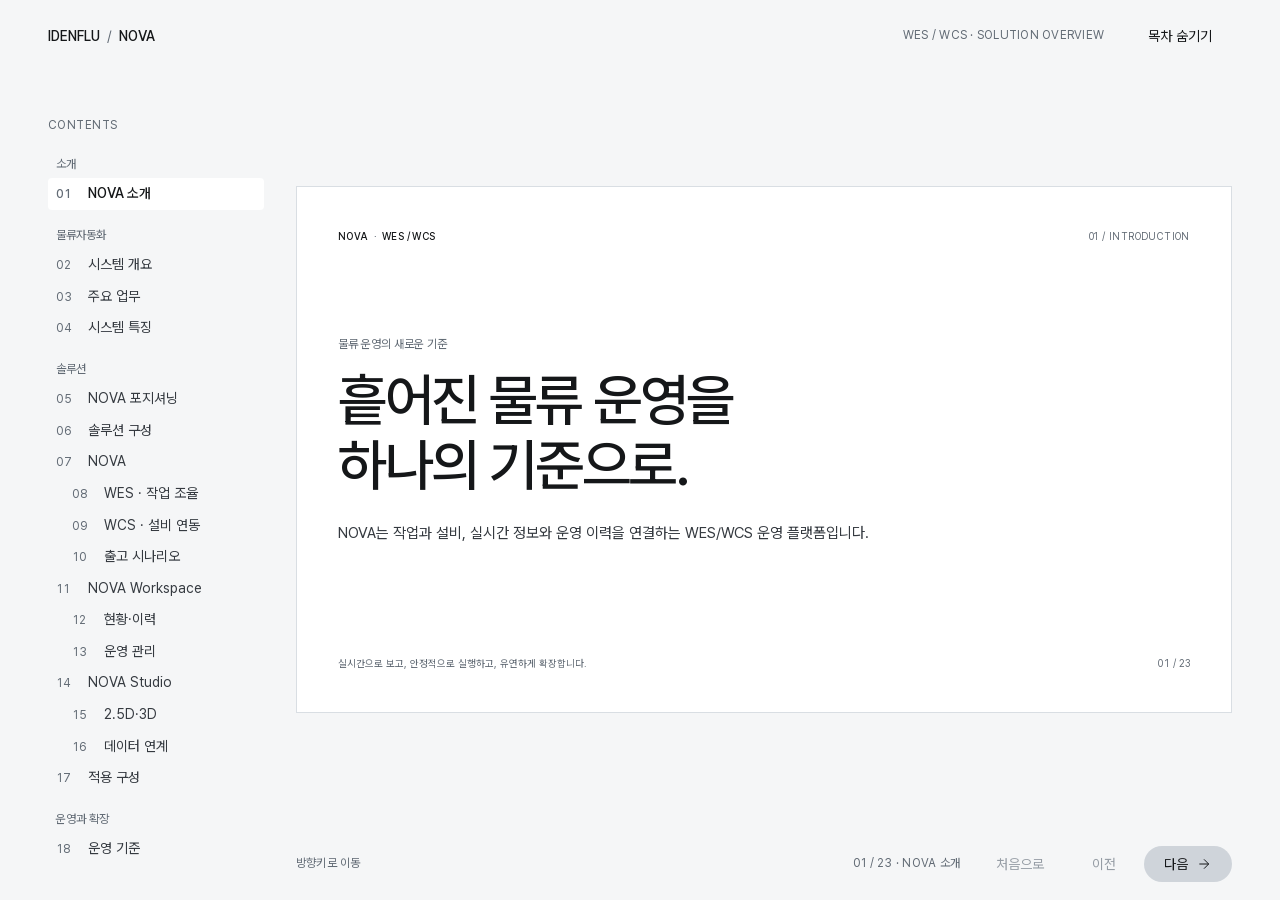
==== commit d5c4ebc4: "feat(presentation): NOVA 포지셔닝 강조 및 슬라이드 구조 개선 NOVA의 표준화와 현장 맞춤 확장성을 강조하기 위해 포지셔닝을 추가하고, 관련 슬라이드 구조를 " ====
--- a/index.html
+++ b/index.html
@@ -7,8 +7,8 @@
   <title>NOVA | WES/WCS 운영 플랫폼 소개</title>
   <link rel="stylesheet" href="design-system/font.css">
   <link rel="stylesheet" href="design-system/components.css">
-  <link rel="stylesheet" href="presentation/presentation.css">
-  <link rel="stylesheet" href="presentation/diagrams.css">
+  <link rel="stylesheet" href="presentation/presentation.css?v=eeff4f5d">
+  <link rel="stylesheet" href="presentation/diagrams.css?v=95a9714c">
   <link rel="stylesheet" href="presentation/product-details.css">
   <script src="presentation/presentation.js" defer></script>
 </head>
@@ -27,14 +27,14 @@
           <ol class="slide-nav__groups">
             <li class="slide-nav__group"><span class="slide-nav__group-title">소개</span><ol>
               <li><a class="slide-nav__link" href="#slide-1" data-slide-link="1"><span aria-hidden="true">01</span><span>NOVA 소개</span></a></li>
-              <li><a class="slide-nav__link" href="#slide-2" data-slide-link="2"><span aria-hidden="true">02</span><span>문제</span></a></li>
             </ol></li>
             <li class="slide-nav__group"><span class="slide-nav__group-title">물류자동화</span><ol>
-              <li><a class="slide-nav__link" href="#slide-3" data-slide-link="3"><span aria-hidden="true">03</span><span>시스템 개요</span></a></li>
-              <li><a class="slide-nav__link" href="#slide-4" data-slide-link="4"><span aria-hidden="true">04</span><span>주요 업무</span></a></li>
-              <li><a class="slide-nav__link" href="#slide-5" data-slide-link="5"><span aria-hidden="true">05</span><span>시스템 특징</span></a></li>
+              <li><a class="slide-nav__link" href="#slide-2" data-slide-link="2"><span aria-hidden="true">02</span><span>시스템 개요</span></a></li>
+              <li><a class="slide-nav__link" href="#slide-3" data-slide-link="3"><span aria-hidden="true">03</span><span>주요 업무</span></a></li>
+              <li><a class="slide-nav__link" href="#slide-4" data-slide-link="4"><span aria-hidden="true">04</span><span>시스템 특징</span></a></li>
             </ol></li>
             <li class="slide-nav__group"><span class="slide-nav__group-title">솔루션</span><ol>
+              <li><a class="slide-nav__link" href="#slide-5" data-slide-link="5"><span aria-hidden="true">05</span><span>NOVA 포지셔닝</span></a></li>
               <li><a class="slide-nav__link" href="#slide-6" data-slide-link="6"><span aria-hidden="true">06</span><span>솔루션 구성</span></a></li>
               <li><a class="slide-nav__link" href="#slide-7" data-slide-link="7"><span aria-hidden="true">07</span><span>NOVA</span></a><ol>
                 <li><a class="slide-nav__link slide-nav__link--nested" href="#slide-8" data-slide-link="8"><span aria-hidden="true">08</span><span>WES · 작업 조율</span></a></li>
@@ -67,7 +67,7 @@
       <div class="presentation-content">
     <main class="presentation-main" id="presentation-main" aria-label="NOVA 소개 슬라이드">
       <div class="slide-frame">
-        <section class="slide slide--cover" id="slide-1" aria-labelledby="title-1" data-title="NOVA 소개">
+        <section class="slide slide--cover slide--section-start" id="slide-1" aria-labelledby="title-1" data-title="NOVA 소개">
           <div class="slide__top"><span class="slide__eyebrow">NOVA <span class="slide__dot" aria-hidden="true">·</span> WES / WCS</span><span class="slide__section">01 / INTRODUCTION</span></div>
           <div class="slide__content cover-content">
             <p class="cover-kicker">물류 운영의 새로운 기준</p>
@@ -77,29 +77,10 @@
           <div class="slide__bottom"><span>실시간으로 보고, 안정적으로 실행하고, 유연하게 확장합니다.</span><span class="slide__page">01 / 23</span></div>
         </section>
 
-        <section class="slide" id="slide-2" aria-labelledby="title-2" data-title="문제">
-          <div class="slide__top"><span class="slide__eyebrow">THE CHALLENGE</span><span class="slide__section">02 / 문제</span></div>
-          <div class="slide__content problem-layout">
-            <div class="problem-intro"><p class="slide__overline">분산된 정보, 늦어지는 판단</p><h2 class="slide-title" id="title-2">운영의 복잡함은<br>연결되지 않은<br>정보에서 시작됩니다.</h2><p class="slide-copy">작업과 설비, 알람과 이력이 흩어져 있으면 운영자가 직접 정보를 취합해야 합니다.</p></div>
-            <figure class="explain-diagram fragmented-map" aria-label="작업·설비·알람·이력이 분산되어 운영자가 직접 취합하는 구조">
-              <div class="fragmented-map__sources">
-                <div><img class="diagram-icon" src="design-system/icons/file.svg" alt=""><span>작업</span><small>진행 상태</small></div>
-                <div><img class="diagram-icon" src="design-system/icons/grid.svg" alt=""><span>설비</span><small>가동 상태</small></div>
-                <div><img class="diagram-icon" src="design-system/icons/warning.svg" alt=""><span>알람</span><small>발생·복구</small></div>
-                <div><img class="diagram-icon" src="design-system/icons/clock.svg" alt=""><span>이력</span><small>조치 내역</small></div>
-              </div>
-              <div class="fragmented-map__connections" aria-hidden="true"><span></span><span></span><span></span><span></span></div>
-              <div class="fragmented-map__operator"><img class="diagram-icon" src="design-system/icons/person.svg" alt=""><span>운영자가 직접 취합</span></div>
-              <figcaption>흩어진 현황 · 끊긴 이력 · 넓어지는 변경 영향</figcaption>
-            </figure>
-          </div>
-          <div class="slide__bottom"><span>작업 <span aria-hidden="true">/</span> 설비 <span aria-hidden="true">/</span> 알림 <span aria-hidden="true">/</span> 이력</span><span class="slide__page">02 / 23</span></div>
-        </section>
-
-        <section class="slide slide--soft" id="slide-3" aria-labelledby="title-3" data-title="물류자동화 개요">
-          <div class="slide__top"><span class="slide__eyebrow">LOGISTICS AUTOMATION / SYSTEM</span><span class="slide__section">03 / 시스템 개요</span></div>
-          <div class="slide__content diagram-content">
-            <div class="diagram-heading"><h2 class="slide-title" id="title-3">업무 요청에서 현장 실행까지</h2><p class="slide-copy">시스템의 요청을 작업과 설비 명령으로 연결하고, 실행 결과를 다시 운영에 반영합니다.</p></div>
+        <section class="slide slide--section-start" id="slide-2" aria-labelledby="title-2" data-title="물류자동화 개요">
+          <div class="slide__top"><span class="slide__eyebrow">LOGISTICS AUTOMATION / SYSTEM</span><span class="slide__section">02 / 시스템 개요</span></div>
+          <div class="slide__content diagram-content">
+            <div class="diagram-heading"><h2 class="slide-title" id="title-2">업무 요청에서 현장 실행까지</h2><p class="slide-copy">시스템의 요청을 작업과 설비 명령으로 연결하고, 실행 결과를 다시 운영에 반영합니다.</p></div>
             <figure class="explain-diagram" aria-label="업무 시스템에서 실행·제어 계층을 거쳐 자동화 설비로 요청이 전달되고 결과가 돌아오는 구조">
               <div class="diagram-flow diagram-flow--three">
                 <div class="diagram-node "><span class="diagram-node__kicker">주문 · 재고 · 생산</span><h3>업무 시스템</h3><p>ERP · WMS · MES</p></div><div class="diagram-link" aria-hidden="true"><span>요청</span><svg class="diagram-arrow" viewBox="0 0 40 20" fill="none" stroke="currentColor" stroke-width="1.25" stroke-linecap="butt" stroke-linejoin="miter" aria-hidden="true" focusable="false"><path d="M2 10h34m-6-6 6 6-6 6"/></svg></div><div class="diagram-node diagram-node--ink"><span class="diagram-node__kicker">작업과 실행을 연결</span><h3>실행·제어</h3><p>작업 조율 · 설비 연동</p></div><div class="diagram-link" aria-hidden="true"><span>명령</span><svg class="diagram-arrow" viewBox="0 0 40 20" fill="none" stroke="currentColor" stroke-width="1.25" stroke-linecap="butt" stroke-linejoin="miter" aria-hidden="true" focusable="false"><path d="M2 10h34m-6-6 6 6-6 6"/></svg></div><div class="diagram-node "><span class="diagram-node__kicker">보관 · 이송 · 분류</span><h3>자동화 설비</h3><p>ASRS · AGV/AMR · 컨베이어</p></div>
@@ -107,36 +88,52 @@
               <div class="diagram-return"><span>진행 · 완료 · 알람을 다시 운영에 반영</span></div>
             </figure>
           </div>
-          <div class="slide__bottom"><span>실제 연계 대상과 구성은 현장 조건에 따라 달라집니다.</span><span class="slide__page">03 / 23</span></div>
-        </section>
-
-        <section class="slide" id="slide-4" aria-labelledby="title-4" data-title="물류자동화 주요 업무">
-          <div class="slide__top"><span class="slide__eyebrow">LOGISTICS AUTOMATION / WORK</span><span class="slide__section">04 / 주요 업무</span></div>
+          <div class="slide__bottom"><span>실제 연계 대상과 구성은 현장 조건에 따라 달라집니다.</span><span class="slide__page">02 / 23</span></div>
+        </section>
+
+        <section class="slide" id="slide-3" aria-labelledby="title-3" data-title="물류자동화 주요 업무">
+          <div class="slide__top"><span class="slide__eyebrow">LOGISTICS AUTOMATION / WORK</span><span class="slide__section">03 / 주요 업무</span></div>
           <div class="slide__content problem-layout">
-            <div><p class="slide__overline">요청부터 확인까지</p><h2 class="slide-title" id="title-4">작업을 실행하고,<br>설비를 연결하고,<br>운영을 확인합니다.</h2><p class="slide-copy">현장 업무와 설비 조건을 함께 살펴 필요한 실행·제어 범위를 정합니다.</p></div>
+            <div><p class="slide__overline">요청부터 확인까지</p><h2 class="slide-title" id="title-3">작업을 실행하고,<br>설비를 연결하고,<br>운영을 확인합니다.</h2><p class="slide-copy">현장 업무와 설비 조건을 함께 살펴 필요한 실행·제어 범위를 정합니다.</p></div>
             <div class="problem-list" aria-label="물류자동화 주요 업무">
               <article class="problem-item"><span class="problem-item__number">01</span><div><h3>작업 실행 관리</h3><p>요청을 작업으로 구성하고 순서와 진행 상태를 관리합니다.</p></div></article>
               <article class="problem-item"><span class="problem-item__number">02</span><div><h3>설비 연동·제어</h3><p>설비별 명령을 전달하고 진행·완료·알람을 수집합니다.</p></div></article>
               <article class="problem-item"><span class="problem-item__number">03</span><div><h3>운영 현황과 이력</h3><p>작업과 설비 상태, 알람과 운영 이력을 확인합니다.</p></div></article>
             </div>
           </div>
-          <div class="slide__bottom"><span>작업 관리 <span aria-hidden="true">/</span> 설비 연동 <span aria-hidden="true">/</span> 현황과 이력</span><span class="slide__page">04 / 23</span></div>
-        </section>
-
-        <section class="slide slide--soft" id="slide-5" aria-labelledby="title-5" data-title="물류자동화 특징">
-          <div class="slide__top"><span class="slide__eyebrow">LOGISTICS AUTOMATION / PRINCIPLES</span><span class="slide__section">05 / 시스템 특징</span></div>
+          <div class="slide__bottom"><span>작업 관리 <span aria-hidden="true">/</span> 설비 연동 <span aria-hidden="true">/</span> 현황과 이력</span><span class="slide__page">03 / 23</span></div>
+        </section>
+
+        <section class="slide" id="slide-4" aria-labelledby="title-4" data-title="물류자동화 특징">
+          <div class="slide__top"><span class="slide__eyebrow">LOGISTICS AUTOMATION / PRINCIPLES</span><span class="slide__section">04 / 시스템 특징</span></div>
           <div class="slide__content stacked-content">
-            <div><p class="slide__overline">일관된 기준 위에 현장의 차이를 반영</p><h2 class="slide-title" id="title-5">연결하고, 확인하고,<br>현장에 맞춰 확장합니다.</h2><p class="slide-copy">공통 운영 기준을 바탕으로 시스템과 설비를 연결하고, 실제 업무 조건에 맞게 적용 범위를 설계합니다.</p></div>
+            <div><p class="slide__overline">일관된 기준 위에 현장의 차이를 반영</p><h2 class="slide-title" id="title-4">연결하고, 확인하고,<br>현장에 맞춰 확장합니다.</h2><p class="slide-copy">공통 운영 기준을 바탕으로 시스템과 설비를 연결하고, 실제 업무 조건에 맞게 적용 범위를 설계합니다.</p></div>
             <div class="value-grid" aria-label="물류자동화 특징">
               <article class="value-item"><span class="value-item__index">01 / CONNECT</span><h3>연결된 실행</h3><p>상위 시스템의 요청과 설비의 실행 결과를 같은 흐름으로 이어갑니다.</p></article>
               <article class="value-item"><span class="value-item__index">02 / VISIBILITY</span><h3>운영 가시성</h3><p>작업 진행, 설비 상태와 알람을 확인할 수 있도록 정보를 연결합니다.</p></article>
               <article class="value-item"><span class="value-item__index">03 / ADAPT</span><h3>현장 맞춤 확장</h3><p>업무 규칙과 설비 인터페이스를 확인해 필요한 구간부터 구성합니다.</p></article>
             </div>
           </div>
-          <div class="slide__bottom"><span>연결 <span aria-hidden="true">/</span> 가시성 <span aria-hidden="true">/</span> 확장</span><span class="slide__page">05 / 23</span></div>
-        </section>
-
-        <section class="slide slide--soft" id="slide-6" aria-labelledby="title-6" data-title="솔루션 구성">
+          <div class="slide__bottom"><span>연결 <span aria-hidden="true">/</span> 가시성 <span aria-hidden="true">/</span> 확장</span><span class="slide__page">04 / 23</span></div>
+        </section>
+
+        <section class="slide slide--section-start" id="slide-5" aria-labelledby="title-5" data-title="NOVA 도입 방식의 위치">
+          <div class="slide__top"><span class="slide__eyebrow">NOVA / POSITIONING</span><span class="slide__section">05 / NOVA 포지셔닝</span></div>
+          <div class="slide__content diagram-content">
+            <div class="diagram-heading"><h2 class="slide-title" id="title-5">표준화와 검증을 바탕으로,<br>안정적인 서비스를 제공합니다.</h2><p class="slide-copy">표준화된 플랫폼에 업무와 설비의 차이를 반영하고, 현장 적용을 검증합니다.</p></div>
+            <figure class="explain-diagram position-spectrum" aria-label="SI 개발과 패키지 제품 사이에서, NOVA가 표준화된 플랫폼과 현장별 확장·검증을 결합하는 개념적 범위">
+              <ol class="position-spectrum__items">
+                <li><h3>SI 개발</h3><p><span class="position-spectrum__point"><span class="position-spectrum__point-label">장점</span> · 현장 요구를 폭넓게 반영</span><span class="position-spectrum__point"><span class="position-spectrum__point-label">고려할 점</span> · 개발·유지보수 부담이 클 수 있음</span></p></li>
+                <li class="position-spectrum__nova"><span class="position-spectrum__range-label">NOVA 적용 범위</span><h3>NOVA</h3><p>표준화된 플랫폼 기반<br>현장 맞춤 확장 · 적용 검증</p></li>
+                <li><h3>패키지 제품</h3><p><span class="position-spectrum__point"><span class="position-spectrum__point-label">장점</span> · 검증된 기능을 빠르게 도입</span><span class="position-spectrum__point"><span class="position-spectrum__point-label">고려할 점</span> · 현장 맞춤에 제약 가능</span></p></li>
+              </ol>
+              <figcaption class="position-spectrum__summary">표준화된 기반으로 안정성을 높이고, 현장에 맞게 확장합니다.</figcaption>
+            </figure>
+          </div>
+          <div class="slide__bottom"><span>개념적 위치이며, 개발과 설정 범위는 현장 요구에 따라 달라집니다.</span><span class="slide__page">05 / 23</span></div>
+        </section>
+
+        <section class="slide" id="slide-6" aria-labelledby="title-6" data-title="솔루션 구성">
           <div class="slide__top"><span class="slide__eyebrow">NOVA / SOLUTIONS</span><span class="slide__section">06 / 솔루션 구성</span></div>
           <div class="slide__content diagram-content">
             <div class="diagram-heading"><h2 class="slide-title" id="title-6">실행·운영·시각화의 연결</h2><p class="slide-copy">NOVA의 실행 데이터를 운영 화면과 현장 시각화에 연결합니다.</p></div>
@@ -179,7 +176,7 @@
           <div class="slide__bottom"><span>상태와 전이 기준은 적용 업무에 맞춰 정합니다.</span><span class="slide__page">08 / 23</span></div>
         </section>
 
-        <section class="slide slide--detail slide--soft" id="slide-9" aria-labelledby="title-9" data-title="NOVA · WCS 상세" data-detail-product="NOVA">
+        <section class="slide slide--detail" id="slide-9" aria-labelledby="title-9" data-title="NOVA · WCS 상세" data-detail-product="NOVA">
           <div class="slide__top"><span class="slide__eyebrow">NOVA / WCS · DETAIL</span><span class="slide__section">09 / WCS 상세</span></div>
           <div class="slide__content product-detail-content">
             <h2 class="slide-title" id="title-9">설비 명령과 실행 결과 연결</h2>
@@ -224,7 +221,7 @@
           <div class="slide__bottom"><span>화면 구성과 표시 항목은 적용 범위에 따라 달라질 수 있습니다.</span><span class="slide__page">11 / 23</span></div>
         </section>
 
-        <section class="slide slide--detail slide--soft" id="slide-12" aria-labelledby="title-12" data-title="Workspace · 현황·이력 상세" data-detail-product="Workspace">
+        <section class="slide slide--detail" id="slide-12" aria-labelledby="title-12" data-title="Workspace · 현황·이력 상세" data-detail-product="Workspace">
           <div class="slide__top"><span class="slide__eyebrow">NOVA WORKSPACE / OPERATIONS · DETAIL</span><span class="slide__section">12 / 현황·이력 상세</span></div>
           <div class="slide__content product-detail-content">
             <h2 class="slide-title" id="title-12">작업 현황과 이력을 한곳에서</h2>
@@ -242,12 +239,12 @@
           <div class="slide__bottom"><span>메뉴와 권한의 구성은 담당 업무에 맞춰 정합니다.</span><span class="slide__page">13 / 23</span></div>
         </section>
 
-        <section class="slide slide--soft" id="slide-14" aria-labelledby="title-14" data-title="NOVA Studio">
+        <section class="slide" id="slide-14" aria-labelledby="title-14" data-title="NOVA Studio">
           <div class="slide__top"><span class="slide__eyebrow">NOVA / STUDIO</span><span class="slide__section">14 / 시각화·모니터링</span></div>
           <div class="slide__content stacked-content">
             <div class="experience-layout">
               <div><p class="slide__overline">같은 출고 작업 / 현장 파악</p><h2 class="slide-title" id="title-14">출고 구간과 이상 위치를<br>현장 배치에서 확인합니다</h2><p class="slide-copy">출고 구간의 작업과 설비 상태를 2.5D·3D 배치에서 확인합니다. 알람이 발생하면 해당 위치를 함께 살펴봅니다.</p></div>
-              <aside class="visual-slot visual-slot--on-soft" aria-label="시각자료 준비 영역: NOVA Studio 현장 시각화">
+              <aside class="visual-slot" aria-label="시각자료 준비 영역: NOVA Studio 현장 시각화">
                 <span class="visual-slot__type">VISUAL PLACEHOLDER / 04</span>
                 <div><h3>출고 구간 현장 배치</h3><p>같은 출고 구간의 설비 상태와 알람 위치</p></div>
                 <span class="visual-slot__note">시각자료 준비 영역</span>
@@ -274,7 +271,7 @@
           <div class="slide__bottom"><span>두 표현 모두 작업·설비·알람 정보를 현장 배치에 연결합니다.</span><span class="slide__page">15 / 23</span></div>
         </section>
 
-        <section class="slide slide--detail slide--soft" id="slide-16" aria-labelledby="title-16" data-title="Studio · 데이터 연계 상세" data-detail-product="Studio">
+        <section class="slide slide--detail" id="slide-16" aria-labelledby="title-16" data-title="Studio · 데이터 연계 상세" data-detail-product="Studio">
           <div class="slide__top"><span class="slide__eyebrow">NOVA STUDIO / DATA · DETAIL</span><span class="slide__section">16 / 데이터 연계 상세</span></div>
           <div class="slide__content product-detail-content">
             <h2 class="slide-title" id="title-16">운영 데이터와 현장 위치 연결</h2>
@@ -288,7 +285,7 @@
           <div class="slide__bottom"><span>표시할 구간과 데이터 제공 가능 범위를 먼저 확인합니다.</span><span class="slide__page">16 / 23</span></div>
         </section>
 
-        <section class="slide slide--soft" id="slide-17" aria-labelledby="title-17" data-title="솔루션 적용 구성">
+        <section class="slide" id="slide-17" aria-labelledby="title-17" data-title="솔루션 적용 구성">
           <div class="slide__top"><span class="slide__eyebrow">NOVA / CONFIGURATION</span><span class="slide__section">17 / 적용 구성</span></div>
           <div class="slide__content diagram-content">
             <div class="diagram-heading"><h2 class="slide-title" id="title-17">현재 시스템에 맞춘 적용 구성</h2><p class="slide-copy">NOVA 통합 또는 기존 시스템과의 Studio 연계를 선택합니다.</p></div>
@@ -308,7 +305,7 @@
           <div class="slide__bottom"><span>현장 배치 자료와 데이터 제공 방식에 따라 구성·연계 범위를 협의합니다.</span><span class="slide__page">17 / 23</span></div>
         </section>
 
-        <section class="slide" id="slide-18" aria-labelledby="title-18" data-title="예외 대응과 운영 점검">
+        <section class="slide slide--section-start" id="slide-18" aria-labelledby="title-18" data-title="예외 대응과 운영 점검">
           <div class="slide__top"><span class="slide__eyebrow">OPERATIONS / EXCEPTIONS</span><span class="slide__section">18 / 운영 기준</span></div>
           <div class="slide__content problem-layout">
             <div><p class="slide__overline">운영 중 확인할 정보와 대응 절차</p><h2 class="slide-title" id="title-18">예외 대응과<br>운영 점검 기준</h2><p class="slide-copy">작업·설비 상태와 이력을 바탕으로 운영자가 확인할 항목과 대응 절차를 정합니다.</p></div>
@@ -321,7 +318,7 @@
           <div class="slide__bottom"><span>예외 대응과 유지보수의 범위·담당·지원 조건은 도입 시 협의합니다.</span><span class="slide__page">18 / 23</span></div>
         </section>
 
-        <section class="slide slide--soft" id="slide-19" aria-labelledby="title-19" data-title="업무·설비·화면 확장">
+        <section class="slide" id="slide-19" aria-labelledby="title-19" data-title="업무·설비·화면 확장">
           <div class="slide__top"><span class="slide__eyebrow">OPERATIONS / EXPANSION</span><span class="slide__section">19 / 확장 범위</span></div>
           <div class="slide__content stacked-content">
             <div><p class="slide__overline">적용 결과를 확인한 뒤 다음 공정으로</p><h2 class="slide-title" id="title-19">업무·설비·화면의<br>확장 범위를 정합니다</h2><p class="slide-copy">추가할 공정의 업무 규칙과 인터페이스를 확인하고, 기존 운영에 미치는 영향을 함께 검토합니다.</p></div>
@@ -349,7 +346,7 @@
           <div class="slide__bottom"><span>하나의 플랫폼, 명확한 책임</span><span class="slide__page">20 / 23</span></div>
         </section>
 
-        <section class="slide" id="slide-21" aria-labelledby="title-21" data-title="단계적 도입 방식">
+        <section class="slide slide--section-start" id="slide-21" aria-labelledby="title-21" data-title="단계적 도입 방식">
           <div class="slide__top"><span class="slide__eyebrow">THE ADOPTION</span><span class="slide__section">21 / 도입 방식</span></div>
           <div class="slide__content diagram-content">
             <div class="diagram-heading"><h2 class="slide-title" id="title-21">작게 시작하고, 검증하며 확장</h2><p class="slide-copy">기존 시스템과 설비를 살펴보고, 필요한 구간부터 적용 범위를 정합니다.</p></div>
@@ -365,12 +362,12 @@
           <div class="slide__bottom"><span>현장 진단 <span aria-hidden="true">→</span> 파일럿 <span aria-hidden="true">→</span> 검증 <span aria-hidden="true">→</span> 확장</span><span class="slide__page">21 / 23</span></div>
         </section>
 
-        <section class="slide slide--soft" id="slide-22" aria-labelledby="title-22" data-title="도입사례">
+        <section class="slide" id="slide-22" aria-labelledby="title-22" data-title="도입사례">
           <div class="slide__top"><span class="slide__eyebrow">THE ADOPTION / CASE STUDY</span><span class="slide__section">22 / 도입사례</span></div>
           <div class="slide__content stacked-content">
             <div class="experience-layout">
               <div><p class="slide__overline">도입사례 준비 중</p><h2 class="slide-title" id="title-22">현장의 변화를<br>사례로 살펴봅니다.</h2><p class="slide-copy">고객사와 현장 정보를 확인한 뒤 도입 배경부터 적용 내용, 운영 결과까지 정리합니다.</p></div>
-              <aside class="visual-slot visual-slot--on-soft visual-slot--compact" aria-label="시각자료 준비 영역: 도입 현장 이미지">
+              <aside class="visual-slot visual-slot--compact" aria-label="시각자료 준비 영역: 도입 현장 이미지">
                 <span class="visual-slot__type">VISUAL PLACEHOLDER / 07</span>
                 <div><h3>도입 현장 이미지</h3><p>현장 사진 또는 설비·운영 화면</p></div>
                 <span class="visual-slot__note">시각자료 준비 영역</span>
@@ -405,7 +402,7 @@
         <span class="presentation-counter" aria-live="polite" aria-atomic="true"><span class="presentation-counter__number"></span><span class="presentation-counter__title"></span></span>
         <button class="nova-button nova-button--ghost" type="button" data-action="first" aria-label="첫 슬라이드로 이동">처음으로</button>
         <button class="nova-button nova-button--ghost" type="button" data-action="previous" aria-label="이전 슬라이드">이전</button>
-        <button class="nova-button nova-button--secondary" type="button" data-action="next" aria-label="다음 슬라이드">다음 <svg class="nova-icon" viewBox="0 0 24 24" fill="none" stroke="currentColor" stroke-width="1.5" stroke-linecap="butt" stroke-linejoin="miter" aria-hidden="true" focusable="false"><path d="M5 12h14"></path><path d="m12 5 7 7-7 7"></path></svg></button>
+        <button class="nova-button nova-button--secondary nova-button--on-surface" type="button" data-action="next" aria-label="다음 슬라이드">다음 <svg class="nova-icon" viewBox="0 0 24 24" fill="none" stroke="currentColor" stroke-width="1.5" stroke-linecap="butt" stroke-linejoin="miter" aria-hidden="true" focusable="false"><path d="M5 12h14"></path><path d="m12 5 7 7-7 7"></path></svg></button>
       </div>
     </nav>
       <template id="product-reference-notes">
--- a/presentation/diagrams.css
+++ b/presentation/diagrams.css
@@ -46,6 +46,20 @@
 .diagram-branches > span { position: absolute; left: 50%; top: 50%; transform: translate(-50%, -50%); padding: .125rem var(--nova-space-2); color: var(--nova-color-muted); background: var(--diagram-canvas); font-size: clamp(.625rem, .9cqw, .75rem); white-space: nowrap; }
 .solution-map__core { min-height: clamp(3.5rem, 6cqw, 5rem); display: flex; align-items: center; justify-content: center; flex-wrap: wrap; gap: var(--nova-space-2) clamp(1rem, 3cqw, 3rem); padding: var(--nova-space-3) var(--nova-space-5); border-radius: var(--nova-radius-sm); background: var(--nova-color-ink); color: var(--nova-color-white); }
 .solution-map__core > span { font-size: clamp(.75rem, 1.1cqw, .9375rem); }
+
+/* An illustrative spectrum, without suggesting a measured market position. */
+.position-spectrum__items { position: relative; display: grid; grid-template-columns: repeat(3, minmax(0, 1fr)); gap: clamp(1rem, 3cqw, 3rem); margin: 0; padding: 0; list-style: none; }
+.position-spectrum__items::before, .position-spectrum__items::after { position: absolute; content: ""; }
+.position-spectrum__items::before { top: .1875rem; right: 0; left: 0; height: .125rem; background: var(--nova-color-line); }
+.position-spectrum__items::after { top: -.25rem; right: 20%; left: 20%; height: 1rem; background: var(--nova-color-ink); clip-path: polygon(0 50%, .5rem 0, .5rem 25%, calc(100% - .5rem) 25%, calc(100% - .5rem) 0, 100% 50%, calc(100% - .5rem) 100%, calc(100% - .5rem) 75%, .5rem 75%, .5rem 100%); }
+.position-spectrum__items > li { position: relative; min-width: 0; padding-top: clamp(1.5rem, 2.5cqw, 2rem); text-align: center; }
+.position-spectrum__range-label { position: absolute; top: -1.625rem; right: 0; left: 0; color: var(--nova-color-muted); font-size: clamp(.625rem, 1cqw, .75rem); line-height: 1; }
+.position-spectrum h3 { margin: 0; color: var(--nova-color-ink); font-size: clamp(1rem, 1.8cqw, 1.5rem); font-weight: var(--nova-weight-medium); line-height: 1.35; letter-spacing: -.025em; }
+.position-spectrum p { max-width: 19rem; margin: var(--nova-space-3) auto 0; color: var(--nova-color-text); font-size: clamp(.75rem, 1.15cqw, 1rem); line-height: 1.65; }
+.position-spectrum__point { display: block; }
+.position-spectrum__point + .position-spectrum__point { margin-top: var(--nova-space-2); }
+.position-spectrum__point-label { color: var(--nova-color-muted); }
+.position-spectrum__summary { margin-top: clamp(2rem, 4cqw, 3.5rem); color: var(--nova-color-ink); font-size: clamp(.875rem, 1.4cqw, 1.125rem); font-weight: var(--nova-weight-medium); line-height: 1.6; text-align: center; }
 
 /* The priority example shows the same waiting jobs before and after. */
 .priority-diagram__comparison { display: grid; grid-template-columns: minmax(0, 1fr) clamp(4rem, 8cqw, 7rem) minmax(0, 1fr); align-items: center; }
@@ -129,6 +143,14 @@
   .solution-map__views .diagram-node p, .solution-map__views .diagram-node__kicker { font-size: .6875rem; }
   .solution-map__core { flex-direction: column; gap: var(--nova-space-1); padding: var(--nova-space-4); }
   .solution-map__core > span { font-size: .8125rem; }
+  .position-spectrum__items { grid-template-columns: 1fr; gap: var(--nova-space-8); }
+  .position-spectrum__items::before { top: 0; bottom: 0; left: .1875rem; right: auto; width: .125rem; height: auto; }
+  .position-spectrum__items::after { top: 20%; right: auto; bottom: 20%; left: -.25rem; width: 1rem; height: auto; clip-path: polygon(50% 0, 100% .5rem, 75% .5rem, 75% calc(100% - .5rem), 100% calc(100% - .5rem), 50% 100%, 0 calc(100% - .5rem), 25% calc(100% - .5rem), 25% .5rem, 0 .5rem); }
+  .position-spectrum__items > li { padding: 0 0 0 var(--nova-space-8); text-align: left; }
+  .position-spectrum__range-label { position: static; display: block; margin-bottom: var(--nova-space-2); font-size: .75rem; }
+  .position-spectrum h3 { font-size: 1.125rem; }
+  .position-spectrum p { max-width: none; margin: var(--nova-space-2) 0 0; font-size: .875rem; }
+  .position-spectrum__summary { margin-top: var(--nova-space-10); font-size: 1rem; text-align: left; }
   .diagram-branches { height: 3rem; }
   .diagram-branches > span, .diagram-up-link > span { font-size: .6875rem; }
   .priority-diagram__comparison { grid-template-columns: 1fr; gap: var(--nova-space-4); }
